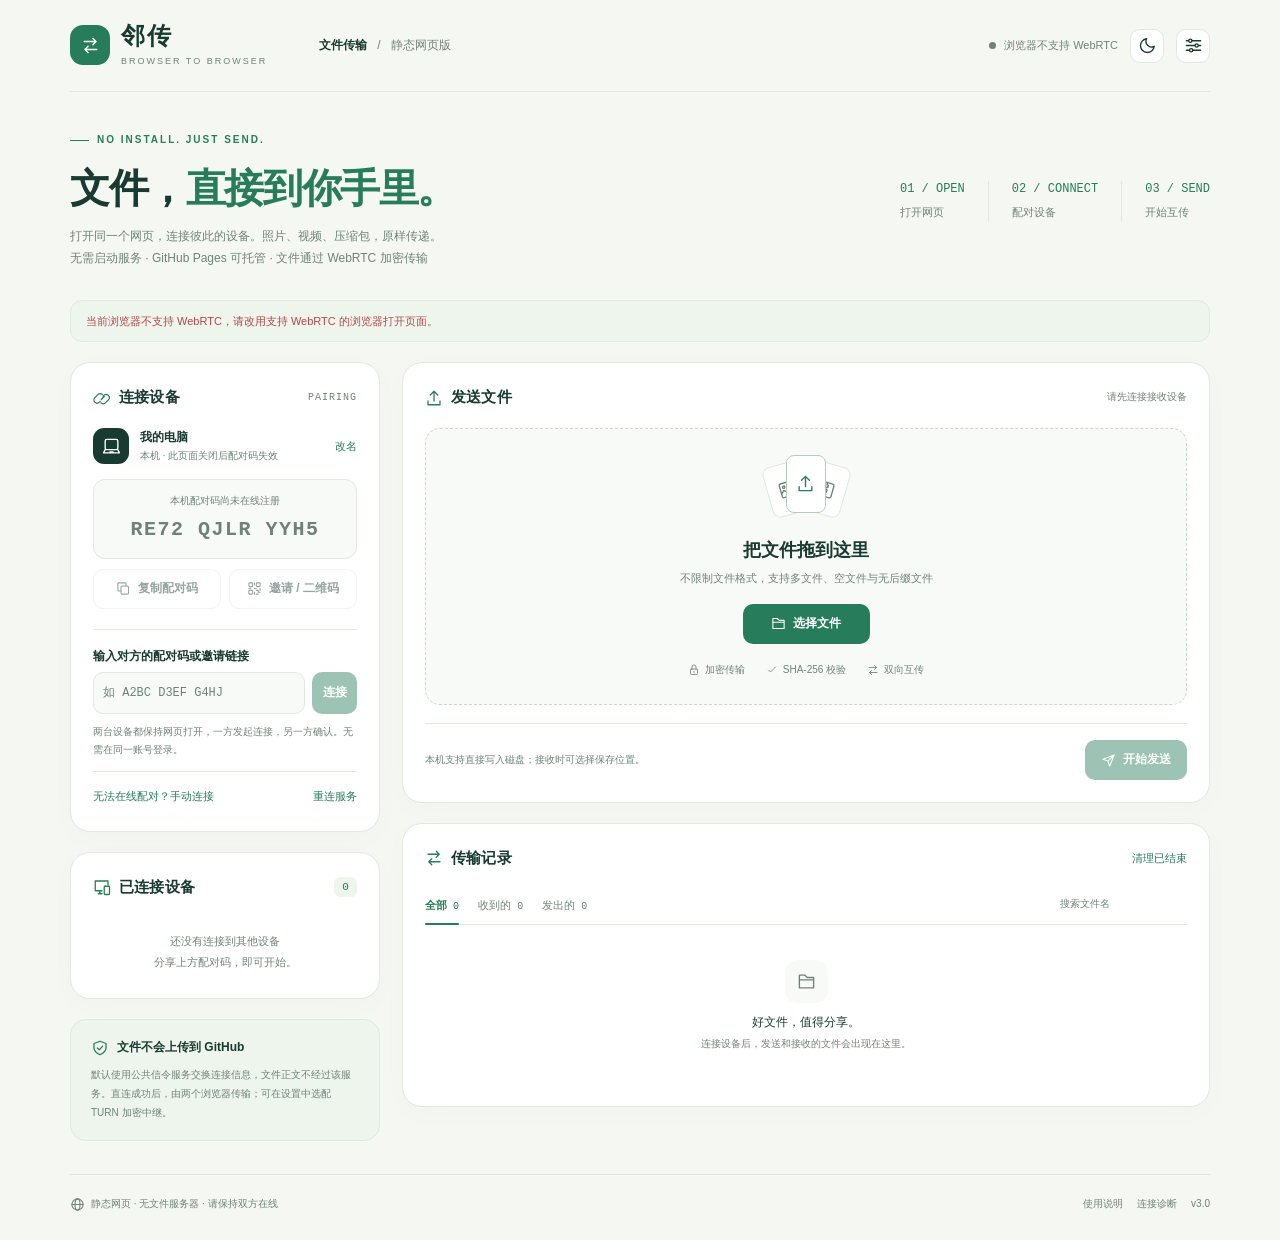
==== docs/index.html @ 2146b35f "feat: 功能开发" ====
<!doctype html>
<!--
THIRD-PARTY NOTICES

QRCode for JavaScript
Copyright (c) 2009 Kazuhiko Arase
Original QR implementation: MIT license (full text retained in index.html).
Source distribution used: qrcode-terminal/vendor/QRCode from the locally installed npm package.
The distribution includes Node adaptation / refactoring; qrcode-terminal is licensed under Apache-2.0.
The application's browser wrapper does not load any remote scripts.

qrcode-terminal Apache-2.0 license follows:


                                 Apache License
                           Version 2.0, January 2004
                        http://www.apache.org/licenses/

   TERMS AND CONDITIONS FOR USE, REPRODUCTION, AND DISTRIBUTION

   1. Definitions.

      "License" shall mean the terms and conditions for use, reproduction,
      and distribution as defined by Sections 1 through 9 of this document.

      "Licensor" shall mean the copyright owner or entity authorized by
      the copyright owner that is granting the License.

      "Legal Entity" shall mean the union of the acting entity and all
      other entities that control, are controlled by, or are under common
      control with that entity. For the purposes of this definition,
      "control" means (i) the power, direct or indirect, to cause the
      direction or management of such entity, whether by contract or
      otherwise, or (ii) ownership of fifty percent (50%) or more of the
      outstanding shares, or (iii) beneficial ownership of such entity.

      "You" (or "Your") shall mean an individual or Legal Entity
      exercising permissions granted by this License.

      "Source" form shall mean the preferred form for making modifications,
      including but not limited to software source code, documentation
      source, and configuration files.

      "Object" form shall mean any form resulting from mechanical
      transformation or translation of a Source form, including but
      not limited to compiled object code, generated documentation,
      and conversions to other media types.

      "Work" shall mean the work of authorship, whether in Source or
      Object form, made available under the License, as indicated by a
      copyright notice that is included in or attached to the work
      (an example is provided in the Appendix below).

      "Derivative Works" shall mean any work, whether in Source or Object
      form, that is based on (or derived from) the Work and for which the
      editorial revisions, annotations, elaborations, or other modifications
      represent, as a whole, an original work of authorship. For the purposes
      of this License, Derivative Works shall not include works that remain
      separable from, or merely link (or bind by name) to the interfaces of,
      the Work and Derivative Works thereof.

      "Contribution" shall mean any work of authorship, including
      the original version of the Work and any modifications or additions
      to that Work or Derivative Works thereof, that is intentionally
      submitted to Licensor for inclusion in the Work by the copyright owner
      or by an individual or Legal Entity authorized to submit on behalf of
      the copyright owner. For the purposes of this definition, "submitted"
      means any form of electronic, verbal, or written communication sent
      to the Licensor or its representatives, including but not limited to
      communication on electronic mailing lists, source code control systems,
      and issue tracking systems that are managed by, or on behalf of, the
      Licensor for the purpose of discussing and improving the Work, but
      excluding communication that is conspicuously marked or otherwise
      designated in writing by the copyright owner as "Not a Contribution."

      "Contributor" shall mean Licensor and any individual or Legal Entity
      on behalf of whom a Contribution has been received by Licensor and
      subsequently incorporated within the Work.

   2. Grant of Copyright License. Subject to the terms and conditions of
      this License, each Contributor hereby grants to You a perpetual,
      worldwide, non-exclusive, no-charge, royalty-free, irrevocable
      copyright license to reproduce, prepare Derivative Works of,
      publicly display, publicly perform, sublicense, and distribute the
      Work and such Derivative Works in Source or Object form.

   3. Grant of Patent License. Subject to the terms and conditions of
      this License, each Contributor hereby grants to You a perpetual,
      worldwide, non-exclusive, no-charge, royalty-free, irrevocable
      (except as stated in this section) patent license to make, have made,
      use, offer to sell, sell, import, and otherwise transfer the Work,
      where such license applies only to those patent claims licensable
      by such Contributor that are necessarily infringed by their
      Contribution(s) alone or by combination of their Contribution(s)
      with the Work to which such Contribution(s) was submitted. If You
      institute patent litigation against any entity (including a
      cross-claim or counterclaim in a lawsuit) alleging that the Work
      or a Contribution incorporated within the Work constitutes direct
      or contributory patent infringement, then any patent licenses
      granted to You under this License for that Work shall terminate
      as of the date such litigation is filed.

   4. Redistribution. You may reproduce and distribute copies of the
      Work or Derivative Works thereof in any medium, with or without
      modifications, and in Source or Object form, provided that You
      meet the following conditions:

      (a) You must give any other recipients of the Work or
          Derivative Works a copy of this License; and

      (b) You must cause any modified files to carry prominent notices
          stating that You changed the files; and

      (c) You must retain, in the Source form of any Derivative Works
          that You distribute, all copyright, patent, trademark, and
          attribution notices from the Source form of the Work,
          excluding those notices that do not pertain to any part of
          the Derivative Works; and

      (d) If the Work includes a "NOTICE" text file as part of its
          distribution, then any Derivative Works that You distribute must
          include a readable copy of the attribution notices contained
          within such NOTICE file, excluding those notices that do not
          pertain to any part of the Derivative Works, in at least one
          of the following places: within a NOTICE text file distributed
          as part of the Derivative Works; within the Source form or
          documentation, if provided along with the Derivative Works; or,
          within a display generated by the Derivative Works, if and
          wherever such third-party notices normally appear. The contents
          of the NOTICE file are for informational purposes only and
          do not modify the License. You may add Your own attribution
          notices within Derivative Works that You distribute, alongside
          or as an addendum to the NOTICE text from the Work, provided
          that such additional attribution notices cannot be construed
          as modifying the License.

      You may add Your own copyright statement to Your modifications and
      may provide additional or different license terms and conditions
      for use, reproduction, or distribution of Your modifications, or
      for any such Derivative Works as a whole, provided Your use,
      reproduction, and distribution of the Work otherwise complies with
      the conditions stated in this License.

   5. Submission of Contributions. Unless You explicitly state otherwise,
      any Contribution intentionally submitted for inclusion in the Work
      by You to the Licensor shall be under the terms and conditions of
      this License, without any additional terms or conditions.
      Notwithstanding the above, nothing herein shall supersede or modify
      the terms of any separate license agreement you may have executed
      with Licensor regarding such Contributions.

   6. Trademarks. This License does not grant permission to use the trade
      names, trademarks, service marks, or product names of the Licensor,
      except as required for reasonable and customary use in describing the
      origin of the Work and reproducing the content of the NOTICE file.

   7. Disclaimer of Warranty. Unless required by applicable law or
      agreed to in writing, Licensor provides the Work (and each
      Contributor provides its Contributions) on an "AS IS" BASIS,
      WITHOUT WARRANTIES OR CONDITIONS OF ANY KIND, either express or
      implied, including, without limitation, any warranties or conditions
      of TITLE, NON-INFRINGEMENT, MERCHANTABILITY, or FITNESS FOR A
      PARTICULAR PURPOSE. You are solely responsible for determining the
      appropriateness of using or redistributing the Work and assume any
      risks associated with Your exercise of permissions under this License.

   8. Limitation of Liability. In no event and under no legal theory,
      whether in tort (including negligence), contract, or otherwise,
      unless required by applicable law (such as deliberate and grossly
      negligent acts) or agreed to in writing, shall any Contributor be
      liable to You for damages, including any direct, indirect, special,
      incidental, or consequential damages of any character arising as a
      result of this License or out of the use or inability to use the
      Work (including but not limited to damages for loss of goodwill,
      work stoppage, computer failure or malfunction, or any and all
      other commercial damages or losses), even if such Contributor
      has been advised of the possibility of such damages.

   9. Accepting Warranty or Additional Liability. While redistributing
      the Work or Derivative Works thereof, You may choose to offer,
      and charge a fee for, acceptance of support, warranty, indemnity,
      or other liability obligations and/or rights consistent with this
      License. However, in accepting such obligations, You may act only
      on Your own behalf and on Your sole responsibility, not on behalf
      of any other Contributor, and only if You agree to indemnify,
      defend, and hold each Contributor harmless for any liability
      incurred by, or claims asserted against, such Contributor by reason
      of your accepting any such warranty or additional liability.

   END OF TERMS AND CONDITIONS

   APPENDIX: How to apply the Apache License to your work.

      To apply the Apache License to your work, attach the following
      boilerplate notice, with the fields enclosed by brackets "[]"
      replaced with your own identifying information. (Don't include
      the brackets!)  The text should be enclosed in the appropriate
      comment syntax for the file format. We also recommend that a
      file or class name and description of purpose be included on the
      same "printed page" as the copyright notice for easier
      identification within third-party archives.

   Copyright [yyyy] [name of copyright owner]

   Licensed under the Apache License, Version 2.0 (the "License");
   you may not use this file except in compliance with the License.
   You may obtain a copy of the License at

       http://www.apache.org/licenses/LICENSE-2.0

   Unless required by applicable law or agreed to in writing, software
   distributed under the License is distributed on an "AS IS" BASIS,
   WITHOUT WARRANTIES OR CONDITIONS OF ANY KIND, either express or implied.
   See the License for the specific language governing permissions and
   limitations under the License.

==============================================================
This product also include the following software:
==============================================================

 QRCode for JavaScript

 Copyright (c) 2009 Kazuhiko Arase

 URL: http://www.d-project.com/

 Licensed under the MIT license:
   http://www.opensource.org/licenses/mit-license.php

 The word "QR Code" is registered trademark of 
 DENSO WAVE INCORPORATED
   http://www.denso-wave.com/qrcode/faqpatent-e.html

Located in ./vendor/QRCode
- project has been modified to work in Node and some refactoring was done for code cleanup

-->
<html lang="zh-CN"><head><meta charset="utf-8"><meta name="viewport" content="width=device-width,initial-scale=1"><meta name="color-scheme" content="light dark"><meta name="referrer" content="no-referrer"><meta name="description" content="邻传：可部署到 GitHub Pages 的单文件网页。通过 WebRTC 在浏览器间互传任意格式文件，无需运行文件服务器。"><title>邻传 · 浏览器点对点文件传输</title><link rel="icon" href="data:image/svg+xml,%3Csvg xmlns='http://www.w3.org/2000/svg' viewBox='0 0 64 64'%3E%3Crect width='64' height='64' rx='18' fill='%23267c5b'/%3E%3Cpath d='M15 23h34l-8-8M49 41H15l8 8' fill='none' stroke='white' stroke-width='4' stroke-linecap='round' stroke-linejoin='round'/%3E%3C/svg%3E"><style>:root{--bg:#f5f7f3;--card:#fff;--alt:#f8faf7;--ink:#193a30;--muted:#708278;--line:#e1e9e1;--accent:#267c5b;--accent-hover:#1d674a;--soft:#edf5ed;--danger:#b44848;--warn:#9c742f;--shadow:0 6px 28px #193a3005;--radius:20px}
:root[data-theme=dark]{--bg:#111c17;--card:#192920;--alt:#1d2f25;--ink:#e1eee5;--muted:#97ad9e;--line:#304739;--accent:#88d0a4;--accent-hover:#a5dfba;--soft:#263f2f;--danger:#f39494;--warn:#dcba78;--shadow:none}
*{box-sizing:border-box}html{scroll-behavior:smooth}body{margin:0;background:var(--bg);color:var(--ink);font:14px/1.65 -apple-system,BlinkMacSystemFont,"Segoe UI","PingFang SC","Microsoft YaHei",sans-serif}button,input,textarea,select{font:inherit}button{cursor:pointer;color:inherit}button:disabled{opacity:.45;cursor:not-allowed}button,a{touch-action:manipulation;-webkit-tap-highlight-color:transparent}button{border:0;background:none}a{color:var(--accent)}:focus-visible{outline:3px solid var(--accent);outline-offset:3px}[hidden]{display:none!important}h1,h2,h3,p{margin:0}button,input,textarea{min-width:0}input,textarea{width:100%;border:1px solid var(--line);background:var(--alt);color:var(--ink);border-radius:10px;padding:10px 12px}textarea{resize:vertical}input::placeholder,textarea::placeholder{color:var(--muted)}label{display:block;font-size:12px;font-weight:600;margin-bottom:6px}.icon{width:19px;height:19px;fill:none;stroke:currentColor;stroke-width:1.7;stroke-linecap:round;stroke-linejoin:round;flex:none}.icon.sm{width:15px;height:15px}.shell{max-width:1220px;margin:auto;padding:0 40px}.topbar{height:92px;display:flex;align-items:center;justify-content:space-between;gap:20px;border-bottom:1px solid var(--line)}.brand{display:flex;align-items:center;gap:11px}.brand-mark{width:40px;height:40px;border-radius:13px;background:var(--accent);color:var(--card);display:grid;place-items:center}.brand-name{font-size:24px;line-height:1.2;font-weight:760;letter-spacing:2px}.brand-sub{font-size:9px;letter-spacing:2px;color:var(--muted);margin-top:4px}.nav-title{font-size:12px;color:var(--muted);margin-right:auto;margin-left:32px}.nav-title b{color:var(--ink);font-weight:600}.top-actions{display:flex;align-items:center;gap:12px}.icon-btn{width:34px;height:34px;display:inline-flex;align-items:center;justify-content:center;border:1px solid var(--line);background:var(--card);border-radius:10px;flex:none}.icon-btn:hover{background:var(--soft)}.status{display:flex;align-items:center;gap:8px;font-size:11px;color:var(--muted)}.dot{width:7px;height:7px;background:var(--muted);border-radius:50%;flex:none}.status.online{color:var(--accent)}.status.online .dot{background:var(--accent);box-shadow:0 0 0 4px var(--soft)}.hero{display:flex;align-items:center;justify-content:space-between;gap:30px;padding:40px 0 30px}.eyebrow{font-size:10px;letter-spacing:2px;color:var(--accent);font-weight:650;display:flex;align-items:center;gap:8px}.eyebrow:before{content:"";width:19px;height:1px;background:var(--accent)}h1{font-size:40px;line-height:1.4;letter-spacing:-1.4px;font-weight:740;margin:11px 0 9px}h1 span{color:var(--accent)}.hero p{font-size:12px;color:var(--muted);line-height:1.9}.hero-steps{display:flex;gap:23px}.hero-step{display:grid;gap:6px;font-size:11px;color:var(--muted);white-space:nowrap}.hero-step+.hero-step{border-left:1px solid var(--line);padding-left:23px}.hero-step b{font:12px/1.4 ui-monospace,SFMono-Regular,Consolas,monospace;color:var(--accent)}.workspace{display:grid;grid-template-columns:310px minmax(0,1fr);gap:22px;align-items:start}.column{display:flex;flex-direction:column;gap:20px;min-width:0}.card{background:var(--card);border:1px solid var(--line);border-radius:var(--radius);box-shadow:var(--shadow);padding:22px}.heading{display:flex;align-items:center;justify-content:space-between;gap:10px}.heading-title{display:flex;align-items:center;gap:8px}.heading-title>.icon{color:var(--accent);width:18px;height:18px}h2{font-size:15px;font-weight:650;letter-spacing:.2px}h3{font-size:14px;font-weight:650}.kicker{font:10px/1.5 ui-monospace,SFMono-Regular,Consolas,monospace;color:var(--muted);letter-spacing:1px}.tiny{font-size:10px;color:var(--muted)}.muted{color:var(--muted);font-size:12px}.pair-self{display:flex;align-items:center;gap:11px;padding:18px 0 15px}.avatar{width:36px;height:36px;border-radius:11px;display:grid;place-items:center;background:var(--soft);color:var(--accent);flex:none}.avatar.me{background:var(--ink);color:var(--card)}.name{font-size:12px;font-weight:650;white-space:nowrap;overflow:hidden;text-overflow:ellipsis}.grow{flex:1;min-width:0}.code-box{position:relative;background:var(--alt);border:1px solid var(--line);border-radius:12px;padding:13px 10px;text-align:center}.code-box .tiny{font-size:10px;margin-bottom:5px}.pair-code{font:600 20px/1.5 ui-monospace,SFMono-Regular,Consolas,monospace;letter-spacing:1.5px;user-select:all}.code-box.offline .pair-code{color:var(--muted)}.share-actions{display:grid;grid-template-columns:1fr 1fr;gap:8px;margin-top:10px}.btn{display:inline-flex;align-items:center;justify-content:center;gap:7px;font-size:12px;font-weight:600;border-radius:10px;min-height:38px;padding:9px 15px;background:var(--accent);color:var(--card);border:1px solid transparent;white-space:nowrap}.btn:hover:not(:disabled){background:var(--accent-hover)}.btn.secondary{background:var(--card);color:var(--ink);border-color:var(--line)}.btn.secondary:hover:not(:disabled){background:var(--soft)}.btn.ghost{background:var(--soft);color:var(--accent)}.btn.danger{background:transparent;color:var(--danger);border-color:var(--line)}.btn.small{font-size:11px;min-height:31px;padding:6px 10px}.divider{height:1px;background:var(--line);margin:20px 0 17px}.input-row{display:flex;gap:7px}.input-row input{font:12px/1.5 ui-monospace,SFMono-Regular,Consolas,monospace;padding:11px 9px}.input-row .btn{padding:9px 12px}.pair-hint{font-size:10px;color:var(--muted);margin:9px 0;line-height:1.8}.text-btn{color:var(--accent);font-size:11px;padding:3px 0;text-decoration:none}.text-btn:hover{text-decoration:underline}.text-btn.danger{color:var(--danger)}.manual-link{display:flex;align-items:center;justify-content:space-between;margin-top:12px;border-top:1px solid var(--line);padding-top:12px}.count{font:11px/1.5 ui-monospace,SFMono-Regular,Consolas,monospace;background:var(--soft);color:var(--accent);border-radius:6px;min-width:23px;text-align:center;padding:2px 6px}.device-list{margin-top:13px}.device{display:flex;align-items:center;gap:9px;padding:11px 8px;border-radius:12px;border:1px solid var(--line);margin-top:8px}.device.selected{background:var(--soft);border-color:var(--accent)}.device-select{display:flex;align-items:center;gap:9px;text-align:left;padding:0;flex:1;min-width:0}.device .icon-btn{width:27px;height:27px;border-radius:8px;background:transparent}.device .avatar{width:32px;height:32px}.device-info{font-size:10px;color:var(--muted);line-height:1.8}.device-info .verify{font-family:ui-monospace,SFMono-Regular,Consolas,monospace}.request{padding:12px;background:var(--soft);border:1px solid var(--line);border-radius:12px;margin-top:10px}.request p{font-size:11px;color:var(--muted);margin:5px 0 9px}.request .actions{display:flex;gap:6px}.empty-devices{font-size:11px;color:var(--muted);text-align:center;padding:19px 0 3px;line-height:1.9}.privacy-card{padding:18px 20px;background:var(--soft);border:1px solid var(--line);border-radius:16px}.privacy-card .heading-title{font-size:12px;font-weight:600}.privacy-card p{font-size:10px;color:var(--muted);line-height:1.9;margin-top:7px}.recipient{font-size:10px;color:var(--muted);max-width:50%;overflow:hidden;text-overflow:ellipsis;white-space:nowrap}.dropzone{display:flex;flex-direction:column;align-items:center;justify-content:center;border:1.5px dashed #c9d9ca;background:var(--alt);border-radius:15px;margin-top:18px;min-height:257px;padding:26px 12px;text-align:center;transition:background .15s,border-color .15s}.dropzone.dragging{background:var(--soft);border-color:var(--accent)}.file-art{width:83px;height:66px;position:relative;margin:0 auto 15px}.paper{position:absolute;display:grid;place-items:center;width:40px;height:52px;border:1px solid var(--line);background:var(--card);border-radius:8px;top:8px;color:var(--muted)}.paper.left{left:2px;transform:rotate(-16deg)}.paper.right{right:2px;transform:rotate(16deg)}.paper.center{left:21px;top:0;height:58px;z-index:1;color:var(--accent);border-color:#b5ccb9}.dropzone h3{font-size:18px;margin-bottom:3px}.dropzone p{font-size:11px;color:var(--muted)}.dropzone>.btn{margin-top:17px;min-width:127px}.drop-hints{display:flex;justify-content:center;gap:21px;font-size:10px;color:var(--muted);margin-top:18px}.drop-hints span{display:flex;align-items:center;gap:5px}.drop-hints .icon{width:12px;height:12px}.queue{margin-top:17px}.queue .heading{margin-bottom:9px}.queue-list{max-height:246px;overflow:auto}.queue-file{display:flex;align-items:center;gap:9px;padding:8px 0;border-bottom:1px solid var(--line)}.file-icon{width:32px;height:38px;background:var(--soft);color:var(--accent);border-radius:7px;display:grid;place-items:center;flex:none}.filename{font-size:12px;font-weight:600;overflow:hidden;white-space:nowrap;text-overflow:ellipsis}.file-meta{font-size:10px;color:var(--muted);line-height:1.85;overflow-wrap:anywhere}.send-footer{display:flex;justify-content:space-between;align-items:center;gap:12px;border-top:1px solid var(--line);margin-top:18px;padding-top:16px}.send-footer p{font-size:10px;color:var(--muted);max-width:64%}.tabbar{display:flex;align-items:center;justify-content:space-between;gap:12px;border-bottom:1px solid var(--line);margin-top:15px}.tabs{display:flex;gap:19px}.tab{position:relative;padding:10px 0;font-size:11px;color:var(--muted)}.tab.active{color:var(--accent);font-weight:650}.tab.active:after{position:absolute;content:"";height:2px;background:var(--accent);bottom:-1px;left:0;right:0;border-radius:2px}.tab span{font:10px/1.5 ui-monospace,SFMono-Regular,Consolas,monospace;margin-left:3px}.search{max-width:132px;font-size:10px;border:0;background:transparent;padding:5px}.transfer-list{max-height:600px;overflow:auto}.empty-state{padding:35px 16px 32px;text-align:center}.empty-art{width:43px;height:43px;border-radius:13px;background:var(--alt);color:var(--muted);display:grid;place-items:center;margin:auto auto 10px}.empty-state h3{font-size:12px;font-weight:500;margin-bottom:3px}.empty-state p{font-size:10px;color:var(--muted)}.transfer{display:flex;align-items:flex-start;gap:11px;padding:16px 0;border-bottom:1px solid var(--line)}.transfer:last-child{border-bottom:0}.transfer-main{min-width:0;flex:1}.transfer .file-icon{margin-top:2px}.transfer-head{display:flex;justify-content:space-between;gap:8px}.state-label{font-size:10px;color:var(--accent);flex:none;text-align:right}.state-label.error{color:var(--danger)}.progress-track{height:4px;border-radius:4px;background:var(--line);overflow:hidden;margin-top:9px}.progress-fill{height:100%;background:var(--accent);transition:width .15s}.transfer-actions{display:flex;flex-wrap:wrap;align-items:center;gap:7px;margin-top:9px}.checksum{font:9px/1.7 ui-monospace,SFMono-Regular,Consolas,monospace;color:var(--muted);overflow-wrap:anywhere;margin-top:5px}.banner{background:var(--soft);border:1px solid var(--line);padding:11px 15px;border-radius:12px;font-size:11px;color:var(--muted);margin-bottom:20px}.banner strong{color:var(--ink)}.banner.error{color:var(--danger)}.footer{display:flex;align-items:center;justify-content:space-between;gap:20px;border-top:1px solid var(--line);margin-top:33px;padding:21px 0 28px;font-size:10px;color:var(--muted)}.footer-left{display:flex;align-items:center;gap:6px}.footer-right{display:flex;align-items:center;gap:14px}.footer-right button{font-size:10px;color:var(--muted);padding:0}.toasts{position:fixed;bottom:25px;left:50%;transform:translateX(-50%);z-index:100;max-width:calc(100vw - 30px);width:max-content;pointer-events:none;display:grid;gap:8px}.toast{background:var(--ink);color:var(--card);box-shadow:0 5px 25px #0002;padding:11px 17px;border-radius:11px;font-size:12px;max-width:580px;overflow-wrap:anywhere}.toast.error{background:var(--danger);color:#fff}dialog{width:min(560px,calc(100vw - 28px));border:1px solid var(--line);border-radius:20px;padding:25px;background:var(--card);color:var(--ink);box-shadow:0 20px 100px #0003;max-height:88vh;overflow:auto}dialog::backdrop{background:#11251c66;backdrop-filter:blur(3px)}.modal-heading{display:flex;align-items:center;justify-content:space-between;gap:15px;margin-bottom:16px}.modal-heading h2{font-size:18px}.modal-copy{font-size:12px;line-height:1.9;color:var(--muted);margin:0 0 17px}.field{margin:16px 0}.field .tiny{margin-top:6px;line-height:1.85}.modal-actions{display:flex;justify-content:flex-end;gap:9px;margin-top:18px}.check-label{display:flex;align-items:flex-start;gap:8px;color:var(--muted);font-size:11px;font-weight:400}.check-label input{width:15px;min-width:15px;height:15px;accent-color:var(--accent);margin-top:3px}.mono{font-family:ui-monospace,SFMono-Regular,Consolas,monospace}.manual-section{border:1px solid var(--line);border-radius:12px;padding:14px;margin-top:13px}.manual-section h3{font-size:12px;margin-bottom:7px}.manual-section p{font-size:11px;color:var(--muted);line-height:1.9;margin-bottom:11px}.manual-section textarea{font:10px/1.6 ui-monospace,SFMono-Regular,Consolas,monospace;margin-bottom:8px;min-height:80px}.manual-section .btn{white-space:normal}.manual-state{font-size:11px;color:var(--accent);margin-top:12px;overflow-wrap:anywhere}.qr-wrap{display:grid;place-items:center;padding:7px}.qr-wrap canvas{width:236px;max-width:100%;height:auto;border-radius:12px}.share-code{text-align:center;font:600 19px/1.5 ui-monospace,SFMono-Regular,Consolas,monospace;margin:12px 0;color:var(--accent);letter-spacing:2px}.share-url{font-size:11px}.help-item{margin:15px 0}.help-item h3{font-size:13px;margin-bottom:5px}.help-item p{font-size:12px;line-height:1.85;color:var(--muted)}.log{white-space:pre-wrap;word-break:break-word;background:var(--alt);padding:12px;border-radius:12px;max-height:290px;overflow:auto;font:10px/1.9 ui-monospace,SFMono-Regular,Consolas,monospace}.cap{display:inline-flex;align-items:center;gap:5px;font-size:10px;color:var(--accent);background:var(--soft);padding:3px 8px;border-radius:6px}
@media(max-width:960px){.shell{padding:0 24px}.workspace{grid-template-columns:285px minmax(0,1fr);gap:18px}.card{padding:19px}.hero-steps{gap:14px}.hero-step+.hero-step{padding-left:14px}h1{font-size:34px}.nav-title{display:none}.pair-code{font-size:18px}}
@media(max-width:720px){.shell{padding:0 18px}.topbar{height:75px}.brand-name{font-size:22px}.brand-mark{height:36px;width:36px}.brand-sub{font-size:8px}.top-actions{gap:8px}.status{font-size:10px;gap:6px}.top-actions>.icon-btn{height:30px;width:30px}.hero{padding:29px 0 23px;display:block}.hero-steps{display:none}h1{font-size:31px;letter-spacing:-.8px;margin:9px 0 8px}.hero p{font-size:11px}.eyebrow{font-size:9px}.workspace{grid-template-columns:1fr;gap:18px}.column{gap:18px}.privacy-card{display:none}.card{padding:19px;border-radius:17px}.pair-self{padding-top:14px}.pair-card .pair-code{font-size:23px;letter-spacing:3px}.share-actions{margin-top:9px}.divider{margin:17px 0 14px}.pair-card .share-actions .btn{min-height:36px}.pair-card .pair-hint{margin-bottom:0}.dropzone{min-height:243px}.device-card{padding-top:17px;padding-bottom:17px}.empty-devices{padding:11px 0 0}.device-list{margin-top:9px}.footer{align-items:flex-start;font-size:9px;margin-top:24px;padding:18px 0 25px;gap:10px}.footer-left{align-items:flex-start}.footer-right{gap:10px;flex:none}.send-footer p{max-width:58%;font-size:9px}.tabbar{gap:7px}.tabs{gap:14px}.search{max-width:101px}.drop-hints{gap:15px;font-size:9px}.transfer-head{align-items:flex-start}.state-label{max-width:100px;font-size:9px}.transfer-actions .btn{font-size:10px}.transfer-list{max-height:none}dialog{padding:20px}.modal-heading h2{font-size:17px}.brand-sub{letter-spacing:1.5px}}
@media(prefers-reduced-motion:reduce){html{scroll-behavior:auto}*,*:before,*:after{transition:none!important}}
</style></head><body>
<svg xmlns="http://www.w3.org/2000/svg" style="display:none" aria-hidden="true"><defs>
<symbol id="i-transfer" viewBox="0 0 24 24"><path d="M4 7h15m-4-4 4 4-4 4M20 17H5m4-4-4 4 4 4"/></symbol>
<symbol id="i-link" viewBox="0 0 24 24"><path d="m10 13 4-4M8.5 15.5l-1 1a4.24 4.24 0 0 1-6-6l4-4a4.24 4.24 0 0 1 6 0m1 2 1-1a4.24 4.24 0 0 1 6 6l-4 4a4.24 4.24 0 0 1-6 0" transform="translate(1 1)"/></symbol>
<symbol id="i-copy" viewBox="0 0 24 24"><rect x="8" y="8" width="12" height="13" rx="2"/><path d="M16 8V4a1 1 0 0 0-1-1H4a1 1 0 0 0-1 1v11a1 1 0 0 0 1 1h4"/></symbol>
<symbol id="i-qr" viewBox="0 0 24 24"><rect x="3" y="3" width="6" height="6" rx="1"/><rect x="15" y="3" width="6" height="6" rx="1"/><rect x="3" y="15" width="6" height="6" rx="1"/><path d="M15 15h3v3h3m-6 3h3m3-9v3M3 12h3m6-9v3m0 6h3m-3 6v3"/></symbol>
<symbol id="i-laptop" viewBox="0 0 24 24"><rect x="4" y="3" width="16" height="13" rx="2"/><path d="m4 16-2 4h20l-2-4M10 19h4"/></symbol>
<symbol id="i-phone" viewBox="0 0 24 24"><rect x="6" y="2" width="12" height="20" rx="3"/><path d="M10 5h4m-3 14h2"/></symbol>
<symbol id="i-devices" viewBox="0 0 24 24"><path d="M12 17H3V4h17v5M7 21h5m-3-4v4"/><rect x="15" y="11" width="7" height="11" rx="1"/></symbol>
<symbol id="i-shield" viewBox="0 0 24 24"><path d="M12 3 4 6v6c0 5 8 9 8 9s8-4 8-9V6Z"/><path d="m8.5 12 2.5 2.5 4.5-5"/></symbol>
<symbol id="i-file" viewBox="0 0 24 24"><path d="M14 2H5a1 1 0 0 0-1 1v18a1 1 0 0 0 1 1h14a1 1 0 0 0 1-1V8Zm0 0v6h6M8 13h8m-8 4h5"/></symbol>
<symbol id="i-image" viewBox="0 0 24 24"><rect x="3" y="3" width="18" height="18" rx="2"/><circle cx="8" cy="8" r="1.5"/><path d="m21 16-5-5-8 10M3 16l4-4 4 4"/></symbol>
<symbol id="i-archive" viewBox="0 0 24 24"><rect x="4" y="3" width="16" height="18" rx="2"/><path d="M11 3v3h2v3h-2v3h2v3h-2v3h2"/></symbol>
<symbol id="i-upload" viewBox="0 0 24 24"><path d="M12 16V3m-5 5 5-5 5 5M4 16v5h16v-5"/></symbol>
<symbol id="i-download" viewBox="0 0 24 24"><path d="M12 3v13m-5-5 5 5 5-5M4 16v5h16v-5"/></symbol>
<symbol id="i-send" viewBox="0 0 24 24"><path d="m3 10 18-7-7 18-3-8-8-3Zm8 3L21 3"/></symbol>
<symbol id="i-folder" viewBox="0 0 24 24"><path d="M3 7V4h7l3 3h8v13H3Zm0 3h18"/></symbol>
<symbol id="i-close" viewBox="0 0 24 24"><path d="m6 6 12 12M6 18 18 6"/></symbol>
<symbol id="i-check" viewBox="0 0 24 24"><path d="m5 12 4 4L19 6"/></symbol>
<symbol id="i-moon" viewBox="0 0 24 24"><path d="M20.5 13A8.7 8.7 0 1 1 11 3.5 7 7 0 0 0 20.5 13Z"/></symbol>
<symbol id="i-settings" viewBox="0 0 24 24"><path d="M3 6h18M3 12h18M3 18h18"/><circle cx="8" cy="6" r="2" fill="var(--card)"/><circle cx="16" cy="12" r="2" fill="var(--card)"/><circle cx="9" cy="18" r="2" fill="var(--card)"/></symbol>
<symbol id="i-refresh" viewBox="0 0 24 24"><path d="M20 7a9 9 0 1 0 1 9M20 3v5h-5"/></symbol>
<symbol id="i-pause" viewBox="0 0 24 24"><path d="M8 5v14M16 5v14"/></symbol>
<symbol id="i-play" viewBox="0 0 24 24"><path d="m8 4 12 8-12 8Z"/></symbol>
<symbol id="i-lock" viewBox="0 0 24 24"><rect x="5" y="10" width="14" height="11" rx="2"/><path d="M8 10V6a4 4 0 0 1 8 0v4m-4 5v2"/></symbol>
<symbol id="i-globe" viewBox="0 0 24 24"><circle cx="12" cy="12" r="9"/><ellipse cx="12" cy="12" rx="4" ry="9"/><path d="M3 12h18"/></symbol>
</defs></svg>
<div class="shell">
<header class="topbar"><div class="brand"><div class="brand-mark"><svg class="icon" aria-hidden="true"><use href="#i-transfer"/></svg></div><div><div class="brand-name">邻传</div><div class="brand-sub">BROWSER TO BROWSER</div></div></div><div class="nav-title"><b>文件传输</b> &nbsp; / &nbsp; 静态网页版</div><div class="top-actions"><div class="status" id="signalStatus" role="status"><span class="dot"></span><span id="signalText">正在连接配对服务</span></div><button class="icon-btn" id="themeBtn" aria-label="切换深浅色" title="切换深浅色"><svg class="icon"><use href="#i-moon"/></svg></button><button class="icon-btn" id="settingsBtn" aria-label="设置" title="设置"><svg class="icon"><use href="#i-settings"/></svg></button></div></header>
<section class="hero"><div><div class="eyebrow">NO INSTALL. JUST SEND.</div><h1>文件，<span>直接到你手里。</span></h1><p>打开同一个网页，连接彼此的设备。照片、视频、压缩包，原样传递。<br>无需启动服务 · GitHub Pages 可托管 · 文件通过 WebRTC 加密传输</p></div><div class="hero-steps"><div class="hero-step"><b>01 / OPEN</b><span>打开网页</span></div><div class="hero-step"><b>02 / CONNECT</b><span>配对设备</span></div><div class="hero-step"><b>03 / SEND</b><span>开始互传</span></div></div></section>
<div class="banner" id="connectionBanner" hidden></div>
<main class="workspace">
<aside class="column">
<section class="card pair-card"><div class="heading"><div class="heading-title"><svg class="icon"><use href="#i-link"/></svg><h2>连接设备</h2></div><span class="kicker">PAIRING</span></div>
<div class="pair-self"><span class="avatar me" id="myAvatar"><svg class="icon"><use href="#i-laptop"/></svg></span><div class="grow"><div class="name" id="myName">我的设备</div><div class="tiny">本机 · 此页面关闭后配对码失效</div></div><button class="text-btn" id="renameBtn">改名</button></div>
<div class="code-box offline" id="codeBox"><div class="tiny" id="codeLabel">正在注册本机配对码</div><div class="pair-code" id="myCode">---- ---- ----</div></div>
<div class="share-actions"><button class="btn secondary" id="copyCodeBtn" disabled><svg class="icon sm"><use href="#i-copy"/></svg>复制配对码</button><button class="btn secondary" id="shareBtn" disabled><svg class="icon sm"><use href="#i-qr"/></svg>邀请 / 二维码</button></div>
<div class="divider"></div><form id="connectForm"><label for="remoteCode">输入对方的配对码或邀请链接</label><div class="input-row"><input id="remoteCode" autocomplete="off" autocapitalize="characters" spellcheck="false" placeholder="如 A2BC D3EF G4HJ" maxlength="2048" aria-describedby="pairHint"><button class="btn" id="connectBtn" type="submit" disabled>连接</button></div></form><p class="pair-hint" id="pairHint">两台设备都保持网页打开，一方发起连接，另一方确认。无需在同一账号登录。</p>
<div id="pairRequests" aria-live="polite"></div><div class="manual-link"><button class="text-btn" id="manualBtn">无法在线配对？手动连接</button><button class="text-btn" id="retrySignalBtn" hidden>重连服务</button></div></section>
<section class="card device-card"><div class="heading"><div class="heading-title"><svg class="icon"><use href="#i-devices"/></svg><h2>已连接设备</h2></div><span class="count" id="deviceCount">0</span></div><div class="device-list" id="deviceList"></div><div class="empty-devices" id="deviceEmpty">还没有连接到其他设备<br>分享上方配对码，即可开始。</div></section>
<section class="privacy-card"><div class="heading-title"><svg class="icon"><use href="#i-shield"/></svg>文件不会上传到 GitHub</div><p>默认使用公共信令服务交换连接信息，文件正文不经过该服务。直连成功后，由两个浏览器传输；可在设置中选配 TURN 加密中继。</p></section>
</aside>
<div class="column">
<section class="card"><div class="heading"><div class="heading-title"><svg class="icon"><use href="#i-upload"/></svg><h2>发送文件</h2></div><span class="recipient" id="recipientLabel">请先连接接收设备</span></div>
<div class="dropzone" id="dropzone"><div class="file-art" aria-hidden="true"><span class="paper left"><svg class="icon"><use href="#i-image"/></svg></span><span class="paper right"><svg class="icon"><use href="#i-archive"/></svg></span><span class="paper center"><svg class="icon"><use href="#i-upload"/></svg></span></div><h3>把文件拖到这里</h3><p>不限制文件格式，支持多文件、空文件与无后缀文件</p><button class="btn" id="chooseBtn"><svg class="icon sm"><use href="#i-folder"/></svg>选择文件</button><input type="file" id="fileInput" multiple hidden><div class="drop-hints"><span><svg class="icon"><use href="#i-lock"/></svg>加密传输</span><span><svg class="icon"><use href="#i-check"/></svg>SHA-256 校验</span><span><svg class="icon"><use href="#i-transfer"/></svg>双向互传</span></div></div>
<div class="queue" id="queuePanel" hidden><div class="heading"><span class="tiny" id="queueSummary"></span><button class="text-btn" id="clearQueueBtn">清空待发送</button></div><div class="queue-list" id="queueList"></div></div>
<div class="send-footer"><p id="saveCapability">传输时请保持两端页面打开。文件夹请先压缩。</p><button class="btn" id="sendBtn" disabled><svg class="icon sm"><use href="#i-send"/></svg><span id="sendBtnText">开始发送</span></button></div></section>
<section class="card" id="historyCard"><div class="heading"><div class="heading-title"><svg class="icon"><use href="#i-transfer"/></svg><h2>传输记录</h2></div><button class="text-btn" id="clearHistoryBtn">清理已结束</button></div><div class="tabbar"><div class="tabs" role="tablist" aria-label="传输记录分类"><button class="tab active" id="allTab" role="tab" aria-selected="true" data-tab="all">全部 <span id="allCount">0</span></button><button class="tab" id="inTab" role="tab" aria-selected="false" data-tab="in">收到的 <span id="inCount">0</span></button><button class="tab" id="outTab" role="tab" aria-selected="false" data-tab="out">发出的 <span id="outCount">0</span></button></div><input class="search" id="searchInput" type="search" placeholder="搜索文件名" aria-label="搜索文件名"></div><div class="transfer-list" id="transferList" role="tabpanel"></div></section>
</div>
</main><footer class="footer"><div class="footer-left"><svg class="icon sm"><use href="#i-globe"/></svg><span>静态网页 · 无文件服务器 · 请保持双方在线</span></div><div class="footer-right"><button id="helpBtn">使用说明</button><button id="diagnosticsBtn">连接诊断</button><span>v3.0</span></div></footer>
</div>
<dialog id="shareDialog"><div class="modal-heading"><h2>让另一台设备加入</h2><button class="icon-btn" data-close="shareDialog" aria-label="关闭"><svg class="icon"><use href="#i-close"/></svg></button></div><p class="modal-copy">用系统相机扫描二维码，或分享下方链接。对方发起连接后，请在本机确认。</p><div class="qr-wrap"><canvas id="qrCanvas" aria-label="本机邀请链接二维码" role="img"></canvas></div><div class="share-code" id="shareCode"></div><label for="shareUrl">邀请链接</label><input id="shareUrl" class="share-url" readonly><div class="modal-actions"><button class="btn secondary" id="nativeShareBtn" hidden>系统分享</button><button class="btn" id="copyLinkBtn"><svg class="icon sm"><use href="#i-copy"/></svg>复制邀请链接</button></div></dialog>
<dialog id="manualDialog"><div class="modal-heading"><h2>手动连接</h2><button class="icon-btn" data-close="manualDialog" aria-label="关闭"><svg class="icon"><use href="#i-close"/></svg></button></div><p class="modal-copy">不经过在线配对服务。A 生成连接信息交给 B，B 生成回复交还 A。双方必须保持本页打开，且网络允许 WebRTC 通信。</p><label class="check-label"><input type="checkbox" id="manualLocal" checked><span>仅使用局域网候选地址，不访问 STUN / TURN。跨网络时可取消勾选，使用设置中的 ICE 服务。</span></label><section class="manual-section"><h3>① 发起方 A</h3><p>点击生成后，将下方输出完整复制给另一台设备。</p><button class="btn secondary" id="createOfferBtn">生成连接信息</button></section><section class="manual-section"><h3>② 粘贴对方的信息</h3><label for="manualInput" class="tiny">B 粘贴 A 的连接信息；A 粘贴 B 的回复。</label><textarea id="manualInput" spellcheck="false" placeholder="LC3.…"></textarea><button class="btn" id="applyManualBtn">读取信息 / 生成回复</button></section><section class="manual-section"><h3>③ 本机输出</h3><textarea id="manualOutput" readonly spellcheck="false" aria-label="本机连接信息输出" placeholder="生成的连接信息或回复会出现在这里"></textarea><button class="btn secondary small" id="copyManualBtn" disabled>复制本机输出</button><button class="text-btn danger" id="cancelManualBtn" style="margin-left:12px">取消本次手动连接</button></section><p class="manual-state" id="manualState" role="status">提示：连接信息含网络候选地址，请只交给可信的接收方。</p></dialog>
<dialog id="settingsDialog"><div class="modal-heading"><h2>设置</h2><button class="icon-btn" data-close="settingsDialog" aria-label="关闭"><svg class="icon"><use href="#i-close"/></svg></button></div><form id="settingsForm"><div class="field"><label for="deviceNameInput">设备名称</label><input id="deviceNameInput" maxlength="40" required><p class="tiny">名称由设备自行填写，不是经过认证的身份。</p></div><div class="field"><label for="signalUrlInput">信令 WebSocket 地址</label><input id="signalUrlInput" type="url" spellcheck="false" required><p class="tiny">默认使用公共 PeerServer；无需你部署后端。可填写兼容 PeerServer 协议的地址，HTTPS 页面只接受 wss://。</p></div><div class="field"><label for="signalKeyInput">PeerServer key</label><input id="signalKeyInput" spellcheck="false" maxlength="100"></div><div class="field"><label for="iceInput">ICE 服务（JSON，可选 STUN / TURN）</label><textarea id="iceInput" class="mono" rows="5" spellcheck="false"></textarea><p class="tiny">默认只有 STUN，不保证穿透所有网络。填写 [] 可停用。TURN 凭据仅保存在当前浏览器，不要将私人凭据写入公开仓库。</p></div><label class="check-label"><input id="manualOnlyInput" type="checkbox"><span>停用在线配对，仅使用手动连接</span></label><p class="tiny" style="margin-top:12px">设置保存在此浏览器。网络设置仅影响新建连接；已有文件传输不因重连信令而主动中断。</p><div class="modal-actions"><button class="btn secondary" id="resetSettingsBtn" type="button">恢复默认网络设置</button><button class="btn" type="submit">保存设置</button></div></form></dialog>
<dialog id="helpDialog"><div class="modal-heading"><h2>使用说明</h2><button class="icon-btn" data-close="helpDialog" aria-label="关闭"><svg class="icon"><use href="#i-close"/></svg></button></div><div class="help-item"><h3>怎样在 GitHub Pages 使用？</h3><p>将此 index.html 上传到仓库的 Pages 发布目录，在仓库 Settings → Pages 中选择发布分支。打开发布后的 HTTPS 地址即可使用，不要运行旧版 server.js。</p></div><div class="help-item"><h3>怎样互传？</h3><p>两端打开网页，一方输入对方的配对码或打开邀请链接，另一方确认连接。选择已连接设备与文件，点击发送。对方确认接收后开始传输。双方都可以发文件。</p></div><div class="help-item"><h3>大文件怎么保存？</h3><p>支持“选择位置接收”的浏览器可边接收边写入磁盘，不设应用层文件大小上限，仍受磁盘、浏览器及网络条件限制。其他浏览器采用内存接收，本页文件数据总预算 256 MiB，实际内存占用更高且可能更早耗尽，收到后须点击下载。超出预算请分卷压缩，或换用支持直接保存的浏览器。</p></div><div class="help-item"><h3>离线与隐私</h3><p>自动配对需要能访问公共信令服务，它会获知配对 ID、连接协商信息和连接 IP，但文件正文通过加密数据通道传输，不上传到 GitHub。网页加载后可通过手动交换连接信息，在允许设备互访的局域网内尝试不依赖外部服务的直连。手动模式不是绕过防火墙。</p></div><div class="help-item"><h3>为什么连接失败？</h3><p>先确认双方没有关闭网页、配对码填写正确。信令不可达时尝试手动连接。连接协商失败时，检查访客 Wi-Fi / AP 隔离、VPN 和防火墙；跨网络可能需要可用的 TURN 服务。手机请保持浏览器前台且屏幕亮着。</p></div><div class="help-item"><h3>边界与安全</h3><p>不会自动扫描整个局域网。文件夹先压缩，不限制文件后缀但浏览器或安全软件仍可能阻止某些下载。不打开或执行收到的文件；不要接受陌生连接。重要文件可通过另一个可信渠道核对双方显示的连接校验码。刷新、关闭页面或断线后不支持续传；需重新发送。未点击下载的内存文件会在关闭页面后丢失。</p></div></dialog>
<dialog id="diagnosticsDialog"><div class="modal-heading"><h2>连接诊断</h2><button class="icon-btn" data-close="diagnosticsDialog" aria-label="关闭"><svg class="icon"><use href="#i-close"/></svg></button></div><p class="modal-copy" id="diagnosticInfo"></p><pre class="log" id="diagnosticLog"></pre><div class="modal-actions"><button class="btn secondary" id="diagnosticRetry">重连配对服务</button><button class="btn" id="diagnosticManual">使用手动连接</button></div></dialog>
<div class="toasts" id="toastStack" role="status" aria-live="polite"></div>
<noscript><div style="padding:24px;text-align:center">本工具需要启用 JavaScript 才能传输文件。</div></noscript>
<script>
/* QRCode for JavaScript — Copyright (c) 2009 Kazuhiko Arase, MIT.
Browser wrapper for the QRCode implementation bundled in qrcode-terminal.
Permission is hereby granted, free of charge, to any person obtaining a copy
of this software and associated documentation files (the "Software"), to deal
in the Software without restriction, including without limitation the rights
to use, copy, modify, merge, publish, distribute, sublicense, and/or sell copies
of the Software, and to permit persons to whom the Software is furnished to do
so, subject to the following conditions: The above copyright notice and this
permission notice shall be included in all copies or substantial portions of
the Software. THE SOFTWARE IS PROVIDED "AS IS", WITHOUT WARRANTY OF ANY KIND,
EXPRESS OR IMPLIED, INCLUDING BUT NOT LIMITED TO THE WARRANTIES OF
MERCHANTABILITY, FITNESS FOR A PARTICULAR PURPOSE AND NONINFRINGEMENT. IN NO
EVENT SHALL THE AUTHORS OR COPYRIGHT HOLDERS BE LIABLE FOR ANY CLAIM, DAMAGES
OR OTHER LIABILITY, WHETHER IN AN ACTION OF CONTRACT, TORT OR OTHERWISE,
ARISING FROM, OUT OF OR IN CONNECTION WITH THE SOFTWARE OR THE USE OR OTHER
DEALINGS IN THE SOFTWARE.
*/
(()=>{const modules={
'QR8bitByte':function(module,exports,require){
var QRMode = require('./QRMode');

function QR8bitByte(data) {
	this.mode = QRMode.MODE_8BIT_BYTE;
	this.data = data;
}

QR8bitByte.prototype = {

	getLength : function() {
		return this.data.length;
	},
	
	write : function(buffer) {
		for (var i = 0; i < this.data.length; i++) {
			// not JIS ...
			buffer.put(this.data.charCodeAt(i), 8);
		}
	}
};

module.exports = QR8bitByte;

},
'QRBitBuffer':function(module,exports,require){
function QRBitBuffer() {
	this.buffer = [];
	this.length = 0;
}

QRBitBuffer.prototype = {

	get : function(index) {
		var bufIndex = Math.floor(index / 8);
		return ( (this.buffer[bufIndex] >>> (7 - index % 8) ) & 1) == 1;
	},
	
	put : function(num, length) {
		for (var i = 0; i < length; i++) {
			this.putBit( ( (num >>> (length - i - 1) ) & 1) == 1);
		}
	},
	
	getLengthInBits : function() {
		return this.length;
	},
	
	putBit : function(bit) {
	
		var bufIndex = Math.floor(this.length / 8);
		if (this.buffer.length <= bufIndex) {
			this.buffer.push(0);
		}
	
		if (bit) {
			this.buffer[bufIndex] |= (0x80 >>> (this.length % 8) );
		}
	
		this.length++;
	}
};

module.exports = QRBitBuffer;

},
'QRErrorCorrectLevel':function(module,exports,require){
module.exports = {
	L : 1,
	M : 0,
	Q : 3,
	H : 2
};


},
'QRMaskPattern':function(module,exports,require){
module.exports = {
	PATTERN000 : 0,
	PATTERN001 : 1,
	PATTERN010 : 2,
	PATTERN011 : 3,
	PATTERN100 : 4,
	PATTERN101 : 5,
	PATTERN110 : 6,
	PATTERN111 : 7
};

},
'QRMath':function(module,exports,require){
var QRMath = {

	glog : function(n) {
	
		if (n < 1) {
			throw new Error("glog(" + n + ")");
		}
		
		return QRMath.LOG_TABLE[n];
	},
	
	gexp : function(n) {
	
		while (n < 0) {
			n += 255;
		}
	
		while (n >= 256) {
			n -= 255;
		}
	
		return QRMath.EXP_TABLE[n];
	},
	
	EXP_TABLE : new Array(256),
	
	LOG_TABLE : new Array(256)

};
	
for (var i = 0; i < 8; i++) {
	QRMath.EXP_TABLE[i] = 1 << i;
}
for (var i = 8; i < 256; i++) {
	QRMath.EXP_TABLE[i] = QRMath.EXP_TABLE[i - 4]
		^ QRMath.EXP_TABLE[i - 5]
		^ QRMath.EXP_TABLE[i - 6]
		^ QRMath.EXP_TABLE[i - 8];
}
for (var i = 0; i < 255; i++) {
	QRMath.LOG_TABLE[QRMath.EXP_TABLE[i] ] = i;
}

module.exports = QRMath;

},
'QRMode':function(module,exports,require){
module.exports = {
    MODE_NUMBER :       1 << 0,
    MODE_ALPHA_NUM :    1 << 1,
    MODE_8BIT_BYTE :    1 << 2,
    MODE_KANJI :        1 << 3
};

},
'QRPolynomial':function(module,exports,require){
var QRMath = require('./QRMath');

function QRPolynomial(num, shift) {
	if (num.length === undefined) {
		throw new Error(num.length + "/" + shift);
	}

	var offset = 0;

	while (offset < num.length && num[offset] === 0) {
		offset++;
	}

	this.num = new Array(num.length - offset + shift);
	for (var i = 0; i < num.length - offset; i++) {
		this.num[i] = num[i + offset];
	}
}

QRPolynomial.prototype = {

	get : function(index) {
		return this.num[index];
	},
	
	getLength : function() {
		return this.num.length;
	},
	
	multiply : function(e) {
	
		var num = new Array(this.getLength() + e.getLength() - 1);
	
		for (var i = 0; i < this.getLength(); i++) {
			for (var j = 0; j < e.getLength(); j++) {
				num[i + j] ^= QRMath.gexp(QRMath.glog(this.get(i) ) + QRMath.glog(e.get(j) ) );
			}
		}
	
		return new QRPolynomial(num, 0);
	},
	
	mod : function(e) {
	
		if (this.getLength() - e.getLength() < 0) {
			return this;
		}
	
		var ratio = QRMath.glog(this.get(0) ) - QRMath.glog(e.get(0) );
	
		var num = new Array(this.getLength() );
		
		for (var i = 0; i < this.getLength(); i++) {
			num[i] = this.get(i);
		}
		
		for (var x = 0; x < e.getLength(); x++) {
			num[x] ^= QRMath.gexp(QRMath.glog(e.get(x) ) + ratio);
		}
	
		// recursive call
		return new QRPolynomial(num, 0).mod(e);
	}
};

module.exports = QRPolynomial;

},
'QRRSBlock':function(module,exports,require){
var QRErrorCorrectLevel = require('./QRErrorCorrectLevel');

function QRRSBlock(totalCount, dataCount) {
	this.totalCount = totalCount;
	this.dataCount  = dataCount;
}

QRRSBlock.RS_BLOCK_TABLE = [

	// L
	// M
	// Q
	// H

	// 1
	[1, 26, 19],
	[1, 26, 16],
	[1, 26, 13],
	[1, 26, 9],
	
	// 2
	[1, 44, 34],
	[1, 44, 28],
	[1, 44, 22],
	[1, 44, 16],

	// 3
	[1, 70, 55],
	[1, 70, 44],
	[2, 35, 17],
	[2, 35, 13],

	// 4		
	[1, 100, 80],
	[2, 50, 32],
	[2, 50, 24],
	[4, 25, 9],
	
	// 5
	[1, 134, 108],
	[2, 67, 43],
	[2, 33, 15, 2, 34, 16],
	[2, 33, 11, 2, 34, 12],
	
	// 6
	[2, 86, 68],
	[4, 43, 27],
	[4, 43, 19],
	[4, 43, 15],
	
	// 7		
	[2, 98, 78],
	[4, 49, 31],
	[2, 32, 14, 4, 33, 15],
	[4, 39, 13, 1, 40, 14],
	
	// 8
	[2, 121, 97],
	[2, 60, 38, 2, 61, 39],
	[4, 40, 18, 2, 41, 19],
	[4, 40, 14, 2, 41, 15],
	
	// 9
	[2, 146, 116],
	[3, 58, 36, 2, 59, 37],
	[4, 36, 16, 4, 37, 17],
	[4, 36, 12, 4, 37, 13],
	
	// 10		
	[2, 86, 68, 2, 87, 69],
	[4, 69, 43, 1, 70, 44],
	[6, 43, 19, 2, 44, 20],
	[6, 43, 15, 2, 44, 16],

	// 11
	[4, 101, 81],
	[1, 80, 50, 4, 81, 51],
	[4, 50, 22, 4, 51, 23],
	[3, 36, 12, 8, 37, 13],

	// 12
	[2, 116, 92, 2, 117, 93],
	[6, 58, 36, 2, 59, 37],
	[4, 46, 20, 6, 47, 21],
	[7, 42, 14, 4, 43, 15],

	// 13
	[4, 133, 107],
	[8, 59, 37, 1, 60, 38],
	[8, 44, 20, 4, 45, 21],
	[12, 33, 11, 4, 34, 12],

	// 14
	[3, 145, 115, 1, 146, 116],
	[4, 64, 40, 5, 65, 41],
	[11, 36, 16, 5, 37, 17],
	[11, 36, 12, 5, 37, 13],

	// 15
	[5, 109, 87, 1, 110, 88],
	[5, 65, 41, 5, 66, 42],
	[5, 54, 24, 7, 55, 25],
	[11, 36, 12],

	// 16
	[5, 122, 98, 1, 123, 99],
	[7, 73, 45, 3, 74, 46],
	[15, 43, 19, 2, 44, 20],
	[3, 45, 15, 13, 46, 16],

	// 17
	[1, 135, 107, 5, 136, 108],
	[10, 74, 46, 1, 75, 47],
	[1, 50, 22, 15, 51, 23],
	[2, 42, 14, 17, 43, 15],

	// 18
	[5, 150, 120, 1, 151, 121],
	[9, 69, 43, 4, 70, 44],
	[17, 50, 22, 1, 51, 23],
	[2, 42, 14, 19, 43, 15],

	// 19
	[3, 141, 113, 4, 142, 114],
	[3, 70, 44, 11, 71, 45],
	[17, 47, 21, 4, 48, 22],
	[9, 39, 13, 16, 40, 14],

	// 20
	[3, 135, 107, 5, 136, 108],
	[3, 67, 41, 13, 68, 42],
	[15, 54, 24, 5, 55, 25],
	[15, 43, 15, 10, 44, 16],

	// 21
	[4, 144, 116, 4, 145, 117],
	[17, 68, 42],
	[17, 50, 22, 6, 51, 23],
	[19, 46, 16, 6, 47, 17],

	// 22
	[2, 139, 111, 7, 140, 112],
	[17, 74, 46],
	[7, 54, 24, 16, 55, 25],
	[34, 37, 13],

	// 23
	[4, 151, 121, 5, 152, 122],
	[4, 75, 47, 14, 76, 48],
	[11, 54, 24, 14, 55, 25],
	[16, 45, 15, 14, 46, 16],

	// 24
	[6, 147, 117, 4, 148, 118],
	[6, 73, 45, 14, 74, 46],
	[11, 54, 24, 16, 55, 25],
	[30, 46, 16, 2, 47, 17],

	// 25
	[8, 132, 106, 4, 133, 107],
	[8, 75, 47, 13, 76, 48],
	[7, 54, 24, 22, 55, 25],
	[22, 45, 15, 13, 46, 16],

	// 26
	[10, 142, 114, 2, 143, 115],
	[19, 74, 46, 4, 75, 47],
	[28, 50, 22, 6, 51, 23],
	[33, 46, 16, 4, 47, 17],

	// 27
	[8, 152, 122, 4, 153, 123],
	[22, 73, 45, 3, 74, 46],
	[8, 53, 23, 26, 54, 24],
	[12, 45, 15, 28, 46, 16],

	// 28
	[3, 147, 117, 10, 148, 118],
	[3, 73, 45, 23, 74, 46],
	[4, 54, 24, 31, 55, 25],
	[11, 45, 15, 31, 46, 16],

	// 29
	[7, 146, 116, 7, 147, 117],
	[21, 73, 45, 7, 74, 46],
	[1, 53, 23, 37, 54, 24],
	[19, 45, 15, 26, 46, 16],

	// 30
	[5, 145, 115, 10, 146, 116],
	[19, 75, 47, 10, 76, 48],
	[15, 54, 24, 25, 55, 25],
	[23, 45, 15, 25, 46, 16],

	// 31
	[13, 145, 115, 3, 146, 116],
	[2, 74, 46, 29, 75, 47],
	[42, 54, 24, 1, 55, 25],
	[23, 45, 15, 28, 46, 16],

	// 32
	[17, 145, 115],
	[10, 74, 46, 23, 75, 47],
	[10, 54, 24, 35, 55, 25],
	[19, 45, 15, 35, 46, 16],

	// 33
	[17, 145, 115, 1, 146, 116],
	[14, 74, 46, 21, 75, 47],
	[29, 54, 24, 19, 55, 25],
	[11, 45, 15, 46, 46, 16],

	// 34
	[13, 145, 115, 6, 146, 116],
	[14, 74, 46, 23, 75, 47],
	[44, 54, 24, 7, 55, 25],
	[59, 46, 16, 1, 47, 17],

	// 35
	[12, 151, 121, 7, 152, 122],
	[12, 75, 47, 26, 76, 48],
	[39, 54, 24, 14, 55, 25],
	[22, 45, 15, 41, 46, 16],

	// 36
	[6, 151, 121, 14, 152, 122],
	[6, 75, 47, 34, 76, 48],
	[46, 54, 24, 10, 55, 25],
	[2, 45, 15, 64, 46, 16],

	// 37
	[17, 152, 122, 4, 153, 123],
	[29, 74, 46, 14, 75, 47],
	[49, 54, 24, 10, 55, 25],
	[24, 45, 15, 46, 46, 16],

	// 38
	[4, 152, 122, 18, 153, 123],
	[13, 74, 46, 32, 75, 47],
	[48, 54, 24, 14, 55, 25],
	[42, 45, 15, 32, 46, 16],

	// 39
	[20, 147, 117, 4, 148, 118],
	[40, 75, 47, 7, 76, 48],
	[43, 54, 24, 22, 55, 25],
	[10, 45, 15, 67, 46, 16],

	// 40
	[19, 148, 118, 6, 149, 119],
	[18, 75, 47, 31, 76, 48],
	[34, 54, 24, 34, 55, 25],
	[20, 45, 15, 61, 46, 16]
];

QRRSBlock.getRSBlocks = function(typeNumber, errorCorrectLevel) {
	
	var rsBlock = QRRSBlock.getRsBlockTable(typeNumber, errorCorrectLevel);
	
	if (rsBlock === undefined) {
		throw new Error("bad rs block @ typeNumber:" + typeNumber + "/errorCorrectLevel:" + errorCorrectLevel);
	}

	var length = rsBlock.length / 3;
	
	var list = [];
	
	for (var i = 0; i < length; i++) {

		var count = rsBlock[i * 3 + 0];
		var totalCount = rsBlock[i * 3 + 1];
		var dataCount  = rsBlock[i * 3 + 2];

		for (var j = 0; j < count; j++) {
			list.push(new QRRSBlock(totalCount, dataCount) );	
		}
	}
	
	return list;
};

QRRSBlock.getRsBlockTable = function(typeNumber, errorCorrectLevel) {

	switch(errorCorrectLevel) {
	case QRErrorCorrectLevel.L :
		return QRRSBlock.RS_BLOCK_TABLE[(typeNumber - 1) * 4 + 0];
	case QRErrorCorrectLevel.M :
		return QRRSBlock.RS_BLOCK_TABLE[(typeNumber - 1) * 4 + 1];
	case QRErrorCorrectLevel.Q :
		return QRRSBlock.RS_BLOCK_TABLE[(typeNumber - 1) * 4 + 2];
	case QRErrorCorrectLevel.H :
		return QRRSBlock.RS_BLOCK_TABLE[(typeNumber - 1) * 4 + 3];
	default :
		return undefined;
	}
};

module.exports = QRRSBlock;

},
'QRUtil':function(module,exports,require){
var QRMode = require('./QRMode');
var QRPolynomial = require('./QRPolynomial');
var QRMath = require('./QRMath');
var QRMaskPattern = require('./QRMaskPattern');

var QRUtil = {

    PATTERN_POSITION_TABLE : [
        [],
        [6, 18],
        [6, 22],
        [6, 26],
        [6, 30],
        [6, 34],
        [6, 22, 38],
        [6, 24, 42],
        [6, 26, 46],
        [6, 28, 50],
        [6, 30, 54],        
        [6, 32, 58],
        [6, 34, 62],
        [6, 26, 46, 66],
        [6, 26, 48, 70],
        [6, 26, 50, 74],
        [6, 30, 54, 78],
        [6, 30, 56, 82],
        [6, 30, 58, 86],
        [6, 34, 62, 90],
        [6, 28, 50, 72, 94],
        [6, 26, 50, 74, 98],
        [6, 30, 54, 78, 102],
        [6, 28, 54, 80, 106],
        [6, 32, 58, 84, 110],
        [6, 30, 58, 86, 114],
        [6, 34, 62, 90, 118],
        [6, 26, 50, 74, 98, 122],
        [6, 30, 54, 78, 102, 126],
        [6, 26, 52, 78, 104, 130],
        [6, 30, 56, 82, 108, 134],
        [6, 34, 60, 86, 112, 138],
        [6, 30, 58, 86, 114, 142],
        [6, 34, 62, 90, 118, 146],
        [6, 30, 54, 78, 102, 126, 150],
        [6, 24, 50, 76, 102, 128, 154],
        [6, 28, 54, 80, 106, 132, 158],
        [6, 32, 58, 84, 110, 136, 162],
        [6, 26, 54, 82, 110, 138, 166],
        [6, 30, 58, 86, 114, 142, 170]
    ],

    G15 : (1 << 10) | (1 << 8) | (1 << 5) | (1 << 4) | (1 << 2) | (1 << 1) | (1 << 0),
    G18 : (1 << 12) | (1 << 11) | (1 << 10) | (1 << 9) | (1 << 8) | (1 << 5) | (1 << 2) | (1 << 0),
    G15_MASK : (1 << 14) | (1 << 12) | (1 << 10)    | (1 << 4) | (1 << 1),

    getBCHTypeInfo : function(data) {
        var d = data << 10;
        while (QRUtil.getBCHDigit(d) - QRUtil.getBCHDigit(QRUtil.G15) >= 0) {
            d ^= (QRUtil.G15 << (QRUtil.getBCHDigit(d) - QRUtil.getBCHDigit(QRUtil.G15) ) );    
        }
        return ( (data << 10) | d) ^ QRUtil.G15_MASK;
    },

    getBCHTypeNumber : function(data) {
        var d = data << 12;
        while (QRUtil.getBCHDigit(d) - QRUtil.getBCHDigit(QRUtil.G18) >= 0) {
            d ^= (QRUtil.G18 << (QRUtil.getBCHDigit(d) - QRUtil.getBCHDigit(QRUtil.G18) ) );    
        }
        return (data << 12) | d;
    },

    getBCHDigit : function(data) {

        var digit = 0;

        while (data !== 0) {
            digit++;
            data >>>= 1;
        }

        return digit;
    },

    getPatternPosition : function(typeNumber) {
        return QRUtil.PATTERN_POSITION_TABLE[typeNumber - 1];
    },

    getMask : function(maskPattern, i, j) {
        
        switch (maskPattern) {
            
        case QRMaskPattern.PATTERN000 : return (i + j) % 2 === 0;
        case QRMaskPattern.PATTERN001 : return i % 2 === 0;
        case QRMaskPattern.PATTERN010 : return j % 3 === 0;
        case QRMaskPattern.PATTERN011 : return (i + j) % 3 === 0;
        case QRMaskPattern.PATTERN100 : return (Math.floor(i / 2) + Math.floor(j / 3) ) % 2 === 0;
        case QRMaskPattern.PATTERN101 : return (i * j) % 2 + (i * j) % 3 === 0;
        case QRMaskPattern.PATTERN110 : return ( (i * j) % 2 + (i * j) % 3) % 2 === 0;
        case QRMaskPattern.PATTERN111 : return ( (i * j) % 3 + (i + j) % 2) % 2 === 0;

        default :
            throw new Error("bad maskPattern:" + maskPattern);
        }
    },

    getErrorCorrectPolynomial : function(errorCorrectLength) {

        var a = new QRPolynomial([1], 0);

        for (var i = 0; i < errorCorrectLength; i++) {
            a = a.multiply(new QRPolynomial([1, QRMath.gexp(i)], 0) );
        }

        return a;
    },

    getLengthInBits : function(mode, type) {

        if (1 <= type && type < 10) {

            // 1 - 9

            switch(mode) {
            case QRMode.MODE_NUMBER     : return 10;
            case QRMode.MODE_ALPHA_NUM  : return 9;
            case QRMode.MODE_8BIT_BYTE  : return 8;
            case QRMode.MODE_KANJI      : return 8;
            default :
                throw new Error("mode:" + mode);
            }

        } else if (type < 27) {

            // 10 - 26

            switch(mode) {
            case QRMode.MODE_NUMBER     : return 12;
            case QRMode.MODE_ALPHA_NUM  : return 11;
            case QRMode.MODE_8BIT_BYTE  : return 16;
            case QRMode.MODE_KANJI      : return 10;
            default :
                throw new Error("mode:" + mode);
            }

        } else if (type < 41) {

            // 27 - 40

            switch(mode) {
            case QRMode.MODE_NUMBER     : return 14;
            case QRMode.MODE_ALPHA_NUM  : return 13;
            case QRMode.MODE_8BIT_BYTE  : return 16;
            case QRMode.MODE_KANJI      : return 12;
            default :
                throw new Error("mode:" + mode);
            }

        } else {
            throw new Error("type:" + type);
        }
    },

    getLostPoint : function(qrCode) {
        
        var moduleCount = qrCode.getModuleCount();
        var lostPoint = 0;
        var row = 0; 
        var col = 0;

        
        // LEVEL1
        
        for (row = 0; row < moduleCount; row++) {

            for (col = 0; col < moduleCount; col++) {

                var sameCount = 0;
                var dark = qrCode.isDark(row, col);

                for (var r = -1; r <= 1; r++) {

                    if (row + r < 0 || moduleCount <= row + r) {
                        continue;
                    }

                    for (var c = -1; c <= 1; c++) {

                        if (col + c < 0 || moduleCount <= col + c) {
                            continue;
                        }

                        if (r === 0 && c === 0) {
                            continue;
                        }

                        if (dark === qrCode.isDark(row + r, col + c) ) {
                            sameCount++;
                        }
                    }
                }

                if (sameCount > 5) {
                    lostPoint += (3 + sameCount - 5);
                }
            }
        }

        // LEVEL2

        for (row = 0; row < moduleCount - 1; row++) {
            for (col = 0; col < moduleCount - 1; col++) {
                var count = 0;
                if (qrCode.isDark(row,     col    ) ) count++;
                if (qrCode.isDark(row + 1, col    ) ) count++;
                if (qrCode.isDark(row,     col + 1) ) count++;
                if (qrCode.isDark(row + 1, col + 1) ) count++;
                if (count === 0 || count === 4) {
                    lostPoint += 3;
                }
            }
        }

        // LEVEL3

        for (row = 0; row < moduleCount; row++) {
            for (col = 0; col < moduleCount - 6; col++) {
                if (qrCode.isDark(row, col) && 
                        !qrCode.isDark(row, col + 1) && 
                         qrCode.isDark(row, col + 2) && 
                         qrCode.isDark(row, col + 3) && 
                         qrCode.isDark(row, col + 4) && 
                        !qrCode.isDark(row, col + 5) && 
                         qrCode.isDark(row, col + 6) ) {
                    lostPoint += 40;
                }
            }
        }

        for (col = 0; col < moduleCount; col++) {
            for (row = 0; row < moduleCount - 6; row++) {
                if (qrCode.isDark(row, col) &&
                        !qrCode.isDark(row + 1, col) &&
                         qrCode.isDark(row + 2, col) &&
                         qrCode.isDark(row + 3, col) &&
                         qrCode.isDark(row + 4, col) &&
                        !qrCode.isDark(row + 5, col) &&
                         qrCode.isDark(row + 6, col) ) {
                    lostPoint += 40;
                }
            }
        }

        // LEVEL4
        
        var darkCount = 0;

        for (col = 0; col < moduleCount; col++) {
            for (row = 0; row < moduleCount; row++) {
                if (qrCode.isDark(row, col) ) {
                    darkCount++;
                }
            }
        }
        
        var ratio = Math.abs(100 * darkCount / moduleCount / moduleCount - 50) / 5;
        lostPoint += ratio * 10;

        return lostPoint;       
    }

};

module.exports = QRUtil;

},
'index':function(module,exports,require){
//---------------------------------------------------------------------
// QRCode for JavaScript
//
// Copyright (c) 2009 Kazuhiko Arase
//
// URL: http://www.d-project.com/
//
// Licensed under the MIT license:
//   http://www.opensource.org/licenses/mit-license.php
//
// The word "QR Code" is registered trademark of 
// DENSO WAVE INCORPORATED
//   http://www.denso-wave.com/qrcode/faqpatent-e.html
//
//---------------------------------------------------------------------
// Modified to work in node for this project (and some refactoring)
//---------------------------------------------------------------------

var QR8bitByte = require('./QR8bitByte');
var QRUtil = require('./QRUtil');
var QRPolynomial = require('./QRPolynomial');
var QRRSBlock = require('./QRRSBlock');
var QRBitBuffer = require('./QRBitBuffer');

function QRCode(typeNumber, errorCorrectLevel) {
	this.typeNumber = typeNumber;
	this.errorCorrectLevel = errorCorrectLevel;
	this.modules = null;
	this.moduleCount = 0;
	this.dataCache = null;
	this.dataList = [];
}

QRCode.prototype = {
	
	addData : function(data) {
		var newData = new QR8bitByte(data);
		this.dataList.push(newData);
		this.dataCache = null;
	},
	
	isDark : function(row, col) {
		if (row < 0 || this.moduleCount <= row || col < 0 || this.moduleCount <= col) {
			throw new Error(row + "," + col);
		}
		return this.modules[row][col];
	},

	getModuleCount : function() {
		return this.moduleCount;
	},
	
	make : function() {
		// Calculate automatically typeNumber if provided is < 1
		if (this.typeNumber < 1 ){
			var typeNumber = 1;
			for (typeNumber = 1; typeNumber < 40; typeNumber++) {
				var rsBlocks = QRRSBlock.getRSBlocks(typeNumber, this.errorCorrectLevel);

				var buffer = new QRBitBuffer();
				var totalDataCount = 0;
				for (var i = 0; i < rsBlocks.length; i++) {
					totalDataCount += rsBlocks[i].dataCount;
				}

				for (var x = 0; x < this.dataList.length; x++) {
					var data = this.dataList[x];
					buffer.put(data.mode, 4);
					buffer.put(data.getLength(), QRUtil.getLengthInBits(data.mode, typeNumber) );
					data.write(buffer);
				}
				if (buffer.getLengthInBits() <= totalDataCount * 8)
					break;
			}
			this.typeNumber = typeNumber;
		}
		this.makeImpl(false, this.getBestMaskPattern() );
	},
	
	makeImpl : function(test, maskPattern) {
		
		this.moduleCount = this.typeNumber * 4 + 17;
		this.modules = new Array(this.moduleCount);
		
		for (var row = 0; row < this.moduleCount; row++) {
			
			this.modules[row] = new Array(this.moduleCount);
			
			for (var col = 0; col < this.moduleCount; col++) {
				this.modules[row][col] = null;//(col + row) % 3;
			}
		}
	
		this.setupPositionProbePattern(0, 0);
		this.setupPositionProbePattern(this.moduleCount - 7, 0);
		this.setupPositionProbePattern(0, this.moduleCount - 7);
		this.setupPositionAdjustPattern();
		this.setupTimingPattern();
		this.setupTypeInfo(test, maskPattern);
		
		if (this.typeNumber >= 7) {
			this.setupTypeNumber(test);
		}
	
		if (this.dataCache === null) {
			this.dataCache = QRCode.createData(this.typeNumber, this.errorCorrectLevel, this.dataList);
		}
	
		this.mapData(this.dataCache, maskPattern);
	},

	setupPositionProbePattern : function(row, col)  {
		
		for (var r = -1; r <= 7; r++) {
			
			if (row + r <= -1 || this.moduleCount <= row + r) continue;
			
			for (var c = -1; c <= 7; c++) {
				
				if (col + c <= -1 || this.moduleCount <= col + c) continue;
				
				if ( (0 <= r && r <= 6 && (c === 0 || c === 6) ) || 
                     (0 <= c && c <= 6 && (r === 0 || r === 6) ) || 
                     (2 <= r && r <= 4 && 2 <= c && c <= 4) ) {
					this.modules[row + r][col + c] = true;
				} else {
					this.modules[row + r][col + c] = false;
				}
			}		
		}		
	},
	
	getBestMaskPattern : function() {
	
		var minLostPoint = 0;
		var pattern = 0;
	
		for (var i = 0; i < 8; i++) {
			
			this.makeImpl(true, i);
	
			var lostPoint = QRUtil.getLostPoint(this);
	
			if (i === 0 || minLostPoint >  lostPoint) {
				minLostPoint = lostPoint;
				pattern = i;
			}
		}
	
		return pattern;
	},
	
	createMovieClip : function(target_mc, instance_name, depth) {
	
		var qr_mc = target_mc.createEmptyMovieClip(instance_name, depth);
		var cs = 1;
	
		this.make();

		for (var row = 0; row < this.modules.length; row++) {
			
			var y = row * cs;
			
			for (var col = 0; col < this.modules[row].length; col++) {
	
				var x = col * cs;
				var dark = this.modules[row][col];
			
				if (dark) {
					qr_mc.beginFill(0, 100);
					qr_mc.moveTo(x, y);
					qr_mc.lineTo(x + cs, y);
					qr_mc.lineTo(x + cs, y + cs);
					qr_mc.lineTo(x, y + cs);
					qr_mc.endFill();
				}
			}
		}
		
		return qr_mc;
	},

	setupTimingPattern : function() {
		
		for (var r = 8; r < this.moduleCount - 8; r++) {
			if (this.modules[r][6] !== null) {
				continue;
			}
			this.modules[r][6] = (r % 2 === 0);
		}
	
		for (var c = 8; c < this.moduleCount - 8; c++) {
			if (this.modules[6][c] !== null) {
				continue;
			}
			this.modules[6][c] = (c % 2 === 0);
		}
	},
	
	setupPositionAdjustPattern : function() {
	
		var pos = QRUtil.getPatternPosition(this.typeNumber);
		
		for (var i = 0; i < pos.length; i++) {
		
			for (var j = 0; j < pos.length; j++) {
			
				var row = pos[i];
				var col = pos[j];
				
				if (this.modules[row][col] !== null) {
					continue;
				}
				
				for (var r = -2; r <= 2; r++) {
				
					for (var c = -2; c <= 2; c++) {
					
						if (Math.abs(r) === 2 || 
                            Math.abs(c) === 2 ||
                            (r === 0 && c === 0) ) {
							this.modules[row + r][col + c] = true;
						} else {
							this.modules[row + r][col + c] = false;
						}
					}
				}
			}
		}
	},
	
	setupTypeNumber : function(test) {
	
		var bits = QRUtil.getBCHTypeNumber(this.typeNumber);
        var mod;
	
		for (var i = 0; i < 18; i++) {
			mod = (!test && ( (bits >> i) & 1) === 1);
			this.modules[Math.floor(i / 3)][i % 3 + this.moduleCount - 8 - 3] = mod;
		}
	
		for (var x = 0; x < 18; x++) {
			mod = (!test && ( (bits >> x) & 1) === 1);
			this.modules[x % 3 + this.moduleCount - 8 - 3][Math.floor(x / 3)] = mod;
		}
	},
	
	setupTypeInfo : function(test, maskPattern) {
	
		var data = (this.errorCorrectLevel << 3) | maskPattern;
		var bits = QRUtil.getBCHTypeInfo(data);
        var mod;
	
		// vertical		
		for (var v = 0; v < 15; v++) {
	
			mod = (!test && ( (bits >> v) & 1) === 1);
	
			if (v < 6) {
				this.modules[v][8] = mod;
			} else if (v < 8) {
				this.modules[v + 1][8] = mod;
			} else {
				this.modules[this.moduleCount - 15 + v][8] = mod;
			}
		}
	
		// horizontal
		for (var h = 0; h < 15; h++) {
	
			mod = (!test && ( (bits >> h) & 1) === 1);
			
			if (h < 8) {
				this.modules[8][this.moduleCount - h - 1] = mod;
			} else if (h < 9) {
				this.modules[8][15 - h - 1 + 1] = mod;
			} else {
				this.modules[8][15 - h - 1] = mod;
			}
		}
	
		// fixed module
		this.modules[this.moduleCount - 8][8] = (!test);
	
	},
	
	mapData : function(data, maskPattern) {
		
		var inc = -1;
		var row = this.moduleCount - 1;
		var bitIndex = 7;
		var byteIndex = 0;
		
		for (var col = this.moduleCount - 1; col > 0; col -= 2) {
	
			if (col === 6) col--;
	
			while (true) {
	
				for (var c = 0; c < 2; c++) {
					
					if (this.modules[row][col - c] === null) {
						
						var dark = false;
	
						if (byteIndex < data.length) {
							dark = ( ( (data[byteIndex] >>> bitIndex) & 1) === 1);
						}
	
						var mask = QRUtil.getMask(maskPattern, row, col - c);
	
						if (mask) {
							dark = !dark;
						}
						
						this.modules[row][col - c] = dark;
						bitIndex--;
	
						if (bitIndex === -1) {
							byteIndex++;
							bitIndex = 7;
						}
					}
				}
								
				row += inc;
	
				if (row < 0 || this.moduleCount <= row) {
					row -= inc;
					inc = -inc;
					break;
				}
			}
		}
		
	}

};

QRCode.PAD0 = 0xEC;
QRCode.PAD1 = 0x11;

QRCode.createData = function(typeNumber, errorCorrectLevel, dataList) {
	
	var rsBlocks = QRRSBlock.getRSBlocks(typeNumber, errorCorrectLevel);
	
	var buffer = new QRBitBuffer();
	
	for (var i = 0; i < dataList.length; i++) {
		var data = dataList[i];
		buffer.put(data.mode, 4);
		buffer.put(data.getLength(), QRUtil.getLengthInBits(data.mode, typeNumber) );
		data.write(buffer);
	}

	// calc num max data.
	var totalDataCount = 0;
	for (var x = 0; x < rsBlocks.length; x++) {
		totalDataCount += rsBlocks[x].dataCount;
	}

	if (buffer.getLengthInBits() > totalDataCount * 8) {
		throw new Error("code length overflow. (" + 
            buffer.getLengthInBits() + 
            ">" +  
            totalDataCount * 8 + 
            ")");
	}

	// end code
	if (buffer.getLengthInBits() + 4 <= totalDataCount * 8) {
		buffer.put(0, 4);
	}

	// padding
	while (buffer.getLengthInBits() % 8 !== 0) {
		buffer.putBit(false);
	}

	// padding
	while (true) {
		
		if (buffer.getLengthInBits() >= totalDataCount * 8) {
			break;
		}
		buffer.put(QRCode.PAD0, 8);
		
		if (buffer.getLengthInBits() >= totalDataCount * 8) {
			break;
		}
		buffer.put(QRCode.PAD1, 8);
	}

	return QRCode.createBytes(buffer, rsBlocks);
};

QRCode.createBytes = function(buffer, rsBlocks) {

	var offset = 0;
	
	var maxDcCount = 0;
	var maxEcCount = 0;
	
	var dcdata = new Array(rsBlocks.length);
	var ecdata = new Array(rsBlocks.length);
	
	for (var r = 0; r < rsBlocks.length; r++) {

		var dcCount = rsBlocks[r].dataCount;
		var ecCount = rsBlocks[r].totalCount - dcCount;

		maxDcCount = Math.max(maxDcCount, dcCount);
		maxEcCount = Math.max(maxEcCount, ecCount);
		
		dcdata[r] = new Array(dcCount);
		
		for (var i = 0; i < dcdata[r].length; i++) {
			dcdata[r][i] = 0xff & buffer.buffer[i + offset];
		}
		offset += dcCount;
		
		var rsPoly = QRUtil.getErrorCorrectPolynomial(ecCount);
		var rawPoly = new QRPolynomial(dcdata[r], rsPoly.getLength() - 1);

		var modPoly = rawPoly.mod(rsPoly);
		ecdata[r] = new Array(rsPoly.getLength() - 1);
		for (var x = 0; x < ecdata[r].length; x++) {
            var modIndex = x + modPoly.getLength() - ecdata[r].length;
			ecdata[r][x] = (modIndex >= 0)? modPoly.get(modIndex) : 0;
		}

	}
	
	var totalCodeCount = 0;
	for (var y = 0; y < rsBlocks.length; y++) {
		totalCodeCount += rsBlocks[y].totalCount;
	}

	var data = new Array(totalCodeCount);
	var index = 0;

	for (var z = 0; z < maxDcCount; z++) {
		for (var s = 0; s < rsBlocks.length; s++) {
			if (z < dcdata[s].length) {
				data[index++] = dcdata[s][z];
			}
		}
	}

	for (var xx = 0; xx < maxEcCount; xx++) {
		for (var t = 0; t < rsBlocks.length; t++) {
			if (xx < ecdata[t].length) {
				data[index++] = ecdata[t][xx];
			}
		}
	}

	return data;

};

module.exports = QRCode;

}
};const cache={};function req(name){name=name.replace(/^\.\//,'');if(cache[name])return cache[name].exports;const module={exports:{}};cache[name]=module;modules[name](module,module.exports,req);return module.exports;}window.LocalQRCode=req('index');})();

</script><script>
/* 邻传 Pages v3.0 — Single-file, native WebRTC file transfer.
 * No application backend, build system, CDN script, or file upload endpoint.
 * Online signaling implements PeerServer's OFFER / ANSWER / CANDIDATE protocol.
 * Protocol reference: peers/peerjs v1.5.5 lib/socket.ts and lib/negotiator.ts.
 * Public signaling is a third-party dependency, not a GitHub Pages capability.
 */
(() => {
'use strict';
const VERSION = 3;
const PREFIX = 'linchuan3-';
const ALPHABET = '23456789ABCDEFGHJKLMNPQRSTUVWXYZ';
const MEMORY_LIMIT = 256 * 1024 * 1024;
const CHUNK_SIZE = 16384 - 16;
const FLOW_WINDOW = 512 * 1024;
const ACK_EVERY = 128 * 1024;
const STALL_MS = 90000;
const MAX_CONNECTIONS = 6;
const TERMINAL = new Set(['done','saved','cancelled','rejected','error']);
const DEFAULTS = { signalURL: 'wss://0.peerjs.com/peerjs', signalKey: 'peerjs',
  iceServers: [{urls:['stun:stun.l.google.com:19302','stun:stun1.l.google.com:19302']}], manualOnly: false };
const $ = id => document.getElementById(id);
const store = { get(k) { try { return localStorage.getItem(k); } catch { return null; } },
  set(k,v) { try { localStorage.setItem(k,v); } catch {} } };
const sleep = ms => new Promise(resolve => setTimeout(resolve,ms));
const enc = new TextEncoder();
const decoder = new TextDecoder('utf-8', {fatal:true});
let settings;
try { settings = {...DEFAULTS, ...JSON.parse(store.get('linchuan3-settings') || '{}')}; validateSettings(settings); }
catch { settings = structuredClone(DEFAULTS); }
const deviceKind = /Android|iPhone|iPad|iPod|Mobile/i.test(navigator.userAgent) ? 'phone' : 'laptop';
let myName = cleanName(store.get('linchuan3-name') || (deviceKind === 'phone' ? '我的手机' : '我的电脑'),40);
let myCode = makeCode(), instanceId = randomHex(12), signalToken = randomHex(16);
let socket = null, signalReady = false, heartbeat = null, reconnectTimer = null, signalTimeout = null;
let reconnectAttempt = 0, signalGeneration = 0, requestedInvite = '', shuttingDown = false;
let selected = '', currentTab = 'all', memoryReserved = 0, manualSession = null, wakeLock = null;
let renderPending = false, lastViewSignature = '', lastDeviceSignature = '';
const connections = new Map(), orphanCandidates = new Map(), transfers = [], stagedFiles = [], logs = [];

function randomHex(n) { return [...crypto.getRandomValues(new Uint8Array(n))].map(v=>v.toString(16).padStart(2,'0')).join(''); }
function makeCode() { let s=''; while(s.length<12) { for(const n of crypto.getRandomValues(new Uint8Array(20))) { if(n<248 && s.length<12) s+=ALPHABET[n%31]; } } return s; }
function formatCode(code) { return code.match(/.{1,4}/g)?.join(' ') || code; }
function cleanName(s,max=240) { return String(s).replace(/[\u0000-\u001f\u007f\u202a-\u202e\u2066-\u2069]/g,'').trim().slice(0,max) || '未命名'; }
function safeFilename(name) { let n=cleanName(name).replace(/[\\/:*?"<>|]/g,'_').replace(/[. ]+$/g,''); return n && n!=='.' && n!=='..' ? n : '未命名文件'; }
function bytes(n) { if(!Number.isFinite(n)||n<=0)return '0 B'; const u=['B','KiB','MiB','GiB','TiB','PiB'];const i=Math.min(Math.floor(Math.log(n)/Math.log(1024)),u.length-1);return `${(n/1024**i).toFixed(i? n/1024**i>=10?1:2:0)} ${u[i]}`; }
function el(tag,cls,text) { const n=document.createElement(tag);if(cls)n.className=cls;if(text!==undefined)n.textContent=text;return n; }
function icon(name) { const n=document.createElementNS('http://www.w3.org/2000/svg','svg');n.setAttribute('class','icon');n.setAttribute('aria-hidden','true');const u=document.createElementNS(n.namespaceURI,'use');u.setAttribute('href','#i-'+name);n.append(u);return n; }
function action(label,fn,cls='btn secondary small',symbol='') { const b=el('button',cls,label);b.type='button';if(symbol)b.prepend(icon(symbol));b.addEventListener('click',fn);return b; }
function iconButton(symbol,label,fn) { const b=action('',fn,'icon-btn',symbol);b.title=label;b.setAttribute('aria-label',label);return b; }
function fileIcon(name) { const e=name.split('.').pop().toLowerCase();const type=/^(png|jpg|jpeg|webp|heic|gif|svg)$/.test(e)?'image':/^(zip|rar|7z|tar|gz|iso)$/.test(e)?'archive':'file';const n=el('span','file-icon');n.append(icon(type));return n; }
function toast(message,error=false) { const n=el('div','toast'+(error?' error':''),message);$('toastStack').append(n);setTimeout(()=>n.remove(),error?8500:4200);while($('toastStack').children.length>3)$('toastStack').firstChild.remove(); }
function log(message) { logs.push(new Date().toLocaleTimeString()+'  '+message);if(logs.length>60)logs.shift();if($('diagnosticsDialog').open)renderDiagnostics(); }
function showDialog(id) { if(!$(id).open)$(id).showModal(); }
function setBanner(message='',error=false) { $('connectionBanner').textContent=message;$('connectionBanner').className='banner'+(error?' error':'');$('connectionBanner').hidden=!message; }
function markDirty() { if(renderPending)return;renderPending=true;requestAnimationFrame(()=>{renderPending=false;renderDevices();renderStaged();renderTransfers();}); }
async function copy(text) { try { await navigator.clipboard.writeText(text);toast('已复制'); } catch { const t=el('textarea');t.value=text;t.style.cssText='position:fixed;top:0;left:0;opacity:0';const host=[...document.querySelectorAll('dialog[open]')].at(-1)||document.body;host.append(t);t.select();const ok=document.execCommand('copy');t.remove();toast(ok?'已复制':'复制失败，请长按或选中文字手动复制',!ok); } }
function shareURL() { const url=new URL(location.href);url.hash='to='+myCode;return url.href; }
function getCode(input) { let s=input.trim();if(/^https?:\/\//i.test(s)) { const u=new URL(s);if(u.origin!==location.origin||u.pathname.replace(/index\.html$/i,'')!==location.pathname.replace(/index\.html$/i,''))throw new Error('请使用同一个网页生成的邀请链接');s=new URLSearchParams(u.hash.slice(1)).get('to')||''; }s=s.replace(/[\s-]/g,'').toUpperCase();if(s.length!==12||[...s].some(ch=>!ALPHABET.includes(ch)))throw new Error('请输入完整的 12 位配对码，或本网页的邀请链接');return s; }

/* Incremental SHA-256. Memory use is constant regardless of file length.
 * The implementation is independently verified against node:crypto in tests.
 */
const SHA_K=new Uint32Array([0x428a2f98,0x71374491,0xb5c0fbcf,0xe9b5dba5,0x3956c25b,0x59f111f1,0x923f82a4,0xab1c5ed5,0xd807aa98,0x12835b01,0x243185be,0x550c7dc3,0x72be5d74,0x80deb1fe,0x9bdc06a7,0xc19bf174,0xe49b69c1,0xefbe4786,0x0fc19dc6,0x240ca1cc,0x2de92c6f,0x4a7484aa,0x5cb0a9dc,0x76f988da,0x983e5152,0xa831c66d,0xb00327c8,0xbf597fc7,0xc6e00bf3,0xd5a79147,0x06ca6351,0x14292967,0x27b70a85,0x2e1b2138,0x4d2c6dfc,0x53380d13,0x650a7354,0x766a0abb,0x81c2c92e,0x92722c85,0xa2bfe8a1,0xa81a664b,0xc24b8b70,0xc76c51a3,0xd192e819,0xd6990624,0xf40e3585,0x106aa070,0x19a4c116,0x1e376c08,0x2748774c,0x34b0bcb5,0x391c0cb3,0x4ed8aa4a,0x5b9cca4f,0x682e6ff3,0x748f82ee,0x78a5636f,0x84c87814,0x8cc70208,0x90befffa,0xa4506ceb,0xbef9a3f7,0xc67178f2]);
const ror=(n,b)=>(n>>>b)|(n<<(32-b));
class Sha256 {
  constructor(){this.h=new Uint32Array([0x6a09e667,0xbb67ae85,0x3c6ef372,0xa54ff53a,0x510e527f,0x9b05688c,0x1f83d9ab,0x5be0cd19]);this.buf=new Uint8Array(64);this.w=new Uint32Array(64);this.len=0;this.total=0;this.finished=false;}
  update(input){if(this.finished)throw new Error('SHA-256 already finalized');const a=input instanceof Uint8Array?input:new Uint8Array(input);this.total+=a.byteLength;let p=0;if(this.len){const n=Math.min(64-this.len,a.length);this.buf.set(a.subarray(0,n),this.len);this.len+=n;p=n;if(this.len===64){this.block(this.buf,0);this.len=0;}}while(p+64<=a.length){this.block(a,p);p+=64;}if(p<a.length){this.buf.set(a.subarray(p));this.len=a.length-p;}return this;}
  block(a,p){const w=this.w;for(let i=0;i<16;i++){const j=p+i*4;w[i]=((a[j]<<24)|(a[j+1]<<16)|(a[j+2]<<8)|a[j+3])>>>0;}for(let i=16;i<64;i++){const x=w[i-15],y=w[i-2];w[i]=(w[i-16]+(ror(x,7)^ror(x,18)^(x>>>3))+w[i-7]+(ror(y,17)^ror(y,19)^(y>>>10)))>>>0;}let [a0,b,c,d,e,f,g,h]=this.h;for(let i=0;i<64;i++){const t1=(h+(ror(e,6)^ror(e,11)^ror(e,25))+((e&f)^(~e&g))+SHA_K[i]+w[i])>>>0;const t2=((ror(a0,2)^ror(a0,13)^ror(a0,22))+((a0&b)^(a0&c)^(b&c)))>>>0;h=g;g=f;f=e;e=(d+t1)>>>0;d=c;c=b;b=a0;a0=(t1+t2)>>>0;}const state=[a0,b,c,d,e,f,g,h];for(let i=0;i<8;i++)this.h[i]=(this.h[i]+state[i])>>>0;}
  digest(){if(this.finished)return this.result;const tail=new Uint8Array(this.len<56?64:128);tail.set(this.buf.subarray(0,this.len));tail[this.len]=0x80;const view=new DataView(tail.buffer);view.setUint32(tail.length-8,Math.floor(this.total/0x20000000));view.setUint32(tail.length-4,(this.total*8)>>>0);this.block(tail,0);if(tail.length===128)this.block(tail,64);this.finished=true;return this.result=[...this.h].map(x=>x.toString(16).padStart(8,'0')).join('');}
}

// ---- Public PeerServer signaling. Only SDP and ICE messages go to the server. ----
function validateSettings(s) { const u=new URL(s.signalURL);if(!['wss:','ws:'].includes(u.protocol)||u.username||u.password||u.search||u.hash)throw new Error('信令地址须为不带查询参数的 wss:// WebSocket 地址');if(location.protocol==='https:'&&u.protocol!=='wss:')throw new Error('HTTPS 网页只能使用 wss:// 信令地址');if(typeof s.signalKey!=='string'||s.signalKey.length>100)throw new Error('PeerServer key 格式不正确');if(!Array.isArray(s.iceServers)||s.iceServers.length>12)throw new Error('ICE 服务必须是最多 12 项的 JSON 数组');for(const server of s.iceServers){if(!server||typeof server!=='object')throw new Error('ICE 配置不是对象');const urls=typeof server.urls==='string'?[server.urls]:server.urls;if(!Array.isArray(urls)||!urls.length||urls.some(u=>typeof u!=='string'||!/^stuns?:|^turns?:/.test(u)||u.length>1024))throw new Error('每项 ICE 服务必须有合法的 stun: 或 turn: urls');if(server.username!==undefined&&typeof server.username!=='string')throw new Error('TURN username 必须是字符串');if(server.credential!==undefined&&typeof server.credential!=='string')throw new Error('TURN credential 必须是字符串');} }
function signalUI(text,ready=false) { signalReady=ready;$('signalText').textContent=text;$('signalStatus').classList.toggle('online',ready);$('codeBox').classList.toggle('offline',!ready);$('myCode').textContent=formatCode(myCode);$('copyCodeBtn').disabled=!ready;$('shareBtn').disabled=!ready;$('connectBtn').disabled=!ready;$('retrySignalBtn').hidden=ready||settings.manualOnly;$('codeLabel').textContent=ready?'本机配对码 · 分享给另一台设备':settings.manualOnly?'手动模式 · 在线配对已停用':'本机配对码尚未在线注册'; }
function stopSignal(){signalGeneration++;clearTimeout(reconnectTimer);reconnectTimer=null;clearTimeout(signalTimeout);clearInterval(heartbeat);if(socket){const old=socket;socket=null;old.onclose=old.onmessage=old.onerror=null;old.close();}signalReady=false;}
function startSignal(reset=true){if(shuttingDown)return;stopSignal();if(reset)reconnectAttempt=0;if(settings.manualOnly){signalUI('手动连接模式');setBanner('在线配对已停用。点击“手动连接”，交换连接信息即可尝试局域网直连。');return;}signalUI('正在连接配对服务');const generation=signalGeneration;const u=new URL(settings.signalURL);u.searchParams.set('key',settings.signalKey||'peerjs');u.searchParams.set('id',PREFIX+myCode);u.searchParams.set('token',signalToken);u.searchParams.set('version','1.5.5');try{socket=new WebSocket(u.href);}catch(e){signalUnavailable(generation);return;}const ws=socket;let signalChain=Promise.resolve();signalTimeout=setTimeout(()=>{if(generation===signalGeneration&&!signalReady){ws.close();signalUnavailable(generation);}},12000);
  ws.onopen=()=>{if(generation!==signalGeneration)return;heartbeat=setInterval(()=>{if(ws.readyState===WebSocket.OPEN)ws.send('{"type":"HEARTBEAT"}');},5000);};
  ws.onmessage=e=>{if(generation!==signalGeneration||typeof e.data!=='string'||e.data.length>300000)return;let m;try{m=JSON.parse(e.data);}catch{return;}signalChain=signalChain.then(()=>handleSignal(m,generation)).catch(err=>{log('连接协商错误：'+cleanName(err.message,160));});};
  ws.onerror=()=>{if(generation===signalGeneration&&!signalReady)signalUI('配对服务暂不可达');};
  ws.onclose=()=>signalUnavailable(generation);
}
function signalUnavailable(generation){if(generation!==signalGeneration||shuttingDown)return;clearTimeout(signalTimeout);clearInterval(heartbeat);if(reconnectTimer)return;signalUI('配对服务未连接');setBanner('在线配对服务暂不可达；已建立的直连可继续传输。可点击“手动连接”，或检查网络后重连。');log('信令连接断开，已建立的数据通道保持不变。');const delay=Math.min(30000,2000*2**Math.min(reconnectAttempt++,4));reconnectTimer=setTimeout(()=>{reconnectTimer=null;startSignal(false);},delay);}
function sendSignal(type,c,payload){if(!signalReady||!socket||socket.readyState!==WebSocket.OPEN)throw new Error('配对服务未连接，请重连或改用手动连接');socket.send(JSON.stringify({type,dst:c.remote,payload:{type:'data',connectionId:c.id,...payload}}));}
async function handleSignal(m,generation){if(generation!==signalGeneration||!m||typeof m.type!=='string')return;
  if(m.type==='OPEN'){clearTimeout(signalTimeout);reconnectAttempt=0;signalUI('在线配对就绪',true);setBanner();log('在线配对服务已连接。');if(requestedInvite){const code=requestedInvite;requestedInvite='';connectCode(code).catch(e=>toast(e.message,true));}return;}
  if(m.type==='ID-TAKEN'){log('配对码冲突，重新分配。');myCode=makeCode();signalToken=randomHex(16);startSignal();return;}
  if(m.type==='ERROR'||m.type==='INVALID-KEY'){log('信令服务拒绝连接：'+cleanName(m.payload?.msg||m.type,140));socket?.close();return;}
  if(m.type==='EXPIRE'||m.type==='LEAVE'){for(const c of connections.values())if(c.remote===m.src&&!c.ready)closeConnection(c,m.type==='EXPIRE'?'对方未在线，请核对配对码并保持网页打开':'对方已离开');return;}
  if(!['OFFER','ANSWER','CANDIDATE'].includes(m.type))return;
  const p=m.payload;if(!p||p.type!=='data'||typeof p.connectionId!=='string'||p.connectionId.length>80||typeof m.src!=='string'||!new RegExp('^'+PREFIX+'[A-Z2-9]{12}$').test(m.src))return;
  let c=connections.get(p.connectionId);
  if(c&&c.remote!==m.src)return;
  if(m.type==='OFFER'){
    if(c||p.metadata?.app!=='linchuan'||p.metadata?.version!==VERSION||p.serialization!=='raw'||p.label!=='linchuan-v3'||!validSDP(p.sdp,'offer'))return;
    if(liveConnections().length>=MAX_CONNECTIONS){log('已达连接数量上限，忽略新的配对请求。');return;}
    c=createConnection({id:p.connectionId,remote:m.src,outgoing:false,mode:'online'});
    try{await c.pc.setRemoteDescription(p.sdp);await drainCandidates(c);const answer=await c.pc.createAnswer();await c.pc.setLocalDescription(answer);sendSignal('ANSWER',c,{sdp:answer});c.signalSent=true;flushLocalCandidates(c);}catch(e){closeConnection(c,'无法处理连接请求：'+e.message);}
  }else if(m.type==='ANSWER'){
    if(!c||!c.outgoing||c.pc.signalingState!=='have-local-offer'||!validSDP(p.sdp,'answer'))return;
    try{await c.pc.setRemoteDescription(p.sdp);await drainCandidates(c);}catch(e){closeConnection(c,'对方的连接回复无效：'+e.message);}
  }else if(m.type==='CANDIDATE'){
    if(!p.candidate||typeof p.candidate.candidate!=='string'||p.candidate.candidate.length>4096)return;
    if(c){if(c.pc.remoteDescription)try{await c.pc.addIceCandidate(p.candidate);}catch{log('忽略一个不可用的 ICE 候选。');}else if(c.pendingRemote.length<100)c.pendingRemote.push(p.candidate);}
    else{const key=m.src+'|'+p.connectionId;if(!orphanCandidates.has(key)&&orphanCandidates.size<20)orphanCandidates.set(key,{at:Date.now(),items:[]});const entry=orphanCandidates.get(key);if(entry&&entry.items.length<100)entry.items.push(p.candidate);}
  }
}
function validSDP(s,type){return s&&s.type===type&&typeof s.sdp==='string'&&s.sdp.length<200000&&s.sdp.startsWith('v=0')&&s.sdp.includes('m=application')&&!/^m=(audio|video)\s/m.test(s.sdp);}
async function drainCandidates(c){const key=c.remote+'|'+c.id;const cached=orphanCandidates.get(key);orphanCandidates.delete(key);const list=[...(cached?.items||[]),...c.pendingRemote];c.pendingRemote=[];for(const candidate of list){if(c.closed)return;try{await c.pc.addIceCandidate(candidate);}catch{}}}
function flushLocalCandidates(c){for(const candidate of c.pendingLocal.splice(0))try{sendSignal('CANDIDATE',c,{candidate});}catch{}}
async function connectCode(code){if(!signalReady)throw new Error('请先连接配对服务，或使用手动连接');if(code===myCode)throw new Error('这是本机配对码，请填写另一台设备的配对码');if(liveConnections().some(c=>c.remote===PREFIX+code))throw new Error('已经在连接这台设备，请先查看连接请求或设备列表');if(liveConnections().length>=MAX_CONNECTIONS)throw new Error('最多同时连接 6 台设备，请先断开一个连接');const c=createConnection({id:'lc_'+randomHex(12),remote:PREFIX+code,outgoing:true,mode:'online'});try{attachChannel(c,c.pc.createDataChannel('linchuan-v3',{ordered:true}));const offer=await c.pc.createOffer();await c.pc.setLocalDescription(offer);sendSignal('OFFER',c,{sdp:offer,label:'linchuan-v3',reliable:true,serialization:'raw',metadata:{app:'linchuan',version:VERSION}});c.signalSent=true;flushLocalCandidates(c);log('已发起配对，等待对方确认。');}catch(e){closeConnection(c,e.message);throw e;}markDirty();}

// ---- RTCPeerConnection and pairing consent ----
function liveConnections(){return [...connections.values()].filter(c=>!c.closed);}
function createConnection({id,remote,outgoing,mode,localOnly=false}){
  const pc=new RTCPeerConnection({iceServers:localOnly?[]:settings.iceServers,iceCandidatePoolSize:0});
  const c={id,remote,pc,outgoing,mode,localOnly,dc:null,closed:false,ready:false,name:outgoing?'等待对方':'新设备',kind:'laptop',hello:false,localApproved:outgoing,remoteApproved:false,pendingLocal:[],pendingRemote:[],signalSent:false,queue:[],out:null,incoming:null,processing:false,chain:Promise.resolve(),queuedBytes:0,retired:new Set(),route:'正在检测链路',verification:'',lastSeen:Date.now(),handshakeAt:Date.now()};
  connections.set(id,c);
  pc.onicecandidate=e=>{if(c.mode!=='online'||!e.candidate||c.closed)return;const candidate=e.candidate.toJSON();if(c.signalSent)try{sendSignal('CANDIDATE',c,{candidate});}catch{log('信令中断，部分 ICE 候选未发送。');}else c.pendingLocal.push(candidate);};
  pc.ondatachannel=e=>{if(c.dc||e.channel.label!=='linchuan-v3'){e.channel.close();return;}attachChannel(c,e.channel);};
  pc.onconnectionstatechange=()=>{if(c.closed)return;const state=pc.connectionState;log('WebRTC 状态：'+state);if(state==='failed')closeConnection(c,'直连失败：检查网络隔离、防火墙，或配置 TURN');else if(state==='disconnected'){c.disconnectAt=Date.now();markDirty();}else if(state==='connected'){c.disconnectAt=0;detectRoute(c);}};
  c.connectTimer=setTimeout(()=>{if(!c.dc||c.dc.readyState!=='open')closeConnection(c,'连接超时：对方可能未在线，或当前网络不允许直连');},mode==='manual'?180000:40000);
  markDirty();return c;
}
function attachChannel(c,dc){c.dc=dc;dc.binaryType='arraybuffer';dc.bufferedAmountLowThreshold=128*1024;
  const opened=()=>{if(c.closed)return;clearTimeout(c.connectTimer);c.handshakeAt=Date.now();sendControl(c,{t:'hello',app:'linchuan',name:myName,kind:deviceKind,instance:instanceId});if(c.localApproved)sendControl(c,{t:'approve'});fingerprint(c);markDirty();};
  dc.onopen=opened;dc.onclose=()=>closeConnection(c,'对方已断开连接');dc.onerror=()=>closeConnection(c,'数据通道发生错误');
  dc.onmessage=e=>{if(c.closed)return;const size=typeof e.data==='string'?e.data.length:e.data.byteLength??e.data.size??0;c.queuedBytes+=size;if(c.queuedBytes>4*1024*1024){closeConnection(c,'接收队列超出安全限制');return;}c.chain=c.chain.then(()=>receiveMessage(c,e.data)).catch(err=>{log('数据处理失败：'+cleanName(err.message,160));if(c.incoming)failTransfer(c.incoming,err.message,true);else closeConnection(c,'数据协议错误：'+err.message);}).finally(()=>{c.queuedBytes-=size;});};
  if(dc.readyState==='open')opened();
}
function sendControl(c,message){if(c.closed||!c.dc||c.dc.readyState!=='open')throw new Error('设备连接已断开');const data=JSON.stringify({v:VERSION,...message});if(data.length>12000)throw new Error('控制消息过长');c.dc.send(data);}
function tryControl(c,message){try{sendControl(c,message);return true;}catch{return false;}}
function approveConnection(c){if(c.closed||!c.hello)return;c.localApproved=true;tryControl(c,{t:'approve'});maybeReady(c);}
function maybeReady(c){if(c.closed||c.ready||!c.hello||!c.localApproved||!c.remoteApproved)return;c.ready=true;c.route='正在检测链路';if(!selected)selected=c.id;log('设备已通过双方确认，可以传输文件。');toast('已连接到 '+c.name);if(manualSession===c){$('manualState').textContent='连接已建立。双方确认后即可传输文件。';}detectRoute(c);markDirty();}
async function fingerprint(c){try{const fps=[c.pc.localDescription?.sdp,c.pc.remoteDescription?.sdp].map(s=>(s?.match(/a=fingerprint:sha-256 ([^\r\n]+)/i)||[])[1]);if(fps.some(x=>!x))return;const hash=new Sha256().update(enc.encode(fps.sort().join('|'))).digest();c.verification=(parseInt(hash.slice(0,10),16)%100000000).toString().padStart(8,'0').replace(/(.{4})(.{4})/,'$1 $2');markDirty();}catch{}}
async function detectRoute(c){if(c.closed)return;try{const stats=await c.pc.getStats();let pair;stats.forEach(s=>{if(s.type==='transport'&&s.selectedCandidatePairId)pair=stats.get(s.selectedCandidatePairId);});if(!pair)stats.forEach(s=>{if(s.type==='candidate-pair'&&s.state==='succeeded'&&(s.nominated||s.selected))pair=s;});if(pair){const l=stats.get(pair.localCandidateId),r=stats.get(pair.remoteCandidateId);const relay=l?.candidateType==='relay'||r?.candidateType==='relay';c.route=relay?'TURN 加密中继':'浏览器直连';if(pair.currentRoundTripTime!==undefined)c.rtt=Math.round(pair.currentRoundTripTime*1000);markDirty();}}catch{}}
function retire(c,stream){c.retired.add(stream);if(c.retired.size>256)c.retired.delete(c.retired.values().next().value);}
function closeConnection(c,reason='连接已断开'){if(c.closed)return;c.closed=true;c.ready=false;clearTimeout(c.connectTimer);try{c.dc?.close();c.pc.close();}catch{}for(const t of transfers)if(t.connection===c&&!TERMINAL.has(t.status))failTransfer(t,reason,false);if(selected===c.id)selected=liveConnections().find(x=>x.ready)?.id||'';if(manualSession===c){manualSession=null;$('manualState').textContent=reason;$('manualOutput').value='';$('copyManualBtn').disabled=true;}log(reason);toast(reason,true);setTimeout(()=>{if(connections.get(c.id)===c)connections.delete(c.id);},1000);markDirty();}

// ---- File protocol: offer -> accept -> offset-framed chunks -> hash/end -> done ----
async function receiveMessage(c,data){if(c.closed)return;c.lastSeen=Date.now();if(data instanceof Blob)data=await data.arrayBuffer();if(typeof data!=='string'){if(!(data instanceof ArrayBuffer))throw new Error('无法识别的数据');return receiveChunk(c,data);}if(data.length>12000)throw new Error('控制信息超出限制');let m;try{m=JSON.parse(data);}catch{throw new Error('不是合法的协议消息');}if(!m||m.v!==VERSION||typeof m.t!=='string')throw new Error('文件传输协议版本不匹配');
  if(m.t==='hello'){if(m.app!=='linchuan'||typeof m.name!=='string'||typeof m.instance!=='string'||m.instance===instanceId)throw new Error('设备握手信息无效');c.name=cleanName(m.name,40);c.kind=m.kind==='phone'?'phone':'laptop';c.hello=true;maybeReady(c);markDirty();return;}
  if(m.t==='approve'){c.remoteApproved=true;maybeReady(c);return;}
  if(m.t==='bye'){closeConnection(c,'对方已拒绝或断开连接');return;}
  if(m.t==='ping'){tryControl(c,{t:'pong'});return;}if(m.t==='pong')return;
  if(!c.ready)throw new Error('设备未通过双方确认');
  if(m.t==='name'){if(typeof m.name==='string'){c.name=cleanName(m.name,40);markDirty();}return;}
  if(m.t==='offer'){return receiveOffer(c,m);}
  if(m.t==='accept'){const t=c.out;if(!t||t.id!==m.id||t.status!=='waiting')return;t.accepted=true;t.saveMode=m.mode==='disk'?'disk':'memory';t.lastActivity=Date.now();return;}
  if(m.t==='reject'){const t=c.out;if(t&&t.id===m.id)failTransfer(t,cleanName(m.reason||'对方拒绝接收',160),false,'rejected');return;}
  if(m.t==='ack'){const t=c.out;if(!t||m.id!==t.id||TERMINAL.has(t.status))return;if(!Number.isSafeInteger(m.offset)||m.offset<t.acked||m.offset>t.sent)throw new Error('无效的接收进度');t.acked=m.offset;t.offset=m.offset;t.lastActivity=Date.now();return;}
  if(m.t==='pause'){const t=c.incoming;if(t&&t.id===m.id&&['receiving','paused'].includes(t.status)){t.status=m.paused?'paused':'receiving';t.lastActivity=Date.now();markDirty();}return;}
  if(m.t==='cancel'){for(const t of [c.out,c.incoming])if(t&&t.id===m.id&&!TERMINAL.has(t.status))failTransfer(t,cleanName(m.reason||'对方取消传输',160),false,'cancelled');return;}
  if(m.t==='end'){return finishIncoming(c,m);}
  if(m.t==='done'){const t=c.out;if(!t||t.id!==m.id||t.status!=='verifying')return;if(m.hash!==t.hash||m.bytes!==t.size)throw new Error('接收方确认信息不一致');t.acked=t.offset=t.size;t.status='done';t.savedByReceiver=m.saved===true;t.file=null;t.completedAt=Date.now();t.lastActivity=Date.now();toast('已送达：'+t.name);markDirty();return;}
  throw new Error('未知的传输消息');
}
function receiveOffer(c,m){if(c.incoming&&!TERMINAL.has(c.incoming.status)){tryControl(c,{t:'reject',id:m.id,reason:'接收方正在处理另一个文件'});return;}if(typeof m.id!=='string'||!/^[a-f0-9]{24}$/.test(m.id)||!Number.isInteger(m.stream)||m.stream<1||m.stream>0xffffffff||!Number.isSafeInteger(m.size)||m.size<0||typeof m.name!=='string'||m.name.length>1024||c.retired.has(m.stream))throw new Error('文件元数据不合法');if(transfers.some(t=>t.connection===c&&t.id===m.id))throw new Error('重复的文件 ID');const t={id:m.id,stream:m.stream,direction:'in',connection:c,name:cleanName(m.name),size:m.size,status:'offered',offset:0,acked:0,createdAt:Date.now(),lastActivity:Date.now(),rate:0,parts:[],hashState:null};c.incoming=t;transfers.push(t);if(currentTab==='out')switchTab('all');toast(c.name+' 发来文件，请确认接收');markDirty();}
async function acceptIncoming(t,mode){if(t.status!=='offered'||t.connection.closed)return;const c=t.connection;t.status='choosing';t.lastActivity=Date.now();markDirty();let handle=null,writer=null;
  try{
    if(mode==='disk'){
      // Called directly from a click; preserve transient user activation.
      handle=await window.showSaveFilePicker({suggestedName:safeFilename(t.name)});
      if(t.status!=='choosing'||c.closed)return;
      writer=await handle.createWritable();
      if(t.status!=='choosing'||c.closed){await writer.abort();return;}
      t.writer=writer;t.handle=handle;
    }else{
      if(t.size>MEMORY_LIMIT-memoryReserved)throw new Error('内存接收预算不足。请先下载并移除已有文件，或选择保存位置 / 使用支持直接保存的浏览器。');
      memoryReserved+=t.size;t.reserved=t.size;t.parts=[];
    }
    t.mode=mode;t.hashState=new Sha256();t.status='receiving';t.lastAckOffset=0;t.lastAckAt=Date.now();t.lastActivity=Date.now();sendControl(c,{t:'accept',id:t.id,mode});requestWake();markDirty();
  }catch(e){if(writer&&t.writer!==writer)try{await writer.abort();}catch{}if(t.status==='choosing'){t.status='offered';if(e.name!=='AbortError')toast(e.message,true);}else if(!TERMINAL.has(t.status))failTransfer(t,e.message,true);markDirty();}
}
function rejectIncoming(t){if(t.status!=='offered')return;tryControl(t.connection,{t:'reject',id:t.id,reason:'对方拒绝接收'});failTransfer(t,'已拒绝接收',false,'rejected');}
async function receiveChunk(c,buffer){if(!c.ready)throw new Error('收到未确认设备的数据');if(buffer.byteLength<16||buffer.byteLength>16384)throw new Error('文件分块长度无效');const view=new DataView(buffer);if(view.getUint32(0)!==0x4c443033)throw new Error('文件分块标记错误');const stream=view.getUint32(4),offset=view.getFloat64(8);if(c.retired.has(stream))return;const t=c.incoming;if(!t||t.stream!==stream||!['receiving','paused'].includes(t.status))throw new Error('没有已同意接收的对应文件');if(!Number.isSafeInteger(offset)||offset!==t.offset||offset+(buffer.byteLength-16)>t.size||buffer.byteLength===16)throw new Error('文件分块偏移或长度不一致');const payload=new Uint8Array(buffer,16);if(t.writer){try{await t.writer.write(payload);}catch(e){if(TERMINAL.has(t.status))return;throw e;}}if(TERMINAL.has(t.status))return;t.hashState.update(payload);if(t.mode==='memory')t.parts.push(payload.slice());t.offset+=payload.byteLength;t.lastActivity=Date.now();if(t.offset-t.lastAckOffset>=ACK_EVERY||Date.now()-t.lastAckAt>=100||t.offset===t.size){sendControl(c,{t:'ack',id:t.id,offset:t.offset});t.lastAckOffset=t.offset;t.lastAckAt=Date.now();}}
async function finishIncoming(c,m){const t=c.incoming;if(!t||m.id!==t.id||TERMINAL.has(t.status))return;if(!['receiving','paused'].includes(t.status)||t.offset!==t.size||m.bytes!==t.size||typeof m.hash!=='string'||!/^[a-f0-9]{64}$/.test(m.hash))throw new Error('文件尚未完整接收');t.status='verifying';markDirty();const hash=t.hashState.digest();if(hash!==m.hash)throw new Error('SHA-256 校验失败，已丢弃接收的文件');t.hash=hash;
  if(t.writer){try{await t.writer.close();}catch(e){if(TERMINAL.has(t.status))return;throw e;}t.writer=null;if(TERMINAL.has(t.status))return;t.status='saved';}
  else {const blob=new Blob(t.parts,{type:'application/octet-stream'});t.parts=[];t.url=URL.createObjectURL(blob);t.status='done';}
  t.hashState=null;t.completedAt=Date.now();retire(c,t.stream);c.incoming=null;tryControl(c,{t:'done',id:t.id,hash,bytes:t.size,saved:t.mode==='disk'});toast(t.mode==='disk'?'已保存并校验：'+t.name:'接收完成，请点击下载：'+t.name);markDirty();releaseWakeIfIdle();
}
function failTransfer(t,reason,notify=true,status='error'){if(TERMINAL.has(t.status))return;t.status=status;t.error=cleanName(reason,220);t.completedAt=Date.now();if(notify)tryControl(t.connection,{t:'cancel',id:t.id,reason:t.error});if(t.direction==='in'){retire(t.connection,t.stream);if(t.connection.incoming===t)t.connection.incoming=null;if(t.writer){const writer=t.writer;t.writer=null;writer.abort().catch(()=>{});}t.parts=[];t.hashState=null;if(t.reserved){memoryReserved-=t.reserved;t.reserved=0;}}if(t.direction==='out'&&status==='cancelled')t.file=null;markDirty();releaseWakeIfIdle();}
function cancelTransfer(t){failTransfer(t,'已取消传输',true,'cancelled');}
function pauseTransfer(t){if(t.status==='sending'){t.status='paused';t.pauseAt=Date.now();tryControl(t.connection,{t:'pause',id:t.id,paused:true});}else if(t.status==='paused'&&t.direction==='out'){t.status='sending';t.lastActivity=Date.now();tryControl(t.connection,{t:'pause',id:t.id,paused:false});}markDirty();}
function stage(files){let added=0;for(const file of files){if(stagedFiles.length>=1000){toast('待发送列表最多 1000 个文件',true);break;}if(!(file instanceof File))continue;if(stagedFiles.some(x=>x.file.name===file.name&&x.file.size===file.size&&x.file.lastModified===file.lastModified))continue;stagedFiles.push({key:randomHex(6),file});added++;}if(added)markDirty();}
function sendStaged(){const c=connections.get(selected);if(!c?.ready||c.closed){toast('请先连接并选择接收设备',true);return;}if(!stagedFiles.length)return;for(const item of stagedFiles){let stream;do{stream=crypto.getRandomValues(new Uint32Array(1))[0];}while(!stream||transfers.some(t=>t.connection===c&&t.stream===stream));const t={id:randomHex(12),stream,direction:'out',connection:c,name:item.file.name,size:item.file.size,file:item.file,status:'queued',offset:0,acked:0,sent:0,createdAt:Date.now(),lastActivity:Date.now(),rate:0};c.queue.push(t);transfers.push(t);}stagedFiles.length=0;switchTab('all');markDirty();requestWake();pump(c);}
async function pump(c){if(c.processing||c.closed)return;c.processing=true;try{while(c.queue.length&&!c.closed){const t=c.queue.shift();if(TERMINAL.has(t.status))continue;c.out=t;try{await sendOne(t);}catch(e){if(!TERMINAL.has(t.status))failTransfer(t,e.message,true);}finally{if(c.out===t)c.out=null;}}}finally{c.processing=false;markDirty();releaseWakeIfIdle();}}
function checkOutgoing(t){if(TERMINAL.has(t.status))throw new Error(t.error||'传输已结束');if(t.connection.closed||t.connection.dc?.readyState!=='open')throw new Error('设备连接已断开');}
async function waitFor(t,predicate,limit){const started=Date.now();while(!predicate()){checkOutgoing(t);if(Date.now()-started>limit)throw new Error('等待对方响应超时，请重试');await sleep(40);}}
async function sendOne(t){const c=t.connection;t.status='waiting';t.lastActivity=Date.now();sendControl(c,{t:'offer',id:t.id,stream:t.stream,name:t.name,size:t.size});markDirty();await waitFor(t,()=>t.accepted,300000);checkOutgoing(t);t.status='sending';t.startedAt=Date.now();t.lastActivity=Date.now();t.hashState=new Sha256();markDirty();const max=c.pc.sctp?.maxMessageSize;const block=Math.min(CHUNK_SIZE,max&&Number.isFinite(max)?max-16:CHUNK_SIZE);if(block<1024)throw new Error('浏览器的数据通道消息容量太小');
  while(t.sent<t.size){checkOutgoing(t);if(t.status==='paused'){await sleep(80);continue;}if(Date.now()-t.lastActivity>STALL_MS)throw new Error('接收方长时间没有响应，传输已停止');if(t.sent-t.acked>=FLOW_WINDOW||c.dc.bufferedAmount>FLOW_WINDOW){await sleep(12);continue;}const chunk=await t.file.slice(t.sent,t.sent+block).arrayBuffer();checkOutgoing(t);if(t.status==='paused')continue;if(!chunk.byteLength)throw new Error('无法继续读取本地文件');const packet=new ArrayBuffer(16+chunk.byteLength);const view=new DataView(packet);view.setUint32(0,0x4c443033);view.setUint32(4,t.stream);view.setFloat64(8,t.sent);new Uint8Array(packet,16).set(new Uint8Array(chunk));t.hashState.update(chunk);c.dc.send(packet);t.sent+=chunk.byteLength;
  }
  while(t.status==='paused'){checkOutgoing(t);await sleep(80);}checkOutgoing(t);t.hash=t.hashState.digest();t.hashState=null;t.status='verifying';sendControl(c,{t:'end',id:t.id,bytes:t.size,hash:t.hash});markDirty();await waitFor(t,()=>t.status==='done',STALL_MS);}
function retryTransfer(t){if(!t.file||!t.connection.ready||t.connection.closed){toast('请重新连接设备并选择文件',true);return;}stagedFiles.push({key:randomHex(6),file:t.file});selected=t.connection.id;markDirty();toast('已重新加入待发送列表，将从头发送');}
function removeTransfer(t){if(!TERMINAL.has(t.status))return;if(t.url){URL.revokeObjectURL(t.url);t.url=null;}if(t.reserved){memoryReserved-=t.reserved;t.reserved=0;}t.file=null;t.parts=[];const i=transfers.indexOf(t);if(i!==-1)transfers.splice(i,1);markDirty();}
function downloadTransfer(t){if(!t.url)return;const a=document.createElement('a');a.href=t.url;a.download=safeFilename(t.name);a.style.display='none';document.body.append(a);a.click();a.remove();t.downloadStarted=true;toast('已发起下载。确认保存成功后可移除记录以释放缓存。');markDirty();}

// ---- Server-independent, non-trickle SDP exchange ----
function encodeSignal(c){const payload={v:VERSION,id:c.id,from:myCode,to:c.remote.slice(PREFIX.length),localOnly:c.localOnly,sdp:c.pc.localDescription.toJSON()};const a=enc.encode(JSON.stringify(payload));let s='';for(const b of a)s+=String.fromCharCode(b);return 'LC3.'+btoa(s).replace(/\+/g,'-').replace(/\//g,'_').replace(/=+$/,'');}
function decodeSignal(text){const s=text.replace(/\s/g,'');if(!s.startsWith('LC3.')||s.length>300000)throw new Error('请粘贴完整的 LC3. 连接信息');const b64=s.slice(4).replace(/-/g,'+').replace(/_/g,'/');const raw=atob(b64);const a=Uint8Array.from(raw,x=>x.charCodeAt(0));const obj=JSON.parse(decoder.decode(a));if(obj.v!==VERSION||typeof obj.id!=='string'||!/^lc_[a-f0-9]{24}$/.test(obj.id)||typeof obj.from!=='string'||getCode(obj.from)!==obj.from||!obj.sdp||!['offer','answer'].includes(obj.sdp.type)||!validSDP(obj.sdp,obj.sdp.type))throw new Error('连接信息无效或不是此版本生成');return obj;}
async function waitIce(c){if(c.pc.iceGatheringState==='complete')return;await new Promise((resolve,reject)=>{const timer=setTimeout(()=>finish(),10000);function finish(){clearTimeout(timer);c.pc.removeEventListener('icegatheringstatechange',changed);if(c.closed)reject(new Error('连接已关闭'));else resolve();}function changed(){if(c.pc.iceGatheringState==='complete')finish();}c.pc.addEventListener('icegatheringstatechange',changed);});if(!c.pc.localDescription?.sdp.includes('a=candidate:'))throw new Error('浏览器没有收集到可用网络地址。请检查 WebRTC 设置。');}
function resetManual(){if(manualSession&&!manualSession.ready)closeConnection(manualSession,'已取消本次手动连接');manualSession=null;$('manualOutput').value='';$('manualInput').value='';$('copyManualBtn').disabled=true;}
async function createManualOffer(){if(manualSession&&!manualSession.ready){toast('已有未完成的手动连接，请先取消或完成',true);return;}if(liveConnections().length>=MAX_CONNECTIONS){toast('连接数量已达上限',true);return;}$('createOfferBtn').disabled=true;$('manualState').textContent='正在收集本机网络连接信息…';let c;try{c=createConnection({id:'lc_'+randomHex(12),remote:PREFIX+'UNKNOWN',outgoing:true,mode:'manual',localOnly:$('manualLocal').checked});manualSession=c;attachChannel(c,c.pc.createDataChannel('linchuan-v3',{ordered:true}));await c.pc.setLocalDescription(await c.pc.createOffer());await waitIce(c);$('manualOutput').value=encodeSignal(c);$('copyManualBtn').disabled=false;$('manualState').textContent='请将本机输出交给 B，再将 B 的回复粘贴到第 ② 步。';}catch(e){if(c)closeConnection(c,e.message);$('manualState').textContent=e.message;toast(e.message,true);}finally{$('createOfferBtn').disabled=false;}}
async function applyManual(){let p;try{p=decodeSignal($('manualInput').value);}catch(e){toast('无法读取连接信息：'+e.message,true);return;}$('applyManualBtn').disabled=true;let c;try{
  if(p.sdp.type==='offer'){if(p.from===myCode)throw new Error('这是本机生成的信息，请交给另一台设备');if(manualSession&&!manualSession.ready)throw new Error('已有未完成的手动连接，请先取消');if(liveConnections().length>=MAX_CONNECTIONS)throw new Error('连接数量已达上限');c=createConnection({id:p.id,remote:PREFIX+p.from,outgoing:false,mode:'manual',localOnly:$('manualLocal').checked});manualSession=c;c.localApproved=true;await c.pc.setRemoteDescription(p.sdp);await c.pc.setLocalDescription(await c.pc.createAnswer());await waitIce(c);$('manualOutput').value=encodeSignal(c);$('copyManualBtn').disabled=false;$('manualState').textContent='回复已生成。将本机输出交还 A，请勿关闭网页。';}
  else {c=manualSession;if(!c||c.closed||!c.outgoing||c.id!==p.id||c.pc.signalingState!=='have-local-offer'||p.to!==myCode)throw new Error('这份回复不属于当前连接，请重新配对');c.remote=PREFIX+p.from;await c.pc.setRemoteDescription(p.sdp);$('manualState').textContent='回复已应用，正在建立加密连接…';}
}catch(e){if(c&&c===manualSession&&!c.ready&&p.sdp.type==='offer')closeConnection(c,e.message);$('manualState').textContent=e.message;toast(e.message,true);}finally{$('applyManualBtn').disabled=false;}}

// ---- Rendering: filenames and peer-supplied names are always text, never HTML. ----
function renderDevices(){const list=liveConnections(),ready=list.filter(c=>c.ready);if(!ready.some(c=>c.id===selected))selected=ready[0]?.id||'';const sig=JSON.stringify(list.map(c=>[c.id,c.ready,c.name,c.localApproved,c.remoteApproved,c.hello,c.route,c.verification,c.disconnectAt]),null,0)+selected;if(sig===lastDeviceSignature)return;lastDeviceSignature=sig;$('deviceCount').textContent=ready.length;$('deviceEmpty').hidden=ready.length>0;$('deviceList').replaceChildren();$('pairRequests').replaceChildren();
  for(const c of list){if(c.ready){const row=el('div','device'+(selected===c.id?' selected':''));row.dataset.connection=c.id;const choose=el('button','device-select');choose.type='button';choose.setAttribute('aria-pressed',String(selected===c.id));choose.addEventListener('click',()=>{selected=c.id;markDirty();});const avatar=el('span','avatar');avatar.append(icon(c.kind));const copy=el('span','grow');copy.append(el('div','name',c.name));const info=el('div','device-info',(c.disconnectAt?'网络恢复中':c.route)+' · '+(c.mode==='manual'?'手动配对':'在线配对'));copy.append(info);if(c.verification)copy.append(el('div','device-info verify','校验码 '+c.verification));choose.append(avatar,copy);row.append(choose,iconButton('close','断开与 '+c.name+' 的连接',()=>{const active=transfers.some(t=>t.connection===c&&!TERMINAL.has(t.status));if(active&&!confirm('这会中断正在传输的文件，确定断开吗？'))return;tryControl(c,{t:'bye'});closeConnection(c,'已断开与 '+c.name+' 的连接');}));$('deviceList').append(row);
    }else{const request=el('div','request');request.append(el('h3','',c.hello?c.name+' 请求连接':'正在建立连接…'));request.append(el('p','',!c.hello?'请保持对方页面打开。':c.localApproved?'等待对方确认。连接前不会发送文件。':'确认这是你的设备。名称未经认证，请勿接受陌生请求。'));const actions=el('div','actions');if(c.hello&&!c.localApproved)actions.append(action('允许连接',()=>approveConnection(c),'btn small','check'));actions.append(action('取消',()=>{tryControl(c,{t:'bye'});closeConnection(c,'已取消连接');},'btn secondary small'));request.append(actions);$('pairRequests').append(request);}}
  const c=connections.get(selected);$('recipientLabel').textContent=c?.ready?'发送给：'+c.name:'请先连接接收设备';}
function renderStaged(){$('queuePanel').hidden=!stagedFiles.length;$('queueSummary').textContent=`待发送 ${stagedFiles.length} 个文件 · ${bytes(stagedFiles.reduce((n,x)=>n+x.file.size,0))}`;const signature=stagedFiles.map(x=>x.key).join(',');if($('queueList').dataset.signature!==signature){$('queueList').dataset.signature=signature;$('queueList').replaceChildren();for(const item of stagedFiles){const row=el('div','queue-file');row.append(fileIcon(item.file.name));const copy=el('div','grow');const name=el('div','filename',item.file.name);name.title=item.file.name;copy.append(name,el('div','file-meta',bytes(item.file.size)));row.append(copy,iconButton('close','移除 '+item.file.name,()=>{stagedFiles.splice(stagedFiles.indexOf(item),1);markDirty();}));$('queueList').append(row);}}const ready=connections.get(selected)?.ready;$('sendBtn').disabled=!ready||!stagedFiles.length;$('sendBtnText').textContent=stagedFiles.length?`发送 ${stagedFiles.length} 个文件`:'开始发送';}
function switchTab(tab){currentTab=tab;for(const t of ['all','in','out']){$(t+'Tab').classList.toggle('active',t===tab);$(t+'Tab').setAttribute('aria-selected',String(t===tab));}markDirty();}
function statusText(t){if(t.status==='done')return t.direction==='in'?'已接收 · 待下载':t.savedByReceiver?'对方已保存':'对方已接收';if(t.status==='saved')return '已保存到磁盘';return({queued:'排队中',waiting:'等待对方接收',offered:'请确认接收',choosing:'正在选择保存位置',sending:'发送中',receiving:'接收中',paused:'已暂停',verifying:'校验并保存',cancelled:'已取消',rejected:'已拒绝',error:'传输失败'})[t.status]||t.status;}
function renderTransfers(){for(const type of ['all','in','out'])$(type+'Count').textContent=transfers.filter(t=>type==='all'||t.direction===type).length;const query=$('searchInput').value.trim().toLowerCase();const items=transfers.filter(t=>(currentTab==='all'||t.direction===currentTab)&&t.name.toLowerCase().includes(query)).slice().reverse();const sig=currentTab+'|'+query+'|'+memoryReserved+'|'+items.map(t=>[t.id,t.status,t.error,t.downloadStarted,t.connection.name,t.connection.closed,t.hash].join(':')).join('|');if(sig===lastViewSignature){updateProgressRows(items);return;}lastViewSignature=sig;const focused=document.activeElement?.dataset.actionKey;const scroll=$('transferList').scrollTop;const fragment=document.createDocumentFragment();if(!items.length){const empty=el('div','empty-state');const art=el('div','empty-art');art.append(icon('folder'));empty.append(art,el('h3','',query?'没有匹配的文件':'好文件，值得分享。'),el('p','',query?'试试其他关键词':'连接设备后，发送和接收的文件会出现在这里。'));fragment.append(empty);}
  for(const t of items){const row=el('article','transfer');row.dataset.id=t.id;row.dataset.direction=t.direction;row.dataset.status=t.status;row.append(fileIcon(t.name));const main=el('div','transfer-main');const head=el('div','transfer-head');const name=el('div','filename',t.name);name.title=t.name;head.append(name,el('span','state-label'+(['error','rejected'].includes(t.status)?' error':''),statusText(t)));main.append(head);const meta=(t.direction==='in'?'来自 ':'发给 ')+t.connection.name+' · '+bytes(t.size);main.append(el('div','file-meta',meta));if(t.error)main.append(el('div','file-meta',t.error));if(['sending','receiving','paused','verifying'].includes(t.status)){const percent=t.size?Math.min(100,t.offset/t.size*100):t.status==='verifying'?100:0;main.append(el('div','file-meta progress-description',`${percent.toFixed(1)}% · ${bytes(t.offset)} / ${bytes(t.size)}${t.status==='paused'?'':` · ${bytes(t.rate||0)}/s`}`));const track=el('div','progress-track');track.setAttribute('role','progressbar');track.setAttribute('aria-label',t.name);track.setAttribute('aria-valuenow',percent.toFixed(1));track.setAttribute('aria-valuemin','0');track.setAttribute('aria-valuemax','100');const fill=el('div','progress-fill');fill.style.width=percent+'%';track.append(fill);main.append(track);}
    const actions=el('div','transfer-actions');const add=(label,fn,cls='btn secondary small',symbol='')=>{const b=action(label,fn,cls,symbol);b.dataset.actionKey=t.id+'-'+label;actions.append(b);return b;};
    if(t.status==='offered'){
      if('showSaveFilePicker' in window)add('选择位置接收',()=>acceptIncoming(t,'disk'),'btn small','download');
      const b=add('浏览器接收',()=>acceptIncoming(t,'memory'),'btn secondary small');b.disabled=t.size>MEMORY_LIMIT-memoryReserved;
      add('拒绝',()=>rejectIncoming(t),'text-btn danger');
      const hint=el('div','file-meta',t.size>MEMORY_LIMIT-memoryReserved?'当前内存预算不足：请使用“选择位置接收”，或换支持此功能的浏览器。':'浏览器接收需完成后再点击下载；大文件建议选择位置接收。');main.append(hint);
    }else if(t.status==='done'&&t.direction==='in'){add('下载文件',()=>downloadTransfer(t),'btn small','download');add('移除 / 释放缓存',()=>{if(!t.downloadStarted&&!confirm('此文件尚未发起下载，移除后无法恢复。确定移除吗？'))return;removeTransfer(t);},'text-btn');if(t.downloadStarted)main.append(el('div','file-meta','已发起下载；请自行确认浏览器保存成功。'));}
    else if(TERMINAL.has(t.status)){if(t.direction==='out'&&['error','rejected'].includes(t.status)&&t.file)add('重新发送',()=>retryTransfer(t),'text-btn');add('移除记录',()=>removeTransfer(t),'text-btn');}
    else {if(t.direction==='out'&&['sending','paused'].includes(t.status))add(t.status==='paused'?'继续':'暂停',()=>pauseTransfer(t),'btn secondary small',t.status==='paused'?'play':'pause');add('取消',()=>cancelTransfer(t),'text-btn danger');}
    if(t.hash&&['done','saved'].includes(t.status))main.append(el('div','checksum','SHA-256 ✓ '+t.hash));if(actions.children.length)main.append(actions);row.append(main);fragment.append(row);
  }
  $('transferList').replaceChildren(fragment);$('transferList').scrollTop=scroll;if(focused){const target=[...$('transferList').querySelectorAll('[data-action-key]')].find(x=>x.dataset.actionKey===focused);target?.focus({preventScroll:true});}
}
function updateProgressRows(items){for(const t of items){if(!['sending','receiving','paused','verifying'].includes(t.status))continue;const row=$('transferList').querySelector('[data-id="'+t.id+'"]');if(!row)continue;const percent=t.size?Math.min(100,t.offset/t.size*100):t.status==='verifying'?100:0;const desc=row.querySelector('.progress-description');if(desc)desc.textContent=`${percent.toFixed(1)}% · ${bytes(t.offset)} / ${bytes(t.size)}${t.status==='paused'?'':` · ${bytes(t.rate||0)}/s`}`;const track=row.querySelector('.progress-track');if(track)track.setAttribute('aria-valuenow',percent.toFixed(1));const fill=row.querySelector('.progress-fill');if(fill)fill.style.width=percent+'%';}}
function renderDiagnostics(){$('diagnosticInfo').textContent=`WebRTC：${typeof RTCPeerConnection!=='undefined'?'支持':'不支持'}；安全上下文：${isSecureContext?'是':'否'}；直接保存：${'showSaveFilePicker' in window?'支持':'不支持'}；内存接收占用 ${bytes(memoryReserved)} / ${bytes(MEMORY_LIMIT)}。信令与文件传输是独立的连接。`;$('diagnosticLog').textContent=logs.join('\n')||'暂无日志';}
async function requestWake(){if(wakeLock||!navigator.wakeLock||document.visibilityState!=='visible')return;try{wakeLock=await navigator.wakeLock.request('screen');wakeLock.addEventListener('release',()=>{wakeLock=null;});}catch{}}
function releaseWakeIfIdle(){if(transfers.some(t=>['sending','receiving','paused','verifying','waiting'].includes(t.status)))return;if(wakeLock){wakeLock.release().catch(()=>{});wakeLock=null;}}

// ---- UI wiring ----
for(const b of document.querySelectorAll('[data-close]'))b.addEventListener('click',()=>$(b.dataset.close).close());
for(const d of document.querySelectorAll('dialog'))d.addEventListener('click',e=>{if(e.target===d){const r=d.getBoundingClientRect();if(e.clientX<r.left||e.clientX>r.right||e.clientY<r.top||e.clientY>r.bottom)d.close();}});
function setTheme(theme){document.documentElement.dataset.theme=theme;store.set('linchuan3-theme',theme);}
setTheme(store.get('linchuan3-theme')||(matchMedia('(prefers-color-scheme: dark)').matches?'dark':'light'));
$('themeBtn').addEventListener('click',()=>setTheme(document.documentElement.dataset.theme==='dark'?'light':'dark'));
$('myName').textContent=myName;$('myAvatar').replaceChildren(icon(deviceKind));
$('copyCodeBtn').addEventListener('click',()=>copy(formatCode(myCode)));
$('shareBtn').addEventListener('click',()=>{const url=shareURL();$('shareUrl').value=url;$('shareCode').textContent=formatCode(myCode);$('nativeShareBtn').hidden=!navigator.share;try{const qr=new window.LocalQRCode(-1,0);qr.addData(url);qr.make();const n=qr.getModuleCount(),scale=6,margin=4;const canvas=$('qrCanvas');canvas.width=canvas.height=(n+margin*2)*scale;const ctx=canvas.getContext('2d');ctx.fillStyle='#ffffff';ctx.fillRect(0,0,canvas.width,canvas.height);ctx.fillStyle='#173c2d';for(let r=0;r<n;r++)for(let col=0;col<n;col++)if(qr.isDark(r,col))ctx.fillRect((col+margin)*scale,(r+margin)*scale,scale,scale);canvas.hidden=false;}catch{ $('qrCanvas').hidden=true;toast('二维码未能生成，请复制邀请链接');}showDialog('shareDialog');});
$('copyLinkBtn').addEventListener('click',()=>copy(shareURL()));$('nativeShareBtn').addEventListener('click',()=>navigator.share({title:'邻传：连接设备传文件',text:'打开链接，与我的设备建立连接。',url:shareURL()}).catch(e=>{if(e.name!=='AbortError')toast('请改用复制链接');}));
$('connectForm').addEventListener('submit',e=>{e.preventDefault();try{const code=getCode($('remoteCode').value);connectCode(code).catch(e=>toast(e.message,true));}catch(e){toast(e.message,true);}});
$('retrySignalBtn').addEventListener('click',()=>startSignal());
function openSettings(){$('deviceNameInput').value=myName;$('signalUrlInput').value=settings.signalURL;$('signalKeyInput').value=settings.signalKey;$('iceInput').value=JSON.stringify(settings.iceServers,null,2);$('manualOnlyInput').checked=settings.manualOnly;showDialog('settingsDialog');}
$('settingsBtn').addEventListener('click',openSettings);$('renameBtn').addEventListener('click',()=>{openSettings();$('deviceNameInput').focus();$('deviceNameInput').select();});
$('resetSettingsBtn').addEventListener('click',()=>{$('signalUrlInput').value=DEFAULTS.signalURL;$('signalKeyInput').value=DEFAULTS.signalKey;$('iceInput').value=JSON.stringify(DEFAULTS.iceServers,null,2);$('manualOnlyInput').checked=false;});
$('settingsForm').addEventListener('submit',e=>{e.preventDefault();try{const next={signalURL:$('signalUrlInput').value.trim(),signalKey:$('signalKeyInput').value.trim()||'peerjs',iceServers:JSON.parse($('iceInput').value),manualOnly:$('manualOnlyInput').checked};validateSettings(next);const signalChanged=next.signalURL!==settings.signalURL||next.signalKey!==settings.signalKey||next.manualOnly!==settings.manualOnly;settings=next;store.set('linchuan3-settings',JSON.stringify(settings));myName=cleanName($('deviceNameInput').value,40);store.set('linchuan3-name',myName);$('myName').textContent=myName;for(const c of liveConnections())if(c.ready)tryControl(c,{t:'name',name:myName});$('settingsDialog').close();if(signalChanged)startSignal();toast('设置已保存');}catch(e){toast('设置未保存：'+e.message,true);}});
$('manualBtn').addEventListener('click',()=>showDialog('manualDialog'));$('createOfferBtn').addEventListener('click',createManualOffer);$('applyManualBtn').addEventListener('click',applyManual);$('copyManualBtn').addEventListener('click',()=>copy($('manualOutput').value));$('cancelManualBtn').addEventListener('click',()=>{resetManual();$('manualState').textContent='已重置，可以重新发起手动连接。';});
$('chooseBtn').addEventListener('click',()=>$('fileInput').click());$('fileInput').addEventListener('change',e=>{stage(e.target.files);e.target.value='';});
let dragDepth=0;const drop=$('dropzone');drop.addEventListener('dragenter',e=>{e.preventDefault();dragDepth++;drop.classList.add('dragging');});drop.addEventListener('dragover',e=>{e.preventDefault();e.dataTransfer.dropEffect='copy';});drop.addEventListener('dragleave',e=>{e.preventDefault();if(--dragDepth<=0){dragDepth=0;drop.classList.remove('dragging');}});drop.addEventListener('drop',e=>{e.preventDefault();dragDepth=0;drop.classList.remove('dragging');if([...e.dataTransfer.items||[]].some(i=>i.webkitGetAsEntry?.()?.isDirectory)){toast('文件夹请先压缩后发送',true);}stage(e.dataTransfer.files);});window.addEventListener('dragover',e=>e.preventDefault());window.addEventListener('drop',e=>e.preventDefault());
$('clearQueueBtn').addEventListener('click',()=>{stagedFiles.length=0;markDirty();});$('sendBtn').addEventListener('click',sendStaged);
for(const b of document.querySelectorAll('[data-tab]'))b.addEventListener('click',()=>switchTab(b.dataset.tab));$('searchInput').addEventListener('input',markDirty);
$('clearHistoryBtn').addEventListener('click',()=>{const finished=transfers.filter(t=>TERMINAL.has(t.status));if(finished.some(t=>t.direction==='in'&&t.url&&!t.downloadStarted)&&!confirm('部分收到的文件尚未下载。清理会永久释放本页缓存，确定继续吗？'))return;finished.forEach(removeTransfer);});
$('helpBtn').addEventListener('click',()=>showDialog('helpDialog'));$('diagnosticsBtn').addEventListener('click',()=>{renderDiagnostics();showDialog('diagnosticsDialog');});$('diagnosticRetry').addEventListener('click',()=>startSignal());$('diagnosticManual').addEventListener('click',()=>{$('diagnosticsDialog').close();showDialog('manualDialog');});
$('saveCapability').textContent='showSaveFilePicker' in window?'本机支持直接写入磁盘；接收时可选择保存位置。':'本机兼容接收总预算 256 MiB；文件夹请先压缩。';
window.addEventListener('beforeunload',e=>{if(transfers.some(t=>!TERMINAL.has(t.status)||(t.direction==='in'&&t.url&&!t.downloadStarted))){e.preventDefault();e.returnValue='';}});
window.addEventListener('pagehide',()=>{shuttingDown=true;stopSignal();for(const c of liveConnections())try{c.dc?.close();c.pc.close();}catch{}for(const t of transfers)if(t.url)URL.revokeObjectURL(t.url);});
window.addEventListener('pageshow',e=>{if(e.persisted)location.reload();});
window.addEventListener('online',()=>{if(!signalReady&&!settings.manualOnly)startSignal();});
document.addEventListener('visibilitychange',()=>{if(document.visibilityState==='visible'&&transfers.some(t=>!TERMINAL.has(t.status)))requestWake();});
setInterval(()=>{const now=Date.now();let dirty=false;for(const t of transfers){if(['sending','receiving','paused','verifying'].includes(t.status)){const prev=t.sampleAt||now;const elapsed=now-prev;if(elapsed>=700){t.rate=t.status==='paused'?0:Math.max(0,(t.offset-(t.sampleOffset||0))*1000/elapsed);t.sampleAt=now;t.sampleOffset=t.offset;}else if(!t.sampleAt){t.sampleAt=now;t.sampleOffset=t.offset;}dirty=true;}if(t.direction==='in'&&t.status==='receiving'&&now-t.lastActivity>STALL_MS)failTransfer(t,'接收超时，请让对方重新发送',true);if(t.direction==='in'&&t.status==='offered'&&now-t.lastActivity>300000)failTransfer(t,'接收请求已过期',true,'rejected');}if(dirty)markDirty();for(const c of liveConnections()){if(c.disconnectAt&&now-c.disconnectAt>20000)closeConnection(c,'网络中断，文件需要重新发送');else if(c.dc?.readyState==='open'&&!c.ready&&now-c.handshakeAt>180000)closeConnection(c,'等待连接确认超时');}for(const [k,v] of orphanCandidates)if(now-v.at>45000)orphanCandidates.delete(k);},250);
setInterval(()=>{for(const c of liveConnections())if(c.ready){tryControl(c,{t:'ping'});detectRoute(c);}},15000);
try{const invite=new URLSearchParams(location.hash.slice(1)).get('to');if(invite){requestedInvite=getCode(invite);$('remoteCode').value=formatCode(requestedInvite);history.replaceState(null,'',location.pathname+location.search);}}catch{toast('邀请链接中的配对码无效',true);}
markDirty();
if(typeof RTCPeerConnection==='undefined'){signalUI('浏览器不支持 WebRTC');setBanner('当前浏览器不支持 WebRTC，请改用支持 WebRTC 的浏览器打开页面。',true);}
else if(!isSecureContext&&location.hostname!=='localhost'&&location.hostname!=='127.0.0.1'){signalUI('请通过 HTTPS 打开');setBanner('请使用 GitHub Pages 提供的 HTTPS 地址打开此页面。',true);}
else{log('页面已就绪；文件不会通过信令 WebSocket 发送。');startSignal();}
})();

</script></body></html>
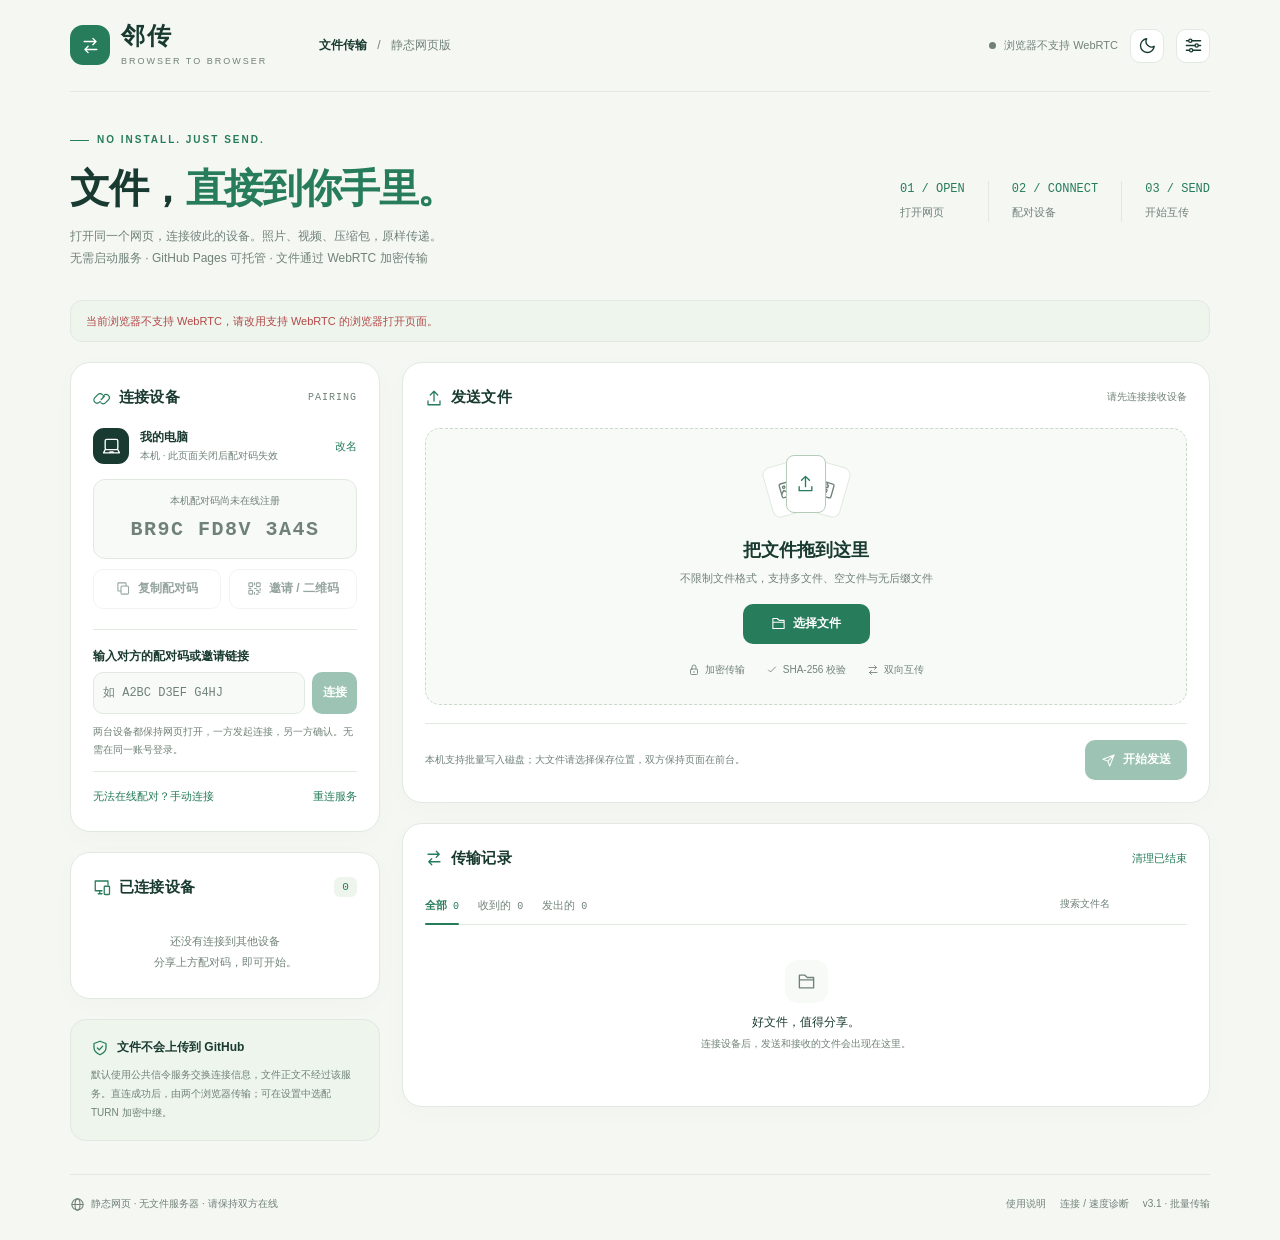
==== commit 3c87cb6e: "fix:优化上传速率" ====
--- a/docs/index.html
+++ b/docs/index.html
@@ -290,13 +290,13 @@
 <div class="send-footer"><p id="saveCapability">传输时请保持两端页面打开。文件夹请先压缩。</p><button class="btn" id="sendBtn" disabled><svg class="icon sm"><use href="#i-send"/></svg><span id="sendBtnText">开始发送</span></button></div></section>
 <section class="card" id="historyCard"><div class="heading"><div class="heading-title"><svg class="icon"><use href="#i-transfer"/></svg><h2>传输记录</h2></div><button class="text-btn" id="clearHistoryBtn">清理已结束</button></div><div class="tabbar"><div class="tabs" role="tablist" aria-label="传输记录分类"><button class="tab active" id="allTab" role="tab" aria-selected="true" data-tab="all">全部 <span id="allCount">0</span></button><button class="tab" id="inTab" role="tab" aria-selected="false" data-tab="in">收到的 <span id="inCount">0</span></button><button class="tab" id="outTab" role="tab" aria-selected="false" data-tab="out">发出的 <span id="outCount">0</span></button></div><input class="search" id="searchInput" type="search" placeholder="搜索文件名" aria-label="搜索文件名"></div><div class="transfer-list" id="transferList" role="tabpanel"></div></section>
 </div>
-</main><footer class="footer"><div class="footer-left"><svg class="icon sm"><use href="#i-globe"/></svg><span>静态网页 · 无文件服务器 · 请保持双方在线</span></div><div class="footer-right"><button id="helpBtn">使用说明</button><button id="diagnosticsBtn">连接诊断</button><span>v3.0</span></div></footer>
+</main><footer class="footer"><div class="footer-left"><svg class="icon sm"><use href="#i-globe"/></svg><span>静态网页 · 无文件服务器 · 请保持双方在线</span></div><div class="footer-right"><button id="helpBtn">使用说明</button><button id="diagnosticsBtn">连接 / 速度诊断</button><span>v3.1 · 批量传输</span></div></footer>
 </div>
 <dialog id="shareDialog"><div class="modal-heading"><h2>让另一台设备加入</h2><button class="icon-btn" data-close="shareDialog" aria-label="关闭"><svg class="icon"><use href="#i-close"/></svg></button></div><p class="modal-copy">用系统相机扫描二维码，或分享下方链接。对方发起连接后，请在本机确认。</p><div class="qr-wrap"><canvas id="qrCanvas" aria-label="本机邀请链接二维码" role="img"></canvas></div><div class="share-code" id="shareCode"></div><label for="shareUrl">邀请链接</label><input id="shareUrl" class="share-url" readonly><div class="modal-actions"><button class="btn secondary" id="nativeShareBtn" hidden>系统分享</button><button class="btn" id="copyLinkBtn"><svg class="icon sm"><use href="#i-copy"/></svg>复制邀请链接</button></div></dialog>
 <dialog id="manualDialog"><div class="modal-heading"><h2>手动连接</h2><button class="icon-btn" data-close="manualDialog" aria-label="关闭"><svg class="icon"><use href="#i-close"/></svg></button></div><p class="modal-copy">不经过在线配对服务。A 生成连接信息交给 B，B 生成回复交还 A。双方必须保持本页打开，且网络允许 WebRTC 通信。</p><label class="check-label"><input type="checkbox" id="manualLocal" checked><span>仅使用局域网候选地址，不访问 STUN / TURN。跨网络时可取消勾选，使用设置中的 ICE 服务。</span></label><section class="manual-section"><h3>① 发起方 A</h3><p>点击生成后，将下方输出完整复制给另一台设备。</p><button class="btn secondary" id="createOfferBtn">生成连接信息</button></section><section class="manual-section"><h3>② 粘贴对方的信息</h3><label for="manualInput" class="tiny">B 粘贴 A 的连接信息；A 粘贴 B 的回复。</label><textarea id="manualInput" spellcheck="false" placeholder="LC3.…"></textarea><button class="btn" id="applyManualBtn">读取信息 / 生成回复</button></section><section class="manual-section"><h3>③ 本机输出</h3><textarea id="manualOutput" readonly spellcheck="false" aria-label="本机连接信息输出" placeholder="生成的连接信息或回复会出现在这里"></textarea><button class="btn secondary small" id="copyManualBtn" disabled>复制本机输出</button><button class="text-btn danger" id="cancelManualBtn" style="margin-left:12px">取消本次手动连接</button></section><p class="manual-state" id="manualState" role="status">提示：连接信息含网络候选地址，请只交给可信的接收方。</p></dialog>
 <dialog id="settingsDialog"><div class="modal-heading"><h2>设置</h2><button class="icon-btn" data-close="settingsDialog" aria-label="关闭"><svg class="icon"><use href="#i-close"/></svg></button></div><form id="settingsForm"><div class="field"><label for="deviceNameInput">设备名称</label><input id="deviceNameInput" maxlength="40" required><p class="tiny">名称由设备自行填写，不是经过认证的身份。</p></div><div class="field"><label for="signalUrlInput">信令 WebSocket 地址</label><input id="signalUrlInput" type="url" spellcheck="false" required><p class="tiny">默认使用公共 PeerServer；无需你部署后端。可填写兼容 PeerServer 协议的地址，HTTPS 页面只接受 wss://。</p></div><div class="field"><label for="signalKeyInput">PeerServer key</label><input id="signalKeyInput" spellcheck="false" maxlength="100"></div><div class="field"><label for="iceInput">ICE 服务（JSON，可选 STUN / TURN）</label><textarea id="iceInput" class="mono" rows="5" spellcheck="false"></textarea><p class="tiny">默认只有 STUN，不保证穿透所有网络。填写 [] 可停用。TURN 凭据仅保存在当前浏览器，不要将私人凭据写入公开仓库。</p></div><label class="check-label"><input id="manualOnlyInput" type="checkbox"><span>停用在线配对，仅使用手动连接</span></label><p class="tiny" style="margin-top:12px">设置保存在此浏览器。网络设置仅影响新建连接；已有文件传输不因重连信令而主动中断。</p><div class="modal-actions"><button class="btn secondary" id="resetSettingsBtn" type="button">恢复默认网络设置</button><button class="btn" type="submit">保存设置</button></div></form></dialog>
-<dialog id="helpDialog"><div class="modal-heading"><h2>使用说明</h2><button class="icon-btn" data-close="helpDialog" aria-label="关闭"><svg class="icon"><use href="#i-close"/></svg></button></div><div class="help-item"><h3>怎样在 GitHub Pages 使用？</h3><p>将此 index.html 上传到仓库的 Pages 发布目录，在仓库 Settings → Pages 中选择发布分支。打开发布后的 HTTPS 地址即可使用，不要运行旧版 server.js。</p></div><div class="help-item"><h3>怎样互传？</h3><p>两端打开网页，一方输入对方的配对码或打开邀请链接，另一方确认连接。选择已连接设备与文件，点击发送。对方确认接收后开始传输。双方都可以发文件。</p></div><div class="help-item"><h3>大文件怎么保存？</h3><p>支持“选择位置接收”的浏览器可边接收边写入磁盘，不设应用层文件大小上限，仍受磁盘、浏览器及网络条件限制。其他浏览器采用内存接收，本页文件数据总预算 256 MiB，实际内存占用更高且可能更早耗尽，收到后须点击下载。超出预算请分卷压缩，或换用支持直接保存的浏览器。</p></div><div class="help-item"><h3>离线与隐私</h3><p>自动配对需要能访问公共信令服务，它会获知配对 ID、连接协商信息和连接 IP，但文件正文通过加密数据通道传输，不上传到 GitHub。网页加载后可通过手动交换连接信息，在允许设备互访的局域网内尝试不依赖外部服务的直连。手动模式不是绕过防火墙。</p></div><div class="help-item"><h3>为什么连接失败？</h3><p>先确认双方没有关闭网页、配对码填写正确。信令不可达时尝试手动连接。连接协商失败时，检查访客 Wi-Fi / AP 隔离、VPN 和防火墙；跨网络可能需要可用的 TURN 服务。手机请保持浏览器前台且屏幕亮着。</p></div><div class="help-item"><h3>边界与安全</h3><p>不会自动扫描整个局域网。文件夹先压缩，不限制文件后缀但浏览器或安全软件仍可能阻止某些下载。不打开或执行收到的文件；不要接受陌生连接。重要文件可通过另一个可信渠道核对双方显示的连接校验码。刷新、关闭页面或断线后不支持续传；需重新发送。未点击下载的内存文件会在关闭页面后丢失。</p></div></dialog>
-<dialog id="diagnosticsDialog"><div class="modal-heading"><h2>连接诊断</h2><button class="icon-btn" data-close="diagnosticsDialog" aria-label="关闭"><svg class="icon"><use href="#i-close"/></svg></button></div><p class="modal-copy" id="diagnosticInfo"></p><pre class="log" id="diagnosticLog"></pre><div class="modal-actions"><button class="btn secondary" id="diagnosticRetry">重连配对服务</button><button class="btn" id="diagnosticManual">使用手动连接</button></div></dialog>
+<dialog id="helpDialog"><div class="modal-heading"><h2>使用说明</h2><button class="icon-btn" data-close="helpDialog" aria-label="关闭"><svg class="icon"><use href="#i-close"/></svg></button></div><div class="help-item"><h3>怎样在 GitHub Pages 使用？</h3><p>将此 index.html 上传到仓库的 Pages 发布目录，在仓库 Settings → Pages 中选择发布分支。打开发布后的 HTTPS 地址即可使用，不要运行旧版 server.js。</p></div><div class="help-item"><h3>怎样互传？</h3><p>两端打开网页，一方输入对方的配对码或打开邀请链接，另一方确认连接。选择已连接设备与文件，点击发送。对方确认接收后开始传输。双方都可以发文件。</p></div><div class="help-item"><h3>大文件怎么保存？</h3><p>支持“选择位置接收”的浏览器可边接收边写入磁盘，不设应用层文件大小上限，仍受磁盘、浏览器及网络条件限制。其他浏览器采用内存接收，本页文件数据总预算 256 MiB，实际内存占用更高且可能更早耗尽，收到后须点击下载。超出预算请分卷压缩，或换用支持直接保存的浏览器。</p></div><div class="help-item"><h3>v3.1 传输优化</h3><p>双方刷新到 v3.1 后，以 1 MiB 读取和合并写入；网络帧保持约 16 KiB，并通过发送缓冲事件和接收确认推进传输。与旧版配对时自动兼容。连接 / 速度诊断显示链路、延迟、读写次数和等待时间。优化不保证固定速度；不要关闭校验或无限扩大缓存。</p></div><div class="help-item"><h3>离线与隐私</h3><p>自动配对需要能访问公共信令服务，它会获知配对 ID、连接协商信息和连接 IP，但文件正文通过加密数据通道传输，不上传到 GitHub。网页加载后可通过手动交换连接信息，在允许设备互访的局域网内尝试不依赖外部服务的直连。手动模式不是绕过防火墙。</p></div><div class="help-item"><h3>为什么连接失败？</h3><p>先确认双方没有关闭网页、配对码填写正确。信令不可达时尝试手动连接。连接协商失败时，检查访客 Wi-Fi / AP 隔离、VPN 和防火墙；跨网络可能需要可用的 TURN 服务。手机请保持浏览器前台且屏幕亮着。</p></div><div class="help-item"><h3>边界与安全</h3><p>不会自动扫描整个局域网。文件夹先压缩，不限制文件后缀但浏览器或安全软件仍可能阻止某些下载。不打开或执行收到的文件；不要接受陌生连接。重要文件可通过另一个可信渠道核对双方显示的连接校验码。刷新、关闭页面或断线后不支持续传；需重新发送。未点击下载的内存文件会在关闭页面后丢失。</p></div></dialog>
+<dialog id="diagnosticsDialog"><div class="modal-heading"><h2>连接与速度诊断</h2><button class="icon-btn" data-close="diagnosticsDialog" aria-label="关闭"><svg class="icon"><use href="#i-close"/></svg></button></div><p class="modal-copy" id="diagnosticInfo"></p><pre class="log" id="performanceInfo" style="max-height:360px;white-space:pre-wrap;overflow-wrap:anywhere"></pre><pre class="log" id="diagnosticLog"></pre><div class="modal-actions"><button class="btn secondary" id="copyDiagnosticsBtn">复制诊断</button><button class="btn secondary" id="diagnosticRetry">重连配对服务</button><button class="btn" id="diagnosticManual">使用手动连接</button></div></dialog>
 <div class="toasts" id="toastStack" role="status" aria-live="polite"></div>
 <noscript><div style="padding:24px;text-align:center">本工具需要启用 JavaScript 才能传输文件。</div></noscript>
 <script>
@@ -1576,7 +1576,7 @@
 };const cache={};function req(name){name=name.replace(/^\.\//,'');if(cache[name])return cache[name].exports;const module={exports:{}};cache[name]=module;modules[name](module,module.exports,req);return module.exports;}window.LocalQRCode=req('index');})();
 
 </script><script>
-/* 邻传 Pages v3.0 — Single-file, native WebRTC file transfer.
+/* 邻传 Pages v3.1 — Single-file, native WebRTC file transfer.
  * No application backend, build system, CDN script, or file upload endpoint.
  * Online signaling implements PeerServer's OFFER / ANSWER / CANDIDATE protocol.
  * Protocol reference: peers/peerjs v1.5.5 lib/socket.ts and lib/negotiator.ts.
@@ -1589,7 +1589,14 @@
 const ALPHABET = '23456789ABCDEFGHJKLMNPQRSTUVWXYZ';
 const MEMORY_LIMIT = 256 * 1024 * 1024;
 const CHUNK_SIZE = 16384 - 16;
-const FLOW_WINDOW = 512 * 1024;
+// Wire protocol remains v3. Old peers use the original 512 KiB receive window.
+const LEGACY_WINDOW = 512 * 1024;
+const FLOW_WINDOW = 4 * 1024 * 1024;
+const READ_BATCH = 1024 * 1024;
+const WRITE_BATCH = 1024 * 1024;
+const SEND_HIGH = 1024 * 1024;
+const SEND_LOW = 256 * 1024;
+const RECEIVE_QUEUE_LIMIT = 6 * 1024 * 1024;
 const ACK_EVERY = 128 * 1024;
 const STALL_MS = 90000;
 const MAX_CONNECTIONS = 6;
@@ -1642,7 +1649,7 @@
 class Sha256 {
   constructor(){this.h=new Uint32Array([0x6a09e667,0xbb67ae85,0x3c6ef372,0xa54ff53a,0x510e527f,0x9b05688c,0x1f83d9ab,0x5be0cd19]);this.buf=new Uint8Array(64);this.w=new Uint32Array(64);this.len=0;this.total=0;this.finished=false;}
   update(input){if(this.finished)throw new Error('SHA-256 already finalized');const a=input instanceof Uint8Array?input:new Uint8Array(input);this.total+=a.byteLength;let p=0;if(this.len){const n=Math.min(64-this.len,a.length);this.buf.set(a.subarray(0,n),this.len);this.len+=n;p=n;if(this.len===64){this.block(this.buf,0);this.len=0;}}while(p+64<=a.length){this.block(a,p);p+=64;}if(p<a.length){this.buf.set(a.subarray(p));this.len=a.length-p;}return this;}
-  block(a,p){const w=this.w;for(let i=0;i<16;i++){const j=p+i*4;w[i]=((a[j]<<24)|(a[j+1]<<16)|(a[j+2]<<8)|a[j+3])>>>0;}for(let i=16;i<64;i++){const x=w[i-15],y=w[i-2];w[i]=(w[i-16]+(ror(x,7)^ror(x,18)^(x>>>3))+w[i-7]+(ror(y,17)^ror(y,19)^(y>>>10)))>>>0;}let [a0,b,c,d,e,f,g,h]=this.h;for(let i=0;i<64;i++){const t1=(h+(ror(e,6)^ror(e,11)^ror(e,25))+((e&f)^(~e&g))+SHA_K[i]+w[i])>>>0;const t2=((ror(a0,2)^ror(a0,13)^ror(a0,22))+((a0&b)^(a0&c)^(b&c)))>>>0;h=g;g=f;f=e;e=(d+t1)>>>0;d=c;c=b;b=a0;a0=(t1+t2)>>>0;}const state=[a0,b,c,d,e,f,g,h];for(let i=0;i<8;i++)this.h[i]=(this.h[i]+state[i])>>>0;}
+  block(a,p){const w=this.w;for(let i=0;i<16;i++){const j=p+i*4;w[i]=((a[j]<<24)|(a[j+1]<<16)|(a[j+2]<<8)|a[j+3])>>>0;}for(let i=16;i<64;i++){const x=w[i-15],y=w[i-2];w[i]=(w[i-16]+(ror(x,7)^ror(x,18)^(x>>>3))+w[i-7]+(ror(y,17)^ror(y,19)^(y>>>10)))>>>0;}const H=this.h;let a0=H[0],b=H[1],c=H[2],d=H[3],e=H[4],f=H[5],g=H[6],h=H[7];for(let i=0;i<64;i++){const t1=(h+(ror(e,6)^ror(e,11)^ror(e,25))+((e&f)^(~e&g))+SHA_K[i]+w[i])>>>0;const t2=((ror(a0,2)^ror(a0,13)^ror(a0,22))+((a0&b)^(a0&c)^(b&c)))>>>0;h=g;g=f;f=e;e=(d+t1)>>>0;d=c;c=b;b=a0;a0=(t1+t2)>>>0;}H[0]=(H[0]+a0)>>>0;H[1]=(H[1]+b)>>>0;H[2]=(H[2]+c)>>>0;H[3]=(H[3]+d)>>>0;H[4]=(H[4]+e)>>>0;H[5]=(H[5]+f)>>>0;H[6]=(H[6]+g)>>>0;H[7]=(H[7]+h)>>>0;}
   digest(){if(this.finished)return this.result;const tail=new Uint8Array(this.len<56?64:128);tail.set(this.buf.subarray(0,this.len));tail[this.len]=0x80;const view=new DataView(tail.buffer);view.setUint32(tail.length-8,Math.floor(this.total/0x20000000));view.setUint32(tail.length-4,(this.total*8)>>>0);this.block(tail,0);if(tail.length===128)this.block(tail,64);this.finished=true;return this.result=[...this.h].map(x=>x.toString(16).padStart(8,'0')).join('');}
 }
 
@@ -1698,10 +1705,10 @@
   c.connectTimer=setTimeout(()=>{if(!c.dc||c.dc.readyState!=='open')closeConnection(c,'连接超时：对方可能未在线，或当前网络不允许直连');},mode==='manual'?180000:40000);
   markDirty();return c;
 }
-function attachChannel(c,dc){c.dc=dc;dc.binaryType='arraybuffer';dc.bufferedAmountLowThreshold=128*1024;
-  const opened=()=>{if(c.closed)return;clearTimeout(c.connectTimer);c.handshakeAt=Date.now();sendControl(c,{t:'hello',app:'linchuan',name:myName,kind:deviceKind,instance:instanceId});if(c.localApproved)sendControl(c,{t:'approve'});fingerprint(c);markDirty();};
+function attachChannel(c,dc){c.dc=dc;dc.binaryType='arraybuffer';dc.bufferedAmountLowThreshold=SEND_LOW;dc.onbufferedamountlow=()=>wakeSenders(c);
+  const opened=()=>{if(c.closed)return;clearTimeout(c.connectTimer);c.handshakeAt=Date.now();sendControl(c,{t:'hello',app:'linchuan',name:myName,kind:deviceKind,instance:instanceId,build:'3.1',fastIO:1});if(c.localApproved)sendControl(c,{t:'approve'});fingerprint(c);markDirty();};
   dc.onopen=opened;dc.onclose=()=>closeConnection(c,'对方已断开连接');dc.onerror=()=>closeConnection(c,'数据通道发生错误');
-  dc.onmessage=e=>{if(c.closed)return;const size=typeof e.data==='string'?e.data.length:e.data.byteLength??e.data.size??0;c.queuedBytes+=size;if(c.queuedBytes>4*1024*1024){closeConnection(c,'接收队列超出安全限制');return;}c.chain=c.chain.then(()=>receiveMessage(c,e.data)).catch(err=>{log('数据处理失败：'+cleanName(err.message,160));if(c.incoming)failTransfer(c.incoming,err.message,true);else closeConnection(c,'数据协议错误：'+err.message);}).finally(()=>{c.queuedBytes-=size;});};
+  dc.onmessage=e=>{if(c.closed)return;const size=typeof e.data==='string'?e.data.length:e.data.byteLength??e.data.size??0;c.queuedBytes+=size;if(c.queuedBytes>RECEIVE_QUEUE_LIMIT){closeConnection(c,'接收队列超出安全限制');return;}c.chain=c.chain.then(()=>receiveMessage(c,e.data)).catch(err=>{log('数据处理失败：'+cleanName(err.message,160));if(c.incoming)failTransfer(c.incoming,err.message,true);else closeConnection(c,'数据协议错误：'+err.message);}).finally(()=>{c.queuedBytes-=size;});};
   if(dc.readyState==='open')opened();
 }
 function sendControl(c,message){if(c.closed||!c.dc||c.dc.readyState!=='open')throw new Error('设备连接已断开');const data=JSON.stringify({v:VERSION,...message});if(data.length>12000)throw new Error('控制消息过长');c.dc.send(data);}
@@ -1709,29 +1716,44 @@
 function approveConnection(c){if(c.closed||!c.hello)return;c.localApproved=true;tryControl(c,{t:'approve'});maybeReady(c);}
 function maybeReady(c){if(c.closed||c.ready||!c.hello||!c.localApproved||!c.remoteApproved)return;c.ready=true;c.route='正在检测链路';if(!selected)selected=c.id;log('设备已通过双方确认，可以传输文件。');toast('已连接到 '+c.name);if(manualSession===c){$('manualState').textContent='连接已建立。双方确认后即可传输文件。';}detectRoute(c);markDirty();}
 async function fingerprint(c){try{const fps=[c.pc.localDescription?.sdp,c.pc.remoteDescription?.sdp].map(s=>(s?.match(/a=fingerprint:sha-256 ([^\r\n]+)/i)||[])[1]);if(fps.some(x=>!x))return;const hash=new Sha256().update(enc.encode(fps.sort().join('|'))).digest();c.verification=(parseInt(hash.slice(0,10),16)%100000000).toString().padStart(8,'0').replace(/(.{4})(.{4})/,'$1 $2');markDirty();}catch{}}
-async function detectRoute(c){if(c.closed)return;try{const stats=await c.pc.getStats();let pair;stats.forEach(s=>{if(s.type==='transport'&&s.selectedCandidatePairId)pair=stats.get(s.selectedCandidatePairId);});if(!pair)stats.forEach(s=>{if(s.type==='candidate-pair'&&s.state==='succeeded'&&(s.nominated||s.selected))pair=s;});if(pair){const l=stats.get(pair.localCandidateId),r=stats.get(pair.remoteCandidateId);const relay=l?.candidateType==='relay'||r?.candidateType==='relay';c.route=relay?'TURN 加密中继':'浏览器直连';if(pair.currentRoundTripTime!==undefined)c.rtt=Math.round(pair.currentRoundTripTime*1000);markDirty();}}catch{}}
+async function detectRoute(c){
+  if(c.closed)return;
+  try{
+    const stats=await c.pc.getStats();let pair;
+    stats.forEach(s=>{if(s.type==='transport'&&s.selectedCandidatePairId)pair=stats.get(s.selectedCandidatePairId);});
+    if(!pair)stats.forEach(s=>{if(s.type==='candidate-pair'&&s.state==='succeeded'&&(s.nominated||s.selected))pair=s;});
+    if(pair){
+      const l=stats.get(pair.localCandidateId),r=stats.get(pair.remoteCandidateId);
+      const relay=l?.candidateType==='relay'||r?.candidateType==='relay';
+      c.route=relay?'TURN 加密中继':'浏览器直连';
+      c.routeDetail=(l?.candidateType||'未知')+' ↔ '+(r?.candidateType||'未知')+' · '+(l?.protocol||r?.protocol||'未知');
+      if(pair.currentRoundTripTime!==undefined)c.rtt=Math.round(pair.currentRoundTripTime*1000);
+      markDirty();
+    }
+  }catch{}
+}
 function retire(c,stream){c.retired.add(stream);if(c.retired.size>256)c.retired.delete(c.retired.values().next().value);}
-function closeConnection(c,reason='连接已断开'){if(c.closed)return;c.closed=true;c.ready=false;clearTimeout(c.connectTimer);try{c.dc?.close();c.pc.close();}catch{}for(const t of transfers)if(t.connection===c&&!TERMINAL.has(t.status))failTransfer(t,reason,false);if(selected===c.id)selected=liveConnections().find(x=>x.ready)?.id||'';if(manualSession===c){manualSession=null;$('manualState').textContent=reason;$('manualOutput').value='';$('copyManualBtn').disabled=true;}log(reason);toast(reason,true);setTimeout(()=>{if(connections.get(c.id)===c)connections.delete(c.id);},1000);markDirty();}
+function closeConnection(c,reason='连接已断开'){if(c.closed)return;c.closed=true;c.ready=false;wakeSenders(c);clearTimeout(c.connectTimer);try{c.dc?.close();c.pc.close();}catch{}for(const t of transfers)if(t.connection===c&&!TERMINAL.has(t.status))failTransfer(t,reason,false);if(selected===c.id)selected=liveConnections().find(x=>x.ready)?.id||'';if(manualSession===c){manualSession=null;$('manualState').textContent=reason;$('manualOutput').value='';$('copyManualBtn').disabled=true;}log(reason);toast(reason,true);setTimeout(()=>{if(connections.get(c.id)===c)connections.delete(c.id);},1000);markDirty();}
 
 // ---- File protocol: offer -> accept -> offset-framed chunks -> hash/end -> done ----
 async function receiveMessage(c,data){if(c.closed)return;c.lastSeen=Date.now();if(data instanceof Blob)data=await data.arrayBuffer();if(typeof data!=='string'){if(!(data instanceof ArrayBuffer))throw new Error('无法识别的数据');return receiveChunk(c,data);}if(data.length>12000)throw new Error('控制信息超出限制');let m;try{m=JSON.parse(data);}catch{throw new Error('不是合法的协议消息');}if(!m||m.v!==VERSION||typeof m.t!=='string')throw new Error('文件传输协议版本不匹配');
-  if(m.t==='hello'){if(m.app!=='linchuan'||typeof m.name!=='string'||typeof m.instance!=='string'||m.instance===instanceId)throw new Error('设备握手信息无效');c.name=cleanName(m.name,40);c.kind=m.kind==='phone'?'phone':'laptop';c.hello=true;maybeReady(c);markDirty();return;}
+  if(m.t==='hello'){if(m.app!=='linchuan'||typeof m.name!=='string'||typeof m.instance!=='string'||m.instance===instanceId)throw new Error('设备握手信息无效');c.name=cleanName(m.name,40);c.kind=m.kind==='phone'?'phone':'laptop';c.peerBuild=m.build==='3.1'?'3.1':'3.0';c.fastIO=m.fastIO===1;c.hello=true;maybeReady(c);markDirty();return;}
   if(m.t==='approve'){c.remoteApproved=true;maybeReady(c);return;}
   if(m.t==='bye'){closeConnection(c,'对方已拒绝或断开连接');return;}
   if(m.t==='ping'){tryControl(c,{t:'pong'});return;}if(m.t==='pong')return;
   if(!c.ready)throw new Error('设备未通过双方确认');
   if(m.t==='name'){if(typeof m.name==='string'){c.name=cleanName(m.name,40);markDirty();}return;}
   if(m.t==='offer'){return receiveOffer(c,m);}
-  if(m.t==='accept'){const t=c.out;if(!t||t.id!==m.id||t.status!=='waiting')return;t.accepted=true;t.saveMode=m.mode==='disk'?'disk':'memory';t.lastActivity=Date.now();return;}
+  if(m.t==='accept'){const t=c.out;if(!t||t.id!==m.id||t.status!=='waiting')return;t.accepted=true;t.saveMode=m.mode==='disk'?'disk':'memory';t.flowWindow=Number.isSafeInteger(m.window)&&m.window>=LEGACY_WINDOW?Math.min(m.window,FLOW_WINDOW):LEGACY_WINDOW;t.lastActivity=Date.now();wakeSenders(c);return;}
   if(m.t==='reject'){const t=c.out;if(t&&t.id===m.id)failTransfer(t,cleanName(m.reason||'对方拒绝接收',160),false,'rejected');return;}
-  if(m.t==='ack'){const t=c.out;if(!t||m.id!==t.id||TERMINAL.has(t.status))return;if(!Number.isSafeInteger(m.offset)||m.offset<t.acked||m.offset>t.sent)throw new Error('无效的接收进度');t.acked=m.offset;t.offset=m.offset;t.lastActivity=Date.now();return;}
+  if(m.t==='ack'){const t=c.out;if(!t||m.id!==t.id||TERMINAL.has(t.status))return;if(!Number.isSafeInteger(m.offset)||m.offset<t.acked||m.offset>t.sent)throw new Error('无效的接收进度');t.acked=m.offset;t.offset=m.offset;t.lastActivity=Date.now();wakeSenders(c);return;}
   if(m.t==='pause'){const t=c.incoming;if(t&&t.id===m.id&&['receiving','paused'].includes(t.status)){t.status=m.paused?'paused':'receiving';t.lastActivity=Date.now();markDirty();}return;}
   if(m.t==='cancel'){for(const t of [c.out,c.incoming])if(t&&t.id===m.id&&!TERMINAL.has(t.status))failTransfer(t,cleanName(m.reason||'对方取消传输',160),false,'cancelled');return;}
   if(m.t==='end'){return finishIncoming(c,m);}
-  if(m.t==='done'){const t=c.out;if(!t||t.id!==m.id||t.status!=='verifying')return;if(m.hash!==t.hash||m.bytes!==t.size)throw new Error('接收方确认信息不一致');t.acked=t.offset=t.size;t.status='done';t.savedByReceiver=m.saved===true;t.file=null;t.completedAt=Date.now();t.lastActivity=Date.now();toast('已送达：'+t.name);markDirty();return;}
+  if(m.t==='done'){const t=c.out;if(!t||t.id!==m.id||t.status!=='verifying')return;if(m.hash!==t.hash||m.bytes!==t.size)throw new Error('接收方确认信息不一致');t.acked=t.offset=t.size;t.status='done';t.savedByReceiver=m.saved===true;t.file=null;t.completedAt=Date.now();t.lastActivity=Date.now();toast('已送达：'+t.name);wakeSenders(c);markDirty();return;}
   throw new Error('未知的传输消息');
 }
-function receiveOffer(c,m){if(c.incoming&&!TERMINAL.has(c.incoming.status)){tryControl(c,{t:'reject',id:m.id,reason:'接收方正在处理另一个文件'});return;}if(typeof m.id!=='string'||!/^[a-f0-9]{24}$/.test(m.id)||!Number.isInteger(m.stream)||m.stream<1||m.stream>0xffffffff||!Number.isSafeInteger(m.size)||m.size<0||typeof m.name!=='string'||m.name.length>1024||c.retired.has(m.stream))throw new Error('文件元数据不合法');if(transfers.some(t=>t.connection===c&&t.id===m.id))throw new Error('重复的文件 ID');const t={id:m.id,stream:m.stream,direction:'in',connection:c,name:cleanName(m.name),size:m.size,status:'offered',offset:0,acked:0,createdAt:Date.now(),lastActivity:Date.now(),rate:0,parts:[],hashState:null};c.incoming=t;transfers.push(t);if(currentTab==='out')switchTab('all');toast(c.name+' 发来文件，请确认接收');markDirty();}
+function receiveOffer(c,m){if(c.incoming&&!TERMINAL.has(c.incoming.status)){tryControl(c,{t:'reject',id:m.id,reason:'接收方正在处理另一个文件'});return;}if(typeof m.id!=='string'||!/^[a-f0-9]{24}$/.test(m.id)||!Number.isInteger(m.stream)||m.stream<1||m.stream>0xffffffff||!Number.isSafeInteger(m.size)||m.size<0||typeof m.name!=='string'||m.name.length>1024||c.retired.has(m.stream))throw new Error('文件元数据不合法');if(transfers.some(t=>t.connection===c&&t.id===m.id))throw new Error('重复的文件 ID');const t={id:m.id,stream:m.stream,direction:'in',connection:c,name:cleanName(m.name),size:m.size,status:'offered',offset:0,acked:0,createdAt:Date.now(),lastActivity:Date.now(),rate:0,parts:[],hashState:null,fastIO:m.fastIO===1};c.incoming=t;transfers.push(t);if(currentTab==='out')switchTab('all');toast(c.name+' 发来文件，请确认接收');markDirty();}
 async function acceptIncoming(t,mode){if(t.status!=='offered'||t.connection.closed)return;const c=t.connection;t.status='choosing';t.lastActivity=Date.now();markDirty();let handle=null,writer=null;
   try{
     if(mode==='disk'){
@@ -1745,28 +1767,138 @@
       if(t.size>MEMORY_LIMIT-memoryReserved)throw new Error('内存接收预算不足。请先下载并移除已有文件，或选择保存位置 / 使用支持直接保存的浏览器。');
       memoryReserved+=t.size;t.reserved=t.size;t.parts=[];
     }
-    t.mode=mode;t.hashState=new Sha256();t.status='receiving';t.lastAckOffset=0;t.lastAckAt=Date.now();t.lastActivity=Date.now();sendControl(c,{t:'accept',id:t.id,mode});requestWake();markDirty();
+    t.mode=mode;t.metrics=newMetrics();t.hashState=new Sha256();t.committed=0;t.diskUsed=0;t.diskBuffer=mode==='disk'?new Uint8Array(t.fastIO?WRITE_BATCH:256*1024):null;t.startedAt=Date.now();t.status='receiving';t.lastAckOffset=0;t.lastAckAt=Date.now();t.lastActivity=Date.now();sendControl(c,{t:'accept',id:t.id,mode,window:FLOW_WINDOW});requestWake();markDirty();
   }catch(e){if(writer&&t.writer!==writer)try{await writer.abort();}catch{}if(t.status==='choosing'){t.status='offered';if(e.name!=='AbortError')toast(e.message,true);}else if(!TERMINAL.has(t.status))failTransfer(t,e.message,true);markDirty();}
 }
 function rejectIncoming(t){if(t.status!=='offered')return;tryControl(t.connection,{t:'reject',id:t.id,reason:'对方拒绝接收'});failTransfer(t,'已拒绝接收',false,'rejected');}
-async function receiveChunk(c,buffer){if(!c.ready)throw new Error('收到未确认设备的数据');if(buffer.byteLength<16||buffer.byteLength>16384)throw new Error('文件分块长度无效');const view=new DataView(buffer);if(view.getUint32(0)!==0x4c443033)throw new Error('文件分块标记错误');const stream=view.getUint32(4),offset=view.getFloat64(8);if(c.retired.has(stream))return;const t=c.incoming;if(!t||t.stream!==stream||!['receiving','paused'].includes(t.status))throw new Error('没有已同意接收的对应文件');if(!Number.isSafeInteger(offset)||offset!==t.offset||offset+(buffer.byteLength-16)>t.size||buffer.byteLength===16)throw new Error('文件分块偏移或长度不一致');const payload=new Uint8Array(buffer,16);if(t.writer){try{await t.writer.write(payload);}catch(e){if(TERMINAL.has(t.status))return;throw e;}}if(TERMINAL.has(t.status))return;t.hashState.update(payload);if(t.mode==='memory')t.parts.push(payload.slice());t.offset+=payload.byteLength;t.lastActivity=Date.now();if(t.offset-t.lastAckOffset>=ACK_EVERY||Date.now()-t.lastAckAt>=100||t.offset===t.size){sendControl(c,{t:'ack',id:t.id,offset:t.offset});t.lastAckOffset=t.offset;t.lastAckAt=Date.now();}}
+// Disk writes are coalesced independently of the interoperable 16 KiB network frame.
+// ACKs for disk mode advance only after write() resolves. Staged bytes alone do not
+// release receive credits; the final completion also requires close() to succeed.
+function newMetrics(){return {readMs:0,hashMs:0,writeMs:0,ackWaitMs:0,bufferWaitMs:0,readCalls:0,writeCalls:0};}
+function hashMeasured(t,data){const at=performance.now();t.hashState.update(data);t.metrics.hashMs+=performance.now()-at;}
+async function flushDisk(t){
+  if(!t.diskUsed||TERMINAL.has(t.status))return;
+  const count=t.diskUsed, data=t.diskBuffer.subarray(0,count), writer=t.writer;
+  hashMeasured(t,data);
+  const at=performance.now();t.ioPhase='等待文件写入';
+  try{await writer.write(data);}catch(e){if(TERMINAL.has(t.status))return;throw e;}
+  finally{t.metrics.writeMs+=performance.now()-at;t.metrics.writeCalls++;t.ioPhase='';}
+  if(TERMINAL.has(t.status))return;
+  t.committed+=count;t.diskUsed=0;t.lastActivity=Date.now();
+}
+function ackIncoming(t,force=false){
+  if(TERMINAL.has(t.status))return;
+  const offset=t.mode==='disk'?t.committed:t.offset;
+  if(offset>t.lastAckOffset&&(force||offset-t.lastAckOffset>=ACK_EVERY||Date.now()-t.lastAckAt>=100||offset===t.size)){
+    sendControl(t.connection,{t:'ack',id:t.id,offset});t.lastAckOffset=offset;t.lastAckAt=Date.now();
+  }
+}
+async function receiveChunk(c,buffer){
+  if(!c.ready)throw new Error('收到未确认设备的数据');
+  if(buffer.byteLength<16||buffer.byteLength>16384)throw new Error('文件分块长度无效');
+  const view=new DataView(buffer);
+  if(view.getUint32(0)!==0x4c443033)throw new Error('文件分块标记错误');
+  const stream=view.getUint32(4),offset=view.getFloat64(8);
+  if(c.retired.has(stream))return;
+  const t=c.incoming;
+  if(!t||t.stream!==stream||!['receiving','paused'].includes(t.status))throw new Error('没有已同意接收的对应文件');
+  if(!Number.isSafeInteger(offset)||offset!==t.offset||offset+(buffer.byteLength-16)>t.size||buffer.byteLength===16)throw new Error('文件分块偏移或长度不一致');
+  const payload=new Uint8Array(buffer,16);
+  if(t.mode==='disk'){
+    let pos=0;
+    while(pos<payload.byteLength){
+      const count=Math.min(payload.byteLength-pos,t.diskBuffer.length-t.diskUsed);
+      t.diskBuffer.set(payload.subarray(pos,pos+count),t.diskUsed);t.diskUsed+=count;pos+=count;
+      if(t.diskUsed===t.diskBuffer.length){await flushDisk(t);if(TERMINAL.has(t.status))return;}
+    }
+  }else{hashMeasured(t,payload);t.parts.push(payload.slice());}
+  if(TERMINAL.has(t.status))return;
+  t.offset+=payload.byteLength;t.lastActivity=Date.now();
+  if(t.mode==='disk'&&t.offset===t.size){await flushDisk(t);if(TERMINAL.has(t.status))return;}
+  ackIncoming(t);
+}
 async function finishIncoming(c,m){const t=c.incoming;if(!t||m.id!==t.id||TERMINAL.has(t.status))return;if(!['receiving','paused'].includes(t.status)||t.offset!==t.size||m.bytes!==t.size||typeof m.hash!=='string'||!/^[a-f0-9]{64}$/.test(m.hash))throw new Error('文件尚未完整接收');t.status='verifying';markDirty();const hash=t.hashState.digest();if(hash!==m.hash)throw new Error('SHA-256 校验失败，已丢弃接收的文件');t.hash=hash;
   if(t.writer){try{await t.writer.close();}catch(e){if(TERMINAL.has(t.status))return;throw e;}t.writer=null;if(TERMINAL.has(t.status))return;t.status='saved';}
   else {const blob=new Blob(t.parts,{type:'application/octet-stream'});t.parts=[];t.url=URL.createObjectURL(blob);t.status='done';}
-  t.hashState=null;t.completedAt=Date.now();retire(c,t.stream);c.incoming=null;tryControl(c,{t:'done',id:t.id,hash,bytes:t.size,saved:t.mode==='disk'});toast(t.mode==='disk'?'已保存并校验：'+t.name:'接收完成，请点击下载：'+t.name);markDirty();releaseWakeIfIdle();
-}
-function failTransfer(t,reason,notify=true,status='error'){if(TERMINAL.has(t.status))return;t.status=status;t.error=cleanName(reason,220);t.completedAt=Date.now();if(notify)tryControl(t.connection,{t:'cancel',id:t.id,reason:t.error});if(t.direction==='in'){retire(t.connection,t.stream);if(t.connection.incoming===t)t.connection.incoming=null;if(t.writer){const writer=t.writer;t.writer=null;writer.abort().catch(()=>{});}t.parts=[];t.hashState=null;if(t.reserved){memoryReserved-=t.reserved;t.reserved=0;}}if(t.direction==='out'&&status==='cancelled')t.file=null;markDirty();releaseWakeIfIdle();}
+  t.hashState=null;t.diskBuffer=null;t.diskUsed=0;t.completedAt=Date.now();retire(c,t.stream);c.incoming=null;tryControl(c,{t:'done',id:t.id,hash,bytes:t.size,saved:t.mode==='disk'});toast(t.mode==='disk'?'已保存并校验：'+t.name:'接收完成，请点击下载：'+t.name);markDirty();releaseWakeIfIdle();
+}
+function failTransfer(t,reason,notify=true,status='error'){if(TERMINAL.has(t.status))return;t.status=status;t.error=cleanName(reason,220);t.completedAt=Date.now();if(notify)tryControl(t.connection,{t:'cancel',id:t.id,reason:t.error});if(t.direction==='in'){retire(t.connection,t.stream);if(t.connection.incoming===t)t.connection.incoming=null;if(t.writer){const writer=t.writer;t.writer=null;writer.abort().catch(()=>{});}t.parts=[];t.diskBuffer=null;t.diskUsed=0;t.hashState=null;if(t.reserved){memoryReserved-=t.reserved;t.reserved=0;}}if(t.direction==='out'){t.hashState=null;if(status==='cancelled')t.file=null;}wakeSenders(t.connection);markDirty();releaseWakeIfIdle();}
 function cancelTransfer(t){failTransfer(t,'已取消传输',true,'cancelled');}
-function pauseTransfer(t){if(t.status==='sending'){t.status='paused';t.pauseAt=Date.now();tryControl(t.connection,{t:'pause',id:t.id,paused:true});}else if(t.status==='paused'&&t.direction==='out'){t.status='sending';t.lastActivity=Date.now();tryControl(t.connection,{t:'pause',id:t.id,paused:false});}markDirty();}
+function pauseTransfer(t){if(t.status==='sending'){t.status='paused';t.pauseAt=Date.now();tryControl(t.connection,{t:'pause',id:t.id,paused:true});}else if(t.status==='paused'&&t.direction==='out'){t.status='sending';t.lastActivity=Date.now();tryControl(t.connection,{t:'pause',id:t.id,paused:false});}wakeSenders(t.connection);markDirty();}
 function stage(files){let added=0;for(const file of files){if(stagedFiles.length>=1000){toast('待发送列表最多 1000 个文件',true);break;}if(!(file instanceof File))continue;if(stagedFiles.some(x=>x.file.name===file.name&&x.file.size===file.size&&x.file.lastModified===file.lastModified))continue;stagedFiles.push({key:randomHex(6),file});added++;}if(added)markDirty();}
 function sendStaged(){const c=connections.get(selected);if(!c?.ready||c.closed){toast('请先连接并选择接收设备',true);return;}if(!stagedFiles.length)return;for(const item of stagedFiles){let stream;do{stream=crypto.getRandomValues(new Uint32Array(1))[0];}while(!stream||transfers.some(t=>t.connection===c&&t.stream===stream));const t={id:randomHex(12),stream,direction:'out',connection:c,name:item.file.name,size:item.file.size,file:item.file,status:'queued',offset:0,acked:0,sent:0,createdAt:Date.now(),lastActivity:Date.now(),rate:0};c.queue.push(t);transfers.push(t);}stagedFiles.length=0;switchTab('all');markDirty();requestWake();pump(c);}
 async function pump(c){if(c.processing||c.closed)return;c.processing=true;try{while(c.queue.length&&!c.closed){const t=c.queue.shift();if(TERMINAL.has(t.status))continue;c.out=t;try{await sendOne(t);}catch(e){if(!TERMINAL.has(t.status))failTransfer(t,e.message,true);}finally{if(c.out===t)c.out=null;}}}finally{c.processing=false;markDirty();releaseWakeIfIdle();}}
 function checkOutgoing(t){if(TERMINAL.has(t.status))throw new Error(t.error||'传输已结束');if(t.connection.closed||t.connection.dc?.readyState!=='open')throw new Error('设备连接已断开');}
-async function waitFor(t,predicate,limit){const started=Date.now();while(!predicate()){checkOutgoing(t);if(Date.now()-started>limit)throw new Error('等待对方响应超时，请重试');await sleep(40);}}
-async function sendOne(t){const c=t.connection;t.status='waiting';t.lastActivity=Date.now();sendControl(c,{t:'offer',id:t.id,stream:t.stream,name:t.name,size:t.size});markDirty();await waitFor(t,()=>t.accepted,300000);checkOutgoing(t);t.status='sending';t.startedAt=Date.now();t.lastActivity=Date.now();t.hashState=new Sha256();markDirty();const max=c.pc.sctp?.maxMessageSize;const block=Math.min(CHUNK_SIZE,max&&Number.isFinite(max)?max-16:CHUNK_SIZE);if(block<1024)throw new Error('浏览器的数据通道消息容量太小');
-  while(t.sent<t.size){checkOutgoing(t);if(t.status==='paused'){await sleep(80);continue;}if(Date.now()-t.lastActivity>STALL_MS)throw new Error('接收方长时间没有响应，传输已停止');if(t.sent-t.acked>=FLOW_WINDOW||c.dc.bufferedAmount>FLOW_WINDOW){await sleep(12);continue;}const chunk=await t.file.slice(t.sent,t.sent+block).arrayBuffer();checkOutgoing(t);if(t.status==='paused')continue;if(!chunk.byteLength)throw new Error('无法继续读取本地文件');const packet=new ArrayBuffer(16+chunk.byteLength);const view=new DataView(packet);view.setUint32(0,0x4c443033);view.setUint32(4,t.stream);view.setFloat64(8,t.sent);new Uint8Array(packet,16).set(new Uint8Array(chunk));t.hashState.update(chunk);c.dc.send(packet);t.sent+=chunk.byteLength;
+// One-shot timeout guards only. There is no polling timer in the data send path.
+function wakeSenders(c){for(const check of [...(c.sendWaiters||[])])check();}
+function waitFor(t,predicate,limit,message='等待对方响应超时，请重试'){
+  if(predicate())return Promise.resolve();
+  checkOutgoing(t);
+  const c=t.connection;c.sendWaiters??=new Set();
+  return new Promise((resolve,reject)=>{
+    let timer,settled=false;
+    const cleanup=()=>{settled=true;clearTimeout(timer);c.sendWaiters.delete(check);};
+    const check=()=>{if(settled)return;try{if(predicate()){cleanup();resolve();return;}checkOutgoing(t);}catch(e){cleanup();reject(e);}};
+    c.sendWaiters.add(check);
+    timer=setTimeout(()=>{if(settled)return;cleanup();reject(new Error(message));},limit);
+    check();
+  });
+}
+async function awaitSendRoom(t,count){
+  const c=t.connection;
+  for(;;){
+    checkOutgoing(t);
+    if(t.status==='paused'){
+      await waitFor(t,()=>t.status!=='paused',24*60*60*1000,'暂停时间过长，请重新发送');continue;
+    }
+    const windowSize=t.flowWindow||LEGACY_WINDOW;
+    if(t.sent-t.acked+count>windowSize){
+      const at=performance.now();t.ioPhase='等待接收确认';
+      try{await waitFor(t,()=>t.status==='paused'||t.sent-t.acked+count<=windowSize,STALL_MS,'接收方长时间没有确认进度');}
+      finally{t.metrics.ackWaitMs+=performance.now()-at;t.ioPhase='';}
+      continue;
+    }
+    if(c.dc.bufferedAmount+16+count>SEND_HIGH){
+      const at=performance.now();t.ioPhase='等待网络发送缓冲';
+      try{await waitFor(t,()=>t.status==='paused'||c.dc.bufferedAmount<=SEND_LOW,STALL_MS,'数据通道发送缓冲长时间未排空');}
+      finally{t.metrics.bufferWaitMs+=performance.now()-at;t.ioPhase='';}
+      continue;
+    }
+    return;
   }
-  while(t.status==='paused'){checkOutgoing(t);await sleep(80);}checkOutgoing(t);t.hash=t.hashState.digest();t.hashState=null;t.status='verifying';sendControl(c,{t:'end',id:t.id,bytes:t.size,hash:t.hash});markDirty();await waitFor(t,()=>t.status==='done',STALL_MS);}
+}
+async function sendOne(t){
+  const c=t.connection;t.status='waiting';t.metrics=newMetrics();t.lastActivity=Date.now();
+  sendControl(c,{t:'offer',id:t.id,stream:t.stream,name:t.name,size:t.size,fastIO:1});markDirty();
+  await waitFor(t,()=>t.accepted,300000);checkOutgoing(t);
+  t.status='sending';t.startedAt=Date.now();t.lastActivity=Date.now();t.hashState=new Sha256();markDirty();
+  const max=c.pc.sctp?.maxMessageSize;
+  const block=Math.min(CHUNK_SIZE,max&&Number.isFinite(max)?max-16:CHUNK_SIZE);
+  if(block<1024)throw new Error('浏览器的数据通道消息容量太小');
+  while(t.sent<t.size){
+    await awaitSendRoom(t,Math.min(block,t.size-t.sent));
+    const at=performance.now();t.ioPhase='读取本地文件';
+    let data;
+    try{data=new Uint8Array(await t.file.slice(t.sent,t.sent+READ_BATCH).arrayBuffer());}
+    finally{t.metrics.readMs+=performance.now()-at;t.metrics.readCalls++;t.ioPhase='';}
+    checkOutgoing(t);
+    if(!data.byteLength)throw new Error('无法继续读取本地文件');
+    hashMeasured(t,data);
+    let pos=0;
+    while(pos<data.length){
+      const count=Math.min(block,data.length-pos);
+      await awaitSendRoom(t,count);checkOutgoing(t);
+      const packet=new ArrayBuffer(16+count),view=new DataView(packet);
+      view.setUint32(0,0x4c443033);view.setUint32(4,t.stream);view.setFloat64(8,t.sent);
+      new Uint8Array(packet,16).set(data.subarray(pos,pos+count));
+      c.dc.send(packet);t.sent+=count;pos+=count;
+    }
+  }
+  if(t.status==='paused')await waitFor(t,()=>t.status!=='paused',24*60*60*1000,'暂停时间过长，请重新发送');
+  checkOutgoing(t);t.hash=t.hashState.digest();t.hashState=null;t.status='verifying';
+  sendControl(c,{t:'end',id:t.id,bytes:t.size,hash:t.hash});markDirty();
+  await waitFor(t,()=>t.status==='done',STALL_MS,'等待接收方校验和保存超时');
+}
 function retryTransfer(t){if(!t.file||!t.connection.ready||t.connection.closed){toast('请重新连接设备并选择文件',true);return;}stagedFiles.push({key:randomHex(6),file:t.file});selected=t.connection.id;markDirty();toast('已重新加入待发送列表，将从头发送');}
 function removeTransfer(t){if(!TERMINAL.has(t.status))return;if(t.url){URL.revokeObjectURL(t.url);t.url=null;}if(t.reserved){memoryReserved-=t.reserved;t.reserved=0;}t.file=null;t.parts=[];const i=transfers.indexOf(t);if(i!==-1)transfers.splice(i,1);markDirty();}
 function downloadTransfer(t){if(!t.url)return;const a=document.createElement('a');a.href=t.url;a.download=safeFilename(t.name);a.style.display='none';document.body.append(a);a.click();a.remove();t.downloadStarted=true;toast('已发起下载。确认保存成功后可移除记录以释放缓存。');markDirty();}
@@ -1783,8 +1915,8 @@
 }catch(e){if(c&&c===manualSession&&!c.ready&&p.sdp.type==='offer')closeConnection(c,e.message);$('manualState').textContent=e.message;toast(e.message,true);}finally{$('applyManualBtn').disabled=false;}}
 
 // ---- Rendering: filenames and peer-supplied names are always text, never HTML. ----
-function renderDevices(){const list=liveConnections(),ready=list.filter(c=>c.ready);if(!ready.some(c=>c.id===selected))selected=ready[0]?.id||'';const sig=JSON.stringify(list.map(c=>[c.id,c.ready,c.name,c.localApproved,c.remoteApproved,c.hello,c.route,c.verification,c.disconnectAt]),null,0)+selected;if(sig===lastDeviceSignature)return;lastDeviceSignature=sig;$('deviceCount').textContent=ready.length;$('deviceEmpty').hidden=ready.length>0;$('deviceList').replaceChildren();$('pairRequests').replaceChildren();
-  for(const c of list){if(c.ready){const row=el('div','device'+(selected===c.id?' selected':''));row.dataset.connection=c.id;const choose=el('button','device-select');choose.type='button';choose.setAttribute('aria-pressed',String(selected===c.id));choose.addEventListener('click',()=>{selected=c.id;markDirty();});const avatar=el('span','avatar');avatar.append(icon(c.kind));const copy=el('span','grow');copy.append(el('div','name',c.name));const info=el('div','device-info',(c.disconnectAt?'网络恢复中':c.route)+' · '+(c.mode==='manual'?'手动配对':'在线配对'));copy.append(info);if(c.verification)copy.append(el('div','device-info verify','校验码 '+c.verification));choose.append(avatar,copy);row.append(choose,iconButton('close','断开与 '+c.name+' 的连接',()=>{const active=transfers.some(t=>t.connection===c&&!TERMINAL.has(t.status));if(active&&!confirm('这会中断正在传输的文件，确定断开吗？'))return;tryControl(c,{t:'bye'});closeConnection(c,'已断开与 '+c.name+' 的连接');}));$('deviceList').append(row);
+function renderDevices(){const list=liveConnections(),ready=list.filter(c=>c.ready);if(!ready.some(c=>c.id===selected))selected=ready[0]?.id||'';const sig=JSON.stringify(list.map(c=>[c.id,c.ready,c.name,c.localApproved,c.remoteApproved,c.hello,c.route,c.verification,c.disconnectAt,c.rtt,c.peerBuild]),null,0)+selected;if(sig===lastDeviceSignature)return;lastDeviceSignature=sig;$('deviceCount').textContent=ready.length;$('deviceEmpty').hidden=ready.length>0;$('deviceList').replaceChildren();$('pairRequests').replaceChildren();
+  for(const c of list){if(c.ready){const row=el('div','device'+(selected===c.id?' selected':''));row.dataset.connection=c.id;const choose=el('button','device-select');choose.type='button';choose.setAttribute('aria-pressed',String(selected===c.id));choose.addEventListener('click',()=>{selected=c.id;markDirty();});const avatar=el('span','avatar');avatar.append(icon(c.kind));const copy=el('span','grow');copy.append(el('div','name',c.name));const info=el('div','device-info',(c.disconnectAt?'网络恢复中':c.route)+(c.rtt!==undefined?' · '+c.rtt+' ms':'')+' · '+(c.fastIO?'批量传输':'兼容旧版'));copy.append(info);if(c.verification)copy.append(el('div','device-info verify','校验码 '+c.verification));choose.append(avatar,copy);row.append(choose,iconButton('close','断开与 '+c.name+' 的连接',()=>{const active=transfers.some(t=>t.connection===c&&!TERMINAL.has(t.status));if(active&&!confirm('这会中断正在传输的文件，确定断开吗？'))return;tryControl(c,{t:'bye'});closeConnection(c,'已断开与 '+c.name+' 的连接');}));$('deviceList').append(row);
     }else{const request=el('div','request');request.append(el('h3','',c.hello?c.name+' 请求连接':'正在建立连接…'));request.append(el('p','',!c.hello?'请保持对方页面打开。':c.localApproved?'等待对方确认。连接前不会发送文件。':'确认这是你的设备。名称未经认证，请勿接受陌生请求。'));const actions=el('div','actions');if(c.hello&&!c.localApproved)actions.append(action('允许连接',()=>approveConnection(c),'btn small','check'));actions.append(action('取消',()=>{tryControl(c,{t:'bye'});closeConnection(c,'已取消连接');},'btn secondary small'));request.append(actions);$('pairRequests').append(request);}}
   const c=connections.get(selected);$('recipientLabel').textContent=c?.ready?'发送给：'+c.name:'请先连接接收设备';}
 function renderStaged(){$('queuePanel').hidden=!stagedFiles.length;$('queueSummary').textContent=`待发送 ${stagedFiles.length} 个文件 · ${bytes(stagedFiles.reduce((n,x)=>n+x.file.size,0))}`;const signature=stagedFiles.map(x=>x.key).join(',');if($('queueList').dataset.signature!==signature){$('queueList').dataset.signature=signature;$('queueList').replaceChildren();for(const item of stagedFiles){const row=el('div','queue-file');row.append(fileIcon(item.file.name));const copy=el('div','grow');const name=el('div','filename',item.file.name);name.title=item.file.name;copy.append(name,el('div','file-meta',bytes(item.file.size)));row.append(copy,iconButton('close','移除 '+item.file.name,()=>{stagedFiles.splice(stagedFiles.indexOf(item),1);markDirty();}));$('queueList').append(row);}}const ready=connections.get(selected)?.ready;$('sendBtn').disabled=!ready||!stagedFiles.length;$('sendBtnText').textContent=stagedFiles.length?`发送 ${stagedFiles.length} 个文件`:'开始发送';}
@@ -1806,7 +1938,36 @@
   $('transferList').replaceChildren(fragment);$('transferList').scrollTop=scroll;if(focused){const target=[...$('transferList').querySelectorAll('[data-action-key]')].find(x=>x.dataset.actionKey===focused);target?.focus({preventScroll:true});}
 }
 function updateProgressRows(items){for(const t of items){if(!['sending','receiving','paused','verifying'].includes(t.status))continue;const row=$('transferList').querySelector('[data-id="'+t.id+'"]');if(!row)continue;const percent=t.size?Math.min(100,t.offset/t.size*100):t.status==='verifying'?100:0;const desc=row.querySelector('.progress-description');if(desc)desc.textContent=`${percent.toFixed(1)}% · ${bytes(t.offset)} / ${bytes(t.size)}${t.status==='paused'?'':` · ${bytes(t.rate||0)}/s`}`;const track=row.querySelector('.progress-track');if(track)track.setAttribute('aria-valuenow',percent.toFixed(1));const fill=row.querySelector('.progress-fill');if(fill)fill.style.width=percent+'%';}}
-function renderDiagnostics(){$('diagnosticInfo').textContent=`WebRTC：${typeof RTCPeerConnection!=='undefined'?'支持':'不支持'}；安全上下文：${isSecureContext?'是':'否'}；直接保存：${'showSaveFilePicker' in window?'支持':'不支持'}；内存接收占用 ${bytes(memoryReserved)} / ${bytes(MEMORY_LIMIT)}。信令与文件传输是独立的连接。`;$('diagnosticLog').textContent=logs.join('\n')||'暂无日志';}
+function performanceReport(){
+  const lines=['邻传 v3.1 · 批量传输','页面状态：'+(document.visibilityState==='visible'?'前台':'后台（系统仍可能限速或挂起）'),'网络帧约 16 KiB；新版本间读取/写入批次 1 MiB；最大未确认数据 4 MiB。'];
+  for(const c of liveConnections().filter(x=>x.ready)){
+    lines.push('\n设备：'+c.name+' · 对端 '+(c.peerBuild||'未知版本'),
+      '链路：'+c.route+' · '+(c.routeDetail||'尚未获取')+(c.rtt!==undefined?' · RTT '+c.rtt+' ms':''),
+      '发送缓冲：'+bytes(c.dc?.bufferedAmount||0)+'；应用接收排队：'+bytes(c.queuedBytes||0));
+    if(!c.fastIO)lines.push('提示：对端仍为旧版，双方都更新才能启用完整优化。');
+  }
+  const recent=transfers.filter(t=>t.metrics).slice(-6);
+  for(const t of recent){
+    const m=t.metrics, secs=ms=>(ms/1000).toFixed(2)+' s',doneAt=t.completedAt||Date.now();
+    const avg=t.startedAt?Math.max(0,t.offset*1000/Math.max(1,doneAt-t.startedAt)):0;
+    lines.push('\n'+(t.direction==='out'?'发送：':'接收：')+t.name+' · '+statusText(t),
+      '进度：'+bytes(t.offset)+' / '+bytes(t.size)+' · 当前 '+bytes(t.rate||0)+'/s · 全程平均 '+bytes(avg)+'/s');
+    if(t.direction==='out')lines.push('本地读取 '+m.readCalls+' 次 / '+secs(m.readMs)+'；SHA-256 '+secs(m.hashMs),
+      '累计等网络缓冲 '+secs(m.bufferWaitMs)+'；累计等接收确认 '+secs(m.ackWaitMs),
+      '未确认：'+bytes(t.sent-t.acked)+' / '+bytes(t.flowWindow||LEGACY_WINDOW));
+    else lines.push('接收方式：'+(t.mode==='disk'?'批量写入文件':'内存缓存')+'；SHA-256 '+secs(m.hashMs),
+      '文件写入 '+m.writeCalls+' 次 / '+secs(m.writeMs)+(t.mode==='disk'?'；已写入流 '+bytes(t.committed||0):''));
+    if(t.ioPhase)lines.push('当前阶段：'+t.ioPhase);
+  }
+  lines.push('\n指标是应用层耗时，不等于纯网络带宽，也不能单凭等待确认时间判断网络慢。',
+    '请比较两端诊断：读取耗时看发送端；写入耗时看接收端；等待缓冲还可能包含浏览器调度。',
+    'host 候选不保证实际物理路径不经过 VPN；写入流成功不代表每次都强制刷盘。');
+  return lines.join('\n');
+}
+function renderDiagnostics(){
+  $('diagnosticInfo').textContent=`WebRTC：${typeof RTCPeerConnection!=='undefined'?'支持':'不支持'}；安全上下文：${isSecureContext?'是':'否'}；直接保存：${'showSaveFilePicker' in window?'支持':'不支持'}；内存接收占用 ${bytes(memoryReserved)} / ${bytes(MEMORY_LIMIT)}。信令与文件传输是独立的连接。`;
+  $('performanceInfo').textContent=performanceReport();$('diagnosticLog').textContent=logs.join('\n')||'暂无日志';
+}
 async function requestWake(){if(wakeLock||!navigator.wakeLock||document.visibilityState!=='visible')return;try{wakeLock=await navigator.wakeLock.request('screen');wakeLock.addEventListener('release',()=>{wakeLock=null;});}catch{}}
 function releaseWakeIfIdle(){if(transfers.some(t=>['sending','receiving','paused','verifying','waiting'].includes(t.status)))return;if(wakeLock){wakeLock.release().catch(()=>{});wakeLock=null;}}
 
@@ -1832,8 +1993,8 @@
 $('clearQueueBtn').addEventListener('click',()=>{stagedFiles.length=0;markDirty();});$('sendBtn').addEventListener('click',sendStaged);
 for(const b of document.querySelectorAll('[data-tab]'))b.addEventListener('click',()=>switchTab(b.dataset.tab));$('searchInput').addEventListener('input',markDirty);
 $('clearHistoryBtn').addEventListener('click',()=>{const finished=transfers.filter(t=>TERMINAL.has(t.status));if(finished.some(t=>t.direction==='in'&&t.url&&!t.downloadStarted)&&!confirm('部分收到的文件尚未下载。清理会永久释放本页缓存，确定继续吗？'))return;finished.forEach(removeTransfer);});
-$('helpBtn').addEventListener('click',()=>showDialog('helpDialog'));$('diagnosticsBtn').addEventListener('click',()=>{renderDiagnostics();showDialog('diagnosticsDialog');});$('diagnosticRetry').addEventListener('click',()=>startSignal());$('diagnosticManual').addEventListener('click',()=>{$('diagnosticsDialog').close();showDialog('manualDialog');});
-$('saveCapability').textContent='showSaveFilePicker' in window?'本机支持直接写入磁盘；接收时可选择保存位置。':'本机兼容接收总预算 256 MiB；文件夹请先压缩。';
+$('helpBtn').addEventListener('click',()=>showDialog('helpDialog'));$('diagnosticsBtn').addEventListener('click',()=>{renderDiagnostics();showDialog('diagnosticsDialog');});$('copyDiagnosticsBtn').addEventListener('click',()=>copy(performanceReport()+'\n\n'+logs.join('\n')));$('diagnosticRetry').addEventListener('click',()=>startSignal());$('diagnosticManual').addEventListener('click',()=>{$('diagnosticsDialog').close();showDialog('manualDialog');});
+$('saveCapability').textContent='showSaveFilePicker' in window?'本机支持批量写入磁盘；大文件请选择保存位置，双方保持页面在前台。':'本机兼容接收总预算 256 MiB；文件夹请先压缩。';
 window.addEventListener('beforeunload',e=>{if(transfers.some(t=>!TERMINAL.has(t.status)||(t.direction==='in'&&t.url&&!t.downloadStarted))){e.preventDefault();e.returnValue='';}});
 window.addEventListener('pagehide',()=>{shuttingDown=true;stopSignal();for(const c of liveConnections())try{c.dc?.close();c.pc.close();}catch{}for(const t of transfers)if(t.url)URL.revokeObjectURL(t.url);});
 window.addEventListener('pageshow',e=>{if(e.persisted)location.reload();});
@@ -1841,6 +2002,7 @@
 document.addEventListener('visibilitychange',()=>{if(document.visibilityState==='visible'&&transfers.some(t=>!TERMINAL.has(t.status)))requestWake();});
 setInterval(()=>{const now=Date.now();let dirty=false;for(const t of transfers){if(['sending','receiving','paused','verifying'].includes(t.status)){const prev=t.sampleAt||now;const elapsed=now-prev;if(elapsed>=700){t.rate=t.status==='paused'?0:Math.max(0,(t.offset-(t.sampleOffset||0))*1000/elapsed);t.sampleAt=now;t.sampleOffset=t.offset;}else if(!t.sampleAt){t.sampleAt=now;t.sampleOffset=t.offset;}dirty=true;}if(t.direction==='in'&&t.status==='receiving'&&now-t.lastActivity>STALL_MS)failTransfer(t,'接收超时，请让对方重新发送',true);if(t.direction==='in'&&t.status==='offered'&&now-t.lastActivity>300000)failTransfer(t,'接收请求已过期',true,'rejected');}if(dirty)markDirty();for(const c of liveConnections()){if(c.disconnectAt&&now-c.disconnectAt>20000)closeConnection(c,'网络中断，文件需要重新发送');else if(c.dc?.readyState==='open'&&!c.ready&&now-c.handshakeAt>180000)closeConnection(c,'等待连接确认超时');}for(const [k,v] of orphanCandidates)if(now-v.at>45000)orphanCandidates.delete(k);},250);
 setInterval(()=>{for(const c of liveConnections())if(c.ready){tryControl(c,{t:'ping'});detectRoute(c);}},15000);
+setInterval(()=>{if($('diagnosticsDialog').open){renderDiagnostics();for(const c of liveConnections())if(c.ready)detectRoute(c);}},1500);
 try{const invite=new URLSearchParams(location.hash.slice(1)).get('to');if(invite){requestedInvite=getCode(invite);$('remoteCode').value=formatCode(requestedInvite);history.replaceState(null,'',location.pathname+location.search);}}catch{toast('邀请链接中的配对码无效',true);}
 markDirty();
 if(typeof RTCPeerConnection==='undefined'){signalUI('浏览器不支持 WebRTC');setBanner('当前浏览器不支持 WebRTC，请改用支持 WebRTC 的浏览器打开页面。',true);}
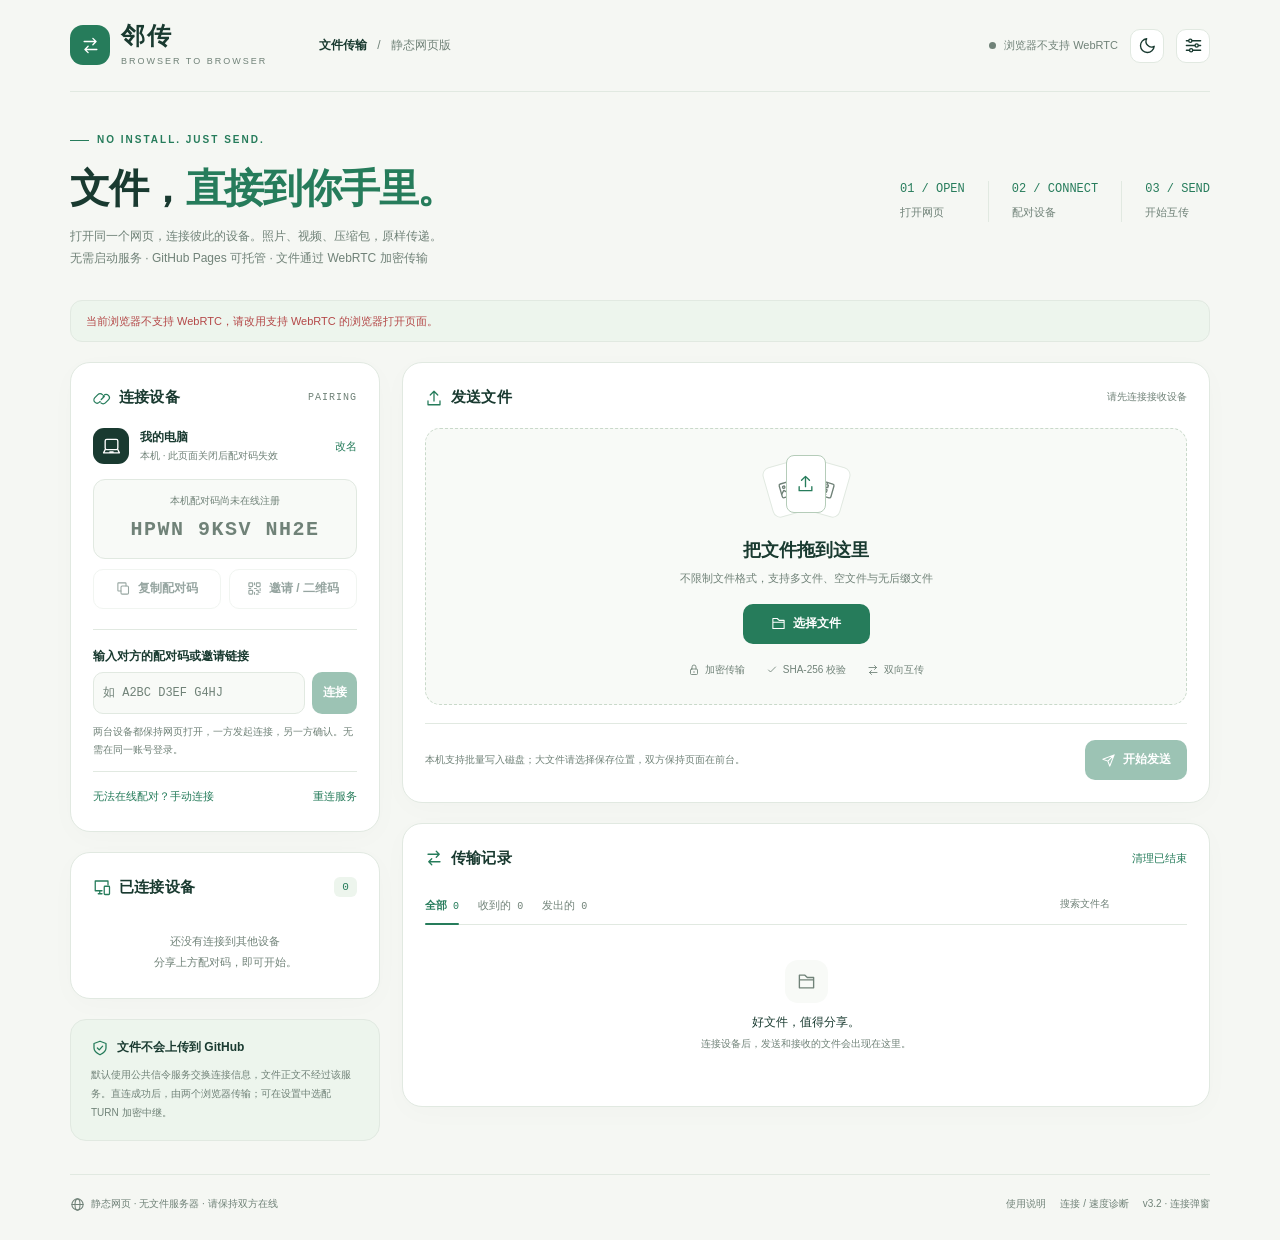
==== commit eca4d596: "fix:优化交互" ====
--- a/docs/index.html
+++ b/docs/index.html
@@ -241,6 +241,25 @@
 @media(max-width:960px){.shell{padding:0 24px}.workspace{grid-template-columns:285px minmax(0,1fr);gap:18px}.card{padding:19px}.hero-steps{gap:14px}.hero-step+.hero-step{padding-left:14px}h1{font-size:34px}.nav-title{display:none}.pair-code{font-size:18px}}
 @media(max-width:720px){.shell{padding:0 18px}.topbar{height:75px}.brand-name{font-size:22px}.brand-mark{height:36px;width:36px}.brand-sub{font-size:8px}.top-actions{gap:8px}.status{font-size:10px;gap:6px}.top-actions>.icon-btn{height:30px;width:30px}.hero{padding:29px 0 23px;display:block}.hero-steps{display:none}h1{font-size:31px;letter-spacing:-.8px;margin:9px 0 8px}.hero p{font-size:11px}.eyebrow{font-size:9px}.workspace{grid-template-columns:1fr;gap:18px}.column{gap:18px}.privacy-card{display:none}.card{padding:19px;border-radius:17px}.pair-self{padding-top:14px}.pair-card .pair-code{font-size:23px;letter-spacing:3px}.share-actions{margin-top:9px}.divider{margin:17px 0 14px}.pair-card .share-actions .btn{min-height:36px}.pair-card .pair-hint{margin-bottom:0}.dropzone{min-height:243px}.device-card{padding-top:17px;padding-bottom:17px}.empty-devices{padding:11px 0 0}.device-list{margin-top:9px}.footer{align-items:flex-start;font-size:9px;margin-top:24px;padding:18px 0 25px;gap:10px}.footer-left{align-items:flex-start}.footer-right{gap:10px;flex:none}.send-footer p{max-width:58%;font-size:9px}.tabbar{gap:7px}.tabs{gap:14px}.search{max-width:101px}.drop-hints{gap:15px;font-size:9px}.transfer-head{align-items:flex-start}.state-label{max-width:100px;font-size:9px}.transfer-actions .btn{font-size:10px}.transfer-list{max-height:none}dialog{padding:20px}.modal-heading h2{font-size:17px}.brand-sub{letter-spacing:1.5px}}
 @media(prefers-reduced-motion:reduce){html{scroll-behavior:auto}*,*:before,*:after{transition:none!important}}
+
+/* Connection consent has its own modal; never stack it on the QR dialog. */
+.connection-request-dialog{width:min(460px,calc(100vw - 28px))}
+.connection-request-dialog .modal-heading{margin-bottom:14px}
+.connection-request-dialog .modal-heading h2{font-size:19px}
+.request-badge{display:inline-flex;align-items:center;gap:6px;color:var(--accent);background:var(--soft);border-radius:7px;padding:4px 8px;font-size:10px;font-weight:650;margin-bottom:13px}
+.request-device{display:flex;align-items:center;gap:14px;background:var(--alt);border:1px solid var(--line);border-radius:14px;padding:17px;margin:16px 0}
+.request-device .avatar{width:48px;height:48px;border-radius:14px}
+.request-device .avatar .icon{width:25px;height:25px}
+.request-device-name{font-size:18px;font-weight:700;line-height:1.5;overflow-wrap:anywhere;word-break:break-word}
+.request-device-code{font:11px/1.8 ui-monospace,SFMono-Regular,Consolas,monospace;color:var(--muted);margin-top:4px;overflow-wrap:anywhere}
+.request-verification{display:flex;align-items:center;justify-content:space-between;gap:12px;font-size:11px;color:var(--muted);padding:0 2px 14px}
+.request-verification strong{font:600 14px/1.4 ui-monospace,SFMono-Regular,Consolas,monospace;letter-spacing:1px;color:var(--ink)}
+.request-trust-note{display:flex;align-items:flex-start;gap:8px;font-size:11px;color:var(--muted);line-height:1.9}
+.request-trust-note .icon{margin-top:3px;color:var(--accent)}
+.request-modal-actions{display:grid;grid-template-columns:1fr 1.45fr;gap:10px;margin-top:22px}
+.request-modal-actions .btn{width:100%;min-height:44px;font-size:13px}
+.request-queue-note{text-align:center;font-size:11px;color:var(--muted);margin-top:12px}
+.connection-request-dialog #connectionRequestTitle:focus{outline:none}
 </style></head><body>
 <svg xmlns="http://www.w3.org/2000/svg" style="display:none" aria-hidden="true"><defs>
 <symbol id="i-transfer" viewBox="0 0 24 24"><path d="M4 7h15m-4-4 4 4-4 4M20 17H5m4-4-4 4 4 4"/></symbol>
@@ -290,9 +309,19 @@
 <div class="send-footer"><p id="saveCapability">传输时请保持两端页面打开。文件夹请先压缩。</p><button class="btn" id="sendBtn" disabled><svg class="icon sm"><use href="#i-send"/></svg><span id="sendBtnText">开始发送</span></button></div></section>
 <section class="card" id="historyCard"><div class="heading"><div class="heading-title"><svg class="icon"><use href="#i-transfer"/></svg><h2>传输记录</h2></div><button class="text-btn" id="clearHistoryBtn">清理已结束</button></div><div class="tabbar"><div class="tabs" role="tablist" aria-label="传输记录分类"><button class="tab active" id="allTab" role="tab" aria-selected="true" data-tab="all">全部 <span id="allCount">0</span></button><button class="tab" id="inTab" role="tab" aria-selected="false" data-tab="in">收到的 <span id="inCount">0</span></button><button class="tab" id="outTab" role="tab" aria-selected="false" data-tab="out">发出的 <span id="outCount">0</span></button></div><input class="search" id="searchInput" type="search" placeholder="搜索文件名" aria-label="搜索文件名"></div><div class="transfer-list" id="transferList" role="tabpanel"></div></section>
 </div>
-</main><footer class="footer"><div class="footer-left"><svg class="icon sm"><use href="#i-globe"/></svg><span>静态网页 · 无文件服务器 · 请保持双方在线</span></div><div class="footer-right"><button id="helpBtn">使用说明</button><button id="diagnosticsBtn">连接 / 速度诊断</button><span>v3.1 · 批量传输</span></div></footer>
+</main><footer class="footer"><div class="footer-left"><svg class="icon sm"><use href="#i-globe"/></svg><span>静态网页 · 无文件服务器 · 请保持双方在线</span></div><div class="footer-right"><button id="helpBtn">使用说明</button><button id="diagnosticsBtn">连接 / 速度诊断</button><span>v3.2 · 连接弹窗</span></div></footer>
 </div>
-<dialog id="shareDialog"><div class="modal-heading"><h2>让另一台设备加入</h2><button class="icon-btn" data-close="shareDialog" aria-label="关闭"><svg class="icon"><use href="#i-close"/></svg></button></div><p class="modal-copy">用系统相机扫描二维码，或分享下方链接。对方发起连接后，请在本机确认。</p><div class="qr-wrap"><canvas id="qrCanvas" aria-label="本机邀请链接二维码" role="img"></canvas></div><div class="share-code" id="shareCode"></div><label for="shareUrl">邀请链接</label><input id="shareUrl" class="share-url" readonly><div class="modal-actions"><button class="btn secondary" id="nativeShareBtn" hidden>系统分享</button><button class="btn" id="copyLinkBtn"><svg class="icon sm"><use href="#i-copy"/></svg>复制邀请链接</button></div></dialog>
+<dialog id="shareDialog"><div class="modal-heading"><h2>让另一台设备加入</h2><button class="icon-btn" data-close="shareDialog" aria-label="关闭"><svg class="icon"><use href="#i-close"/></svg></button></div><p class="modal-copy">用系统相机扫描二维码，或分享下方链接。收到对方的连接请求后，此二维码会自动关闭，并弹出确认窗口。</p><div class="qr-wrap"><canvas id="qrCanvas" aria-label="本机邀请链接二维码" role="img"></canvas></div><div class="share-code" id="shareCode"></div><label for="shareUrl">邀请链接</label><input id="shareUrl" class="share-url" readonly><div class="modal-actions"><button class="btn secondary" id="nativeShareBtn" hidden>系统分享</button><button class="btn" id="copyLinkBtn"><svg class="icon sm"><use href="#i-copy"/></svg>复制邀请链接</button></div></dialog>
+<dialog id="connectionRequestDialog" class="connection-request-dialog" role="alertdialog" aria-modal="true" aria-labelledby="connectionRequestTitle" aria-describedby="connectionRequestIntro connectionRequestTrust">
+<div class="modal-heading"><h2 id="connectionRequestTitle" tabindex="-1">收到连接请求</h2><button type="button" class="icon-btn" id="connectionRequestClose" aria-label="拒绝并关闭连接请求" title="拒绝连接"><svg class="icon" aria-hidden="true"><use href="#i-close"/></svg></button></div>
+<div class="request-badge"><svg class="icon sm" aria-hidden="true"><use href="#i-link"/></svg>设备配对 · 等待你的确认</div>
+<p class="modal-copy" id="connectionRequestIntro">另一台设备希望与你连接。允许后，双方即可选择文件互传。</p>
+<div class="request-device"><span class="avatar" id="connectionRequestAvatar" aria-hidden="true"></span><div class="grow"><div class="request-device-name" id="connectionRequestName"></div><div class="tiny" id="connectionRequestKind"></div><div class="request-device-code" id="connectionRequestCode"></div></div></div>
+<div class="request-verification" id="connectionRequestVerificationRow" hidden><span>连接校验码 · 可与对方核对</span><strong id="connectionRequestVerification"></strong></div>
+<p class="request-trust-note" id="connectionRequestTrust"><svg class="icon sm" aria-hidden="true"><use href="#i-shield"/></svg><span>设备名称由对方填写，请只允许你认识的设备。允许连接不会自动接收文件，每次接收仍需确认。</span></p>
+<div class="request-modal-actions"><button type="button" class="btn secondary" id="connectionRequestReject">拒绝</button><button type="button" class="btn" id="connectionRequestAllow"><svg class="icon sm" aria-hidden="true"><use href="#i-check"/></svg>允许连接</button></div>
+<p class="request-queue-note" id="connectionRequestQueue" role="status" hidden></p>
+</dialog>
 <dialog id="manualDialog"><div class="modal-heading"><h2>手动连接</h2><button class="icon-btn" data-close="manualDialog" aria-label="关闭"><svg class="icon"><use href="#i-close"/></svg></button></div><p class="modal-copy">不经过在线配对服务。A 生成连接信息交给 B，B 生成回复交还 A。双方必须保持本页打开，且网络允许 WebRTC 通信。</p><label class="check-label"><input type="checkbox" id="manualLocal" checked><span>仅使用局域网候选地址，不访问 STUN / TURN。跨网络时可取消勾选，使用设置中的 ICE 服务。</span></label><section class="manual-section"><h3>① 发起方 A</h3><p>点击生成后，将下方输出完整复制给另一台设备。</p><button class="btn secondary" id="createOfferBtn">生成连接信息</button></section><section class="manual-section"><h3>② 粘贴对方的信息</h3><label for="manualInput" class="tiny">B 粘贴 A 的连接信息；A 粘贴 B 的回复。</label><textarea id="manualInput" spellcheck="false" placeholder="LC3.…"></textarea><button class="btn" id="applyManualBtn">读取信息 / 生成回复</button></section><section class="manual-section"><h3>③ 本机输出</h3><textarea id="manualOutput" readonly spellcheck="false" aria-label="本机连接信息输出" placeholder="生成的连接信息或回复会出现在这里"></textarea><button class="btn secondary small" id="copyManualBtn" disabled>复制本机输出</button><button class="text-btn danger" id="cancelManualBtn" style="margin-left:12px">取消本次手动连接</button></section><p class="manual-state" id="manualState" role="status">提示：连接信息含网络候选地址，请只交给可信的接收方。</p></dialog>
 <dialog id="settingsDialog"><div class="modal-heading"><h2>设置</h2><button class="icon-btn" data-close="settingsDialog" aria-label="关闭"><svg class="icon"><use href="#i-close"/></svg></button></div><form id="settingsForm"><div class="field"><label for="deviceNameInput">设备名称</label><input id="deviceNameInput" maxlength="40" required><p class="tiny">名称由设备自行填写，不是经过认证的身份。</p></div><div class="field"><label for="signalUrlInput">信令 WebSocket 地址</label><input id="signalUrlInput" type="url" spellcheck="false" required><p class="tiny">默认使用公共 PeerServer；无需你部署后端。可填写兼容 PeerServer 协议的地址，HTTPS 页面只接受 wss://。</p></div><div class="field"><label for="signalKeyInput">PeerServer key</label><input id="signalKeyInput" spellcheck="false" maxlength="100"></div><div class="field"><label for="iceInput">ICE 服务（JSON，可选 STUN / TURN）</label><textarea id="iceInput" class="mono" rows="5" spellcheck="false"></textarea><p class="tiny">默认只有 STUN，不保证穿透所有网络。填写 [] 可停用。TURN 凭据仅保存在当前浏览器，不要将私人凭据写入公开仓库。</p></div><label class="check-label"><input id="manualOnlyInput" type="checkbox"><span>停用在线配对，仅使用手动连接</span></label><p class="tiny" style="margin-top:12px">设置保存在此浏览器。网络设置仅影响新建连接；已有文件传输不因重连信令而主动中断。</p><div class="modal-actions"><button class="btn secondary" id="resetSettingsBtn" type="button">恢复默认网络设置</button><button class="btn" type="submit">保存设置</button></div></form></dialog>
 <dialog id="helpDialog"><div class="modal-heading"><h2>使用说明</h2><button class="icon-btn" data-close="helpDialog" aria-label="关闭"><svg class="icon"><use href="#i-close"/></svg></button></div><div class="help-item"><h3>怎样在 GitHub Pages 使用？</h3><p>将此 index.html 上传到仓库的 Pages 发布目录，在仓库 Settings → Pages 中选择发布分支。打开发布后的 HTTPS 地址即可使用，不要运行旧版 server.js。</p></div><div class="help-item"><h3>怎样互传？</h3><p>两端打开网页，一方输入对方的配对码或打开邀请链接，另一方确认连接。选择已连接设备与文件，点击发送。对方确认接收后开始传输。双方都可以发文件。</p></div><div class="help-item"><h3>大文件怎么保存？</h3><p>支持“选择位置接收”的浏览器可边接收边写入磁盘，不设应用层文件大小上限，仍受磁盘、浏览器及网络条件限制。其他浏览器采用内存接收，本页文件数据总预算 256 MiB，实际内存占用更高且可能更早耗尽，收到后须点击下载。超出预算请分卷压缩，或换用支持直接保存的浏览器。</p></div><div class="help-item"><h3>v3.1 传输优化</h3><p>双方刷新到 v3.1 后，以 1 MiB 读取和合并写入；网络帧保持约 16 KiB，并通过发送缓冲事件和接收确认推进传输。与旧版配对时自动兼容。连接 / 速度诊断显示链路、延迟、读写次数和等待时间。优化不保证固定速度；不要关闭校验或无限扩大缓存。</p></div><div class="help-item"><h3>离线与隐私</h3><p>自动配对需要能访问公共信令服务，它会获知配对 ID、连接协商信息和连接 IP，但文件正文通过加密数据通道传输，不上传到 GitHub。网页加载后可通过手动交换连接信息，在允许设备互访的局域网内尝试不依赖外部服务的直连。手动模式不是绕过防火墙。</p></div><div class="help-item"><h3>为什么连接失败？</h3><p>先确认双方没有关闭网页、配对码填写正确。信令不可达时尝试手动连接。连接协商失败时，检查访客 Wi-Fi / AP 隔离、VPN 和防火墙；跨网络可能需要可用的 TURN 服务。手机请保持浏览器前台且屏幕亮着。</p></div><div class="help-item"><h3>边界与安全</h3><p>不会自动扫描整个局域网。文件夹先压缩，不限制文件后缀但浏览器或安全软件仍可能阻止某些下载。不打开或执行收到的文件；不要接受陌生连接。重要文件可通过另一个可信渠道核对双方显示的连接校验码。刷新、关闭页面或断线后不支持续传；需重新发送。未点击下载的内存文件会在关闭页面后丢失。</p></div></dialog>
@@ -1585,6 +1614,7 @@
 (() => {
 'use strict';
 const VERSION = 3;
+const BUILD = '3.2';
 const PREFIX = 'linchuan3-';
 const ALPHABET = '23456789ABCDEFGHJKLMNPQRSTUVWXYZ';
 const MEMORY_LIMIT = 256 * 1024 * 1024;
@@ -1619,6 +1649,7 @@
 let reconnectAttempt = 0, signalGeneration = 0, requestedInvite = '', shuttingDown = false;
 let selected = '', currentTab = 'all', memoryReserved = 0, manualSession = null, wakeLock = null;
 let renderPending = false, lastViewSignature = '', lastDeviceSignature = '';
+let requestDialogConnectionId = '', requestDialogSyncPending = false, requestSequence = 0;
 const connections = new Map(), orphanCandidates = new Map(), transfers = [], stagedFiles = [], logs = [];
 
 function randomHex(n) { return [...crypto.getRandomValues(new Uint8Array(n))].map(v=>v.toString(16).padStart(2,'0')).join(''); }
@@ -1634,9 +1665,9 @@
 function fileIcon(name) { const e=name.split('.').pop().toLowerCase();const type=/^(png|jpg|jpeg|webp|heic|gif|svg)$/.test(e)?'image':/^(zip|rar|7z|tar|gz|iso)$/.test(e)?'archive':'file';const n=el('span','file-icon');n.append(icon(type));return n; }
 function toast(message,error=false) { const n=el('div','toast'+(error?' error':''),message);$('toastStack').append(n);setTimeout(()=>n.remove(),error?8500:4200);while($('toastStack').children.length>3)$('toastStack').firstChild.remove(); }
 function log(message) { logs.push(new Date().toLocaleTimeString()+'  '+message);if(logs.length>60)logs.shift();if($('diagnosticsDialog').open)renderDiagnostics(); }
-function showDialog(id) { if(!$(id).open)$(id).showModal(); }
+function showDialog(id) { if(id!=='connectionRequestDialog'&&$('connectionRequestDialog').open)return;if(!$(id).open)$(id).showModal(); }
 function setBanner(message='',error=false) { $('connectionBanner').textContent=message;$('connectionBanner').className='banner'+(error?' error':'');$('connectionBanner').hidden=!message; }
-function markDirty() { if(renderPending)return;renderPending=true;requestAnimationFrame(()=>{renderPending=false;renderDevices();renderStaged();renderTransfers();}); }
+function markDirty() { if(renderPending)return;renderPending=true;requestAnimationFrame(()=>{renderPending=false;syncConnectionRequestDialog();renderDevices();renderStaged();renderTransfers();}); }
 async function copy(text) { try { await navigator.clipboard.writeText(text);toast('已复制'); } catch { const t=el('textarea');t.value=text;t.style.cssText='position:fixed;top:0;left:0;opacity:0';const host=[...document.querySelectorAll('dialog[open]')].at(-1)||document.body;host.append(t);t.select();const ok=document.execCommand('copy');t.remove();toast(ok?'已复制':'复制失败，请长按或选中文字手动复制',!ok); } }
 function shareURL() { const url=new URL(location.href);url.hash='to='+myCode;return url.href; }
 function getCode(input) { let s=input.trim();if(/^https?:\/\//i.test(s)) { const u=new URL(s);if(u.origin!==location.origin||u.pathname.replace(/index\.html$/i,'')!==location.pathname.replace(/index\.html$/i,''))throw new Error('请使用同一个网页生成的邀请链接');s=new URLSearchParams(u.hash.slice(1)).get('to')||''; }s=s.replace(/[\s-]/g,'').toUpperCase();if(s.length!==12||[...s].some(ch=>!ALPHABET.includes(ch)))throw new Error('请输入完整的 12 位配对码，或本网页的邀请链接');return s; }
@@ -1693,6 +1724,64 @@
 function flushLocalCandidates(c){for(const candidate of c.pendingLocal.splice(0))try{sendSignal('CANDIDATE',c,{candidate});}catch{}}
 async function connectCode(code){if(!signalReady)throw new Error('请先连接配对服务，或使用手动连接');if(code===myCode)throw new Error('这是本机配对码，请填写另一台设备的配对码');if(liveConnections().some(c=>c.remote===PREFIX+code))throw new Error('已经在连接这台设备，请先查看连接请求或设备列表');if(liveConnections().length>=MAX_CONNECTIONS)throw new Error('最多同时连接 6 台设备，请先断开一个连接');const c=createConnection({id:'lc_'+randomHex(12),remote:PREFIX+code,outgoing:true,mode:'online'});try{attachChannel(c,c.pc.createDataChannel('linchuan-v3',{ordered:true}));const offer=await c.pc.createOffer();await c.pc.setLocalDescription(offer);sendSignal('OFFER',c,{sdp:offer,label:'linchuan-v3',reliable:true,serialization:'raw',metadata:{app:'linchuan',version:VERSION}});c.signalSent=true;flushLocalCandidates(c);log('已发起配对，等待对方确认。');}catch(e){closeConnection(c,e.message);throw e;}markDirty();}
 
+// ---- Incoming consent: one foreground dialog, FIFO by first valid hello. ----
+function needsConnectionConsent(c){
+  return !!c&&!c.closed&&!c.ready&&c.hello&&!c.localApproved&&c.dc?.readyState==='open';
+}
+function scheduleConnectionRequestDialog(){
+  if(requestDialogSyncPending||shuttingDown)return;
+  requestDialogSyncPending=true;
+  // Do not depend on requestAnimationFrame, which may stop in a hidden tab.
+  queueMicrotask(()=>{requestDialogSyncPending=false;if(!shuttingDown)syncConnectionRequestDialog();});
+}
+function syncConnectionRequestDialog(){
+  if(shuttingDown)return;
+  const dialog=$('connectionRequestDialog');
+  const pending=liveConnections().filter(needsConnectionConsent).sort((a,b)=>(a.requestOrder||0)-(b.requestOrder||0));
+  const c=pending.find(item=>item.id===requestDialogConnectionId)||pending[0];
+  if(!c){
+    requestDialogConnectionId='';
+    if(dialog.open)dialog.close();
+    return;
+  }
+  const changed=c.id!==requestDialogConnectionId;
+  requestDialogConnectionId=c.id;
+  if(changed){
+    // Peer-controlled values are always text, never HTML.
+    $('connectionRequestName').textContent=c.name;
+    $('connectionRequestAvatar').replaceChildren(icon(c.kind));
+    $('connectionRequestKind').textContent=(c.kind==='phone'?'手机 / 平板':'电脑')+' · '+(c.mode==='manual'?'手动配对':'在线配对');
+    const code=c.remote.startsWith(PREFIX)?c.remote.slice(PREFIX.length):'';
+    $('connectionRequestCode').textContent=/^[A-Z2-9]{12}$/.test(code)?'对方配对码 '+formatCode(code):'等待本机确认';
+    for(const id of ['connectionRequestAllow','connectionRequestReject','connectionRequestClose']){
+      $(id).dataset.connection=c.id;
+    }
+  }
+  $('connectionRequestVerificationRow').hidden=!c.verification;
+  $('connectionRequestVerification').textContent=c.verification||'';
+  $('connectionRequestQueue').hidden=pending.length<2;
+  $('connectionRequestQueue').textContent=pending.length>1?'还有 '+(pending.length-1)+' 个连接请求等待处理':'';
+  // Close QR first, and avoid leaving another page modal above this prompt.
+  for(const other of document.querySelectorAll('dialog[open]'))if(other!==dialog)other.close();
+  const wasOpen=dialog.open;
+  if(!wasOpen)dialog.showModal();
+  // Focus the heading, not Allow: a stray Enter must not approve a new device.
+  if(changed||!wasOpen)$('connectionRequestTitle').focus({preventScroll:true});
+}
+function rejectConnection(c){
+  if(!needsConnectionConsent(c)){scheduleConnectionRequestDialog();return;}
+  tryControl(c,{t:'bye'});
+  closeConnection(c,'已拒绝 '+c.name+' 的连接请求');
+}
+function respondToConnectionRequest(event,allow){
+  // A double-click must not also approve the next device in the queue.
+  if(event.detail>1)return;
+  const id=event.currentTarget.dataset.connection;
+  const c=connections.get(id);
+  if(id!==requestDialogConnectionId||!needsConnectionConsent(c)){scheduleConnectionRequestDialog();return;}
+  if(allow)approveConnection(c);else rejectConnection(c);
+}
+
 // ---- RTCPeerConnection and pairing consent ----
 function liveConnections(){return [...connections.values()].filter(c=>!c.closed);}
 function createConnection({id,remote,outgoing,mode,localOnly=false}){
@@ -1706,15 +1795,22 @@
   markDirty();return c;
 }
 function attachChannel(c,dc){c.dc=dc;dc.binaryType='arraybuffer';dc.bufferedAmountLowThreshold=SEND_LOW;dc.onbufferedamountlow=()=>wakeSenders(c);
-  const opened=()=>{if(c.closed)return;clearTimeout(c.connectTimer);c.handshakeAt=Date.now();sendControl(c,{t:'hello',app:'linchuan',name:myName,kind:deviceKind,instance:instanceId,build:'3.1',fastIO:1});if(c.localApproved)sendControl(c,{t:'approve'});fingerprint(c);markDirty();};
+  const opened=()=>{if(c.closed)return;clearTimeout(c.connectTimer);c.handshakeAt=Date.now();sendControl(c,{t:'hello',app:'linchuan',name:myName,kind:deviceKind,instance:instanceId,build:BUILD,fastIO:1});if(c.localApproved)sendControl(c,{t:'approve'});fingerprint(c);markDirty();};
   dc.onopen=opened;dc.onclose=()=>closeConnection(c,'对方已断开连接');dc.onerror=()=>closeConnection(c,'数据通道发生错误');
   dc.onmessage=e=>{if(c.closed)return;const size=typeof e.data==='string'?e.data.length:e.data.byteLength??e.data.size??0;c.queuedBytes+=size;if(c.queuedBytes>RECEIVE_QUEUE_LIMIT){closeConnection(c,'接收队列超出安全限制');return;}c.chain=c.chain.then(()=>receiveMessage(c,e.data)).catch(err=>{log('数据处理失败：'+cleanName(err.message,160));if(c.incoming)failTransfer(c.incoming,err.message,true);else closeConnection(c,'数据协议错误：'+err.message);}).finally(()=>{c.queuedBytes-=size;});};
   if(dc.readyState==='open')opened();
 }
 function sendControl(c,message){if(c.closed||!c.dc||c.dc.readyState!=='open')throw new Error('设备连接已断开');const data=JSON.stringify({v:VERSION,...message});if(data.length>12000)throw new Error('控制消息过长');c.dc.send(data);}
 function tryControl(c,message){try{sendControl(c,message);return true;}catch{return false;}}
-function approveConnection(c){if(c.closed||!c.hello)return;c.localApproved=true;tryControl(c,{t:'approve'});maybeReady(c);}
-function maybeReady(c){if(c.closed||c.ready||!c.hello||!c.localApproved||!c.remoteApproved)return;c.ready=true;c.route='正在检测链路';if(!selected)selected=c.id;log('设备已通过双方确认，可以传输文件。');toast('已连接到 '+c.name);if(manualSession===c){$('manualState').textContent='连接已建立。双方确认后即可传输文件。';}detectRoute(c);markDirty();}
+function approveConnection(c){
+  if(!needsConnectionConsent(c)){scheduleConnectionRequestDialog();return;}
+  if(!tryControl(c,{t:'approve'})){closeConnection(c,'连接已中断，请让对方重新发起连接');return;}
+  c.localApproved=true;
+  maybeReady(c);
+  scheduleConnectionRequestDialog();
+  markDirty();
+}
+function maybeReady(c){if(c.closed||c.ready||!c.hello||!c.localApproved||!c.remoteApproved)return;c.ready=true;scheduleConnectionRequestDialog();c.route='正在检测链路';if(!selected)selected=c.id;log('设备已通过双方确认，可以传输文件。');toast('已连接到 '+c.name);if(manualSession===c){$('manualState').textContent='连接已建立。双方确认后即可传输文件。';}detectRoute(c);markDirty();}
 async function fingerprint(c){try{const fps=[c.pc.localDescription?.sdp,c.pc.remoteDescription?.sdp].map(s=>(s?.match(/a=fingerprint:sha-256 ([^\r\n]+)/i)||[])[1]);if(fps.some(x=>!x))return;const hash=new Sha256().update(enc.encode(fps.sort().join('|'))).digest();c.verification=(parseInt(hash.slice(0,10),16)%100000000).toString().padStart(8,'0').replace(/(.{4})(.{4})/,'$1 $2');markDirty();}catch{}}
 async function detectRoute(c){
   if(c.closed)return;
@@ -1733,12 +1829,12 @@
   }catch{}
 }
 function retire(c,stream){c.retired.add(stream);if(c.retired.size>256)c.retired.delete(c.retired.values().next().value);}
-function closeConnection(c,reason='连接已断开'){if(c.closed)return;c.closed=true;c.ready=false;wakeSenders(c);clearTimeout(c.connectTimer);try{c.dc?.close();c.pc.close();}catch{}for(const t of transfers)if(t.connection===c&&!TERMINAL.has(t.status))failTransfer(t,reason,false);if(selected===c.id)selected=liveConnections().find(x=>x.ready)?.id||'';if(manualSession===c){manualSession=null;$('manualState').textContent=reason;$('manualOutput').value='';$('copyManualBtn').disabled=true;}log(reason);toast(reason,true);setTimeout(()=>{if(connections.get(c.id)===c)connections.delete(c.id);},1000);markDirty();}
+function closeConnection(c,reason='连接已断开'){if(c.closed)return;c.closed=true;c.ready=false;scheduleConnectionRequestDialog();wakeSenders(c);clearTimeout(c.connectTimer);try{c.dc?.close();c.pc.close();}catch{}for(const t of transfers)if(t.connection===c&&!TERMINAL.has(t.status))failTransfer(t,reason,false);if(selected===c.id)selected=liveConnections().find(x=>x.ready)?.id||'';if(manualSession===c){manualSession=null;$('manualState').textContent=reason;$('manualOutput').value='';$('copyManualBtn').disabled=true;}log(reason);toast(reason,true);setTimeout(()=>{if(connections.get(c.id)===c)connections.delete(c.id);},1000);markDirty();}
 
 // ---- File protocol: offer -> accept -> offset-framed chunks -> hash/end -> done ----
 async function receiveMessage(c,data){if(c.closed)return;c.lastSeen=Date.now();if(data instanceof Blob)data=await data.arrayBuffer();if(typeof data!=='string'){if(!(data instanceof ArrayBuffer))throw new Error('无法识别的数据');return receiveChunk(c,data);}if(data.length>12000)throw new Error('控制信息超出限制');let m;try{m=JSON.parse(data);}catch{throw new Error('不是合法的协议消息');}if(!m||m.v!==VERSION||typeof m.t!=='string')throw new Error('文件传输协议版本不匹配');
-  if(m.t==='hello'){if(m.app!=='linchuan'||typeof m.name!=='string'||typeof m.instance!=='string'||m.instance===instanceId)throw new Error('设备握手信息无效');c.name=cleanName(m.name,40);c.kind=m.kind==='phone'?'phone':'laptop';c.peerBuild=m.build==='3.1'?'3.1':'3.0';c.fastIO=m.fastIO===1;c.hello=true;maybeReady(c);markDirty();return;}
-  if(m.t==='approve'){c.remoteApproved=true;maybeReady(c);return;}
+  if(m.t==='hello'){if(m.app!=='linchuan'||typeof m.name!=='string'||typeof m.instance!=='string'||m.instance===instanceId)throw new Error('设备握手信息无效');if(c.hello)return;c.name=cleanName(m.name,40);c.kind=m.kind==='phone'?'phone':'laptop';c.peerBuild=typeof m.build==='string'&&/^3\.\d{1,3}(?:\.\d{1,3})?$/.test(m.build)?m.build:'3.0';c.fastIO=m.fastIO===1;c.hello=true;c.requestOrder=++requestSequence;maybeReady(c);scheduleConnectionRequestDialog();markDirty();return;}
+  if(m.t==='approve'){c.remoteApproved=true;maybeReady(c);markDirty();return;}
   if(m.t==='bye'){closeConnection(c,'对方已拒绝或断开连接');return;}
   if(m.t==='ping'){tryControl(c,{t:'pong'});return;}if(m.t==='pong')return;
   if(!c.ready)throw new Error('设备未通过双方确认');
@@ -1939,7 +2035,7 @@
 }
 function updateProgressRows(items){for(const t of items){if(!['sending','receiving','paused','verifying'].includes(t.status))continue;const row=$('transferList').querySelector('[data-id="'+t.id+'"]');if(!row)continue;const percent=t.size?Math.min(100,t.offset/t.size*100):t.status==='verifying'?100:0;const desc=row.querySelector('.progress-description');if(desc)desc.textContent=`${percent.toFixed(1)}% · ${bytes(t.offset)} / ${bytes(t.size)}${t.status==='paused'?'':` · ${bytes(t.rate||0)}/s`}`;const track=row.querySelector('.progress-track');if(track)track.setAttribute('aria-valuenow',percent.toFixed(1));const fill=row.querySelector('.progress-fill');if(fill)fill.style.width=percent+'%';}}
 function performanceReport(){
-  const lines=['邻传 v3.1 · 批量传输','页面状态：'+(document.visibilityState==='visible'?'前台':'后台（系统仍可能限速或挂起）'),'网络帧约 16 KiB；新版本间读取/写入批次 1 MiB；最大未确认数据 4 MiB。'];
+  const lines=['邻传 v'+BUILD+' · 批量传输 / 连接弹窗','页面状态：'+(document.visibilityState==='visible'?'前台':'后台（系统仍可能限速或挂起）'),'网络帧约 16 KiB；新版本间读取/写入批次 1 MiB；最大未确认数据 4 MiB。'];
   for(const c of liveConnections().filter(x=>x.ready)){
     lines.push('\n设备：'+c.name+' · 对端 '+(c.peerBuild||'未知版本'),
       '链路：'+c.route+' · '+(c.routeDetail||'尚未获取')+(c.rtt!==undefined?' · RTT '+c.rtt+' ms':''),
@@ -1973,7 +2069,15 @@
 
 // ---- UI wiring ----
 for(const b of document.querySelectorAll('[data-close]'))b.addEventListener('click',()=>$(b.dataset.close).close());
-for(const d of document.querySelectorAll('dialog'))d.addEventListener('click',e=>{if(e.target===d){const r=d.getBoundingClientRect();if(e.clientX<r.left||e.clientX>r.right||e.clientY<r.top||e.clientY>r.bottom)d.close();}});
+for(const d of document.querySelectorAll('dialog:not(#connectionRequestDialog)'))d.addEventListener('click',e=>{if(e.target===d){const r=d.getBoundingClientRect();if(e.clientX<r.left||e.clientX>r.right||e.clientY<r.top||e.clientY>r.bottom)d.close();}});
+$('connectionRequestAllow').addEventListener('click',e=>respondToConnectionRequest(e,true));
+$('connectionRequestReject').addEventListener('click',e=>respondToConnectionRequest(e,false));
+$('connectionRequestClose').addEventListener('click',e=>respondToConnectionRequest(e,false));
+$('connectionRequestDialog').addEventListener('cancel',e=>{
+  e.preventDefault();
+  rejectConnection(connections.get(requestDialogConnectionId));
+});
+$('connectionRequestDialog').addEventListener('close',scheduleConnectionRequestDialog);
 function setTheme(theme){document.documentElement.dataset.theme=theme;store.set('linchuan3-theme',theme);}
 setTheme(store.get('linchuan3-theme')||(matchMedia('(prefers-color-scheme: dark)').matches?'dark':'light'));
 $('themeBtn').addEventListener('click',()=>setTheme(document.documentElement.dataset.theme==='dark'?'light':'dark'));
@@ -1999,7 +2103,7 @@
 window.addEventListener('pagehide',()=>{shuttingDown=true;stopSignal();for(const c of liveConnections())try{c.dc?.close();c.pc.close();}catch{}for(const t of transfers)if(t.url)URL.revokeObjectURL(t.url);});
 window.addEventListener('pageshow',e=>{if(e.persisted)location.reload();});
 window.addEventListener('online',()=>{if(!signalReady&&!settings.manualOnly)startSignal();});
-document.addEventListener('visibilitychange',()=>{if(document.visibilityState==='visible'&&transfers.some(t=>!TERMINAL.has(t.status)))requestWake();});
+document.addEventListener('visibilitychange',()=>{if(document.visibilityState==='visible'){scheduleConnectionRequestDialog();if(transfers.some(t=>!TERMINAL.has(t.status)))requestWake();}});
 setInterval(()=>{const now=Date.now();let dirty=false;for(const t of transfers){if(['sending','receiving','paused','verifying'].includes(t.status)){const prev=t.sampleAt||now;const elapsed=now-prev;if(elapsed>=700){t.rate=t.status==='paused'?0:Math.max(0,(t.offset-(t.sampleOffset||0))*1000/elapsed);t.sampleAt=now;t.sampleOffset=t.offset;}else if(!t.sampleAt){t.sampleAt=now;t.sampleOffset=t.offset;}dirty=true;}if(t.direction==='in'&&t.status==='receiving'&&now-t.lastActivity>STALL_MS)failTransfer(t,'接收超时，请让对方重新发送',true);if(t.direction==='in'&&t.status==='offered'&&now-t.lastActivity>300000)failTransfer(t,'接收请求已过期',true,'rejected');}if(dirty)markDirty();for(const c of liveConnections()){if(c.disconnectAt&&now-c.disconnectAt>20000)closeConnection(c,'网络中断，文件需要重新发送');else if(c.dc?.readyState==='open'&&!c.ready&&now-c.handshakeAt>180000)closeConnection(c,'等待连接确认超时');}for(const [k,v] of orphanCandidates)if(now-v.at>45000)orphanCandidates.delete(k);},250);
 setInterval(()=>{for(const c of liveConnections())if(c.ready){tryControl(c,{t:'ping'});detectRoute(c);}},15000);
 setInterval(()=>{if($('diagnosticsDialog').open){renderDiagnostics();for(const c of liveConnections())if(c.ready)detectRoute(c);}},1500);
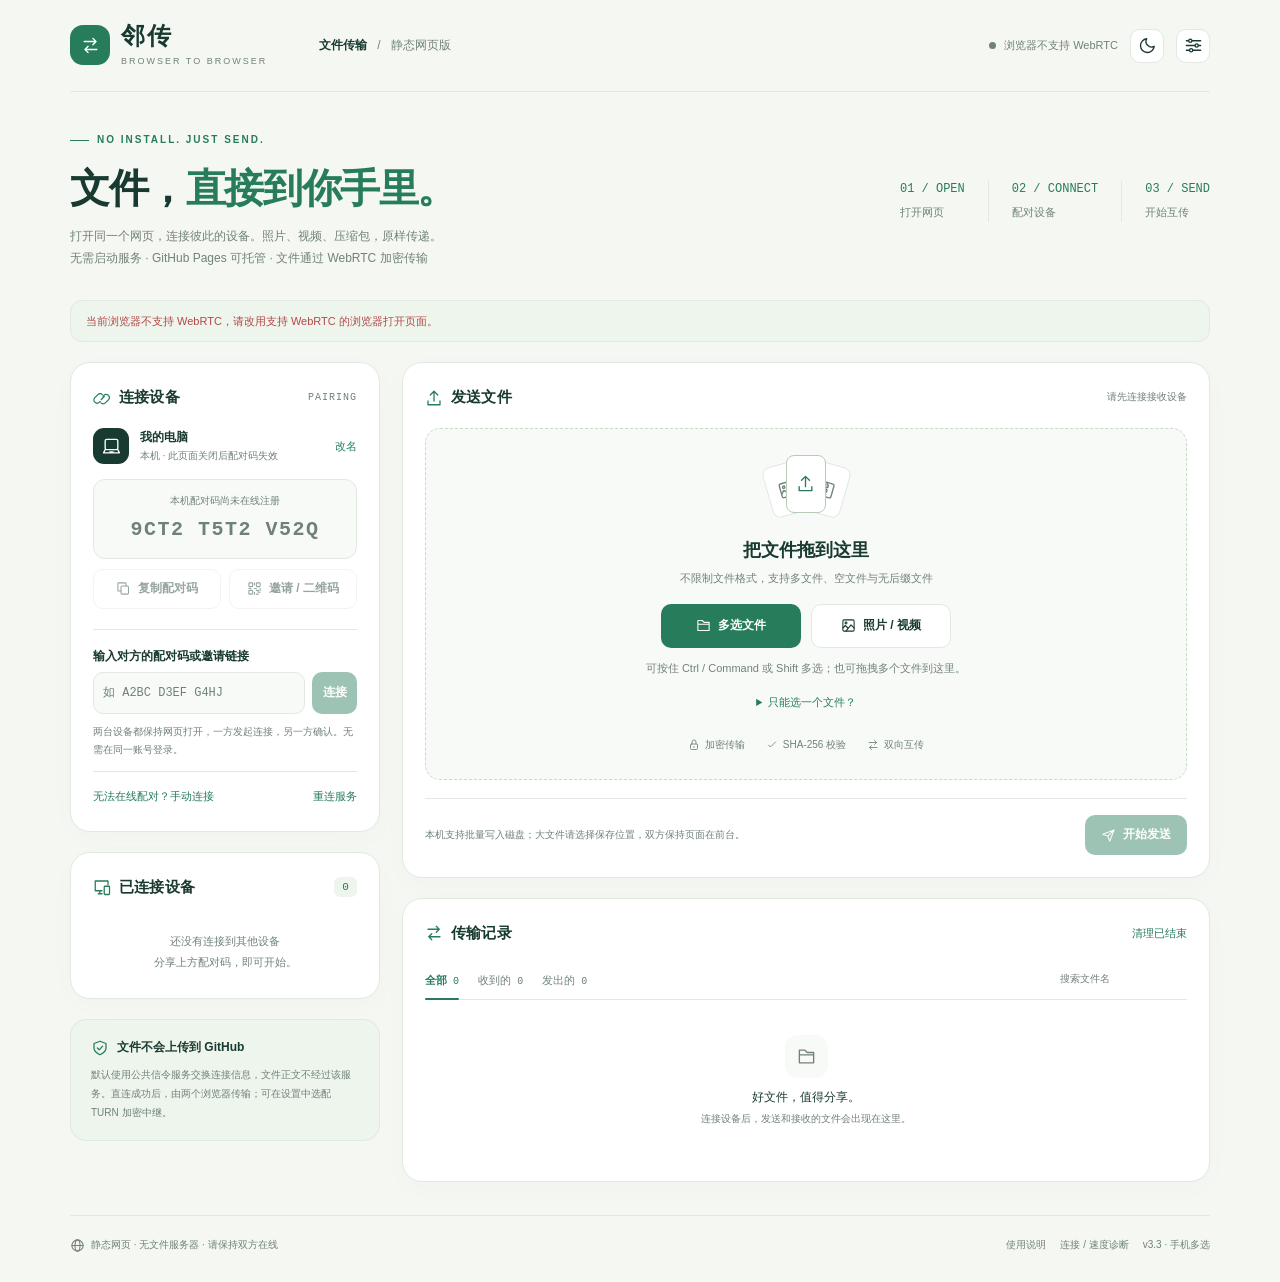
==== commit 822d3753: "fix:支持多选文件" ====
--- a/docs/index.html
+++ b/docs/index.html
@@ -1,4 +1,5 @@
 <!doctype html>
+<!-- Application update v3.3 (2026-10-11): direct native multi-file controls, separate media picker, batch feedback. Third-party code unchanged. -->
 <!--
 THIRD-PARTY NOTICES
 
@@ -260,6 +261,21 @@
 .request-modal-actions .btn{width:100%;min-height:44px;font-size:13px}
 .request-queue-note{text-align:center;font-size:11px;color:var(--muted);margin-top:12px}
 .connection-request-dialog #connectionRequestTitle:focus{outline:none}
+
+/* v3.3: the real file input receives the tap; no hidden-input click proxy. */
+.file-pick-actions{display:flex;justify-content:center;gap:10px;flex-wrap:wrap;width:100%;margin-top:17px}
+.file-pick{position:relative;overflow:hidden;min-height:44px;min-width:140px;margin:0;cursor:pointer;touch-action:manipulation;-webkit-tap-highlight-color:transparent}
+.file-pick:focus-within{outline:3px solid var(--accent);outline-offset:3px}
+.file-pick .file-pick-input{display:block;position:absolute;inset:0;z-index:2;width:100%;height:100%;margin:0;padding:0;border:0;border-radius:inherit;opacity:0;cursor:pointer;font-size:16px;touch-action:manipulation}
+.file-pick-input::file-selector-button{cursor:pointer}
+.dropzone .picker-tip{max-width:420px;margin:11px 0 0;line-height:1.8;font-size:11px;overflow-wrap:anywhere}
+.picker-help{width:100%;max-width:420px;margin-top:8px;font-size:11px;color:var(--muted);text-align:left}
+.picker-help summary{width:fit-content;max-width:100%;margin:auto;padding:6px 3px;color:var(--accent);cursor:pointer;min-height:32px;touch-action:manipulation}
+.picker-help-content{margin-top:7px;padding:12px 14px;border:1px solid var(--line);border-radius:10px;background:var(--card);line-height:1.85}
+.picker-help-content p+p{margin-top:7px}
+.picker-help-content .text-btn{min-height:36px;font-size:11px;margin-top:5px}
+.dropzone .picker-status{margin-top:9px;color:var(--accent);font-size:11px;line-height:1.7;overflow-wrap:anywhere}
+@media(max-width:720px){.file-pick-actions{gap:8px}.file-pick{min-width:0;flex:1 1 124px;padding:10px 9px;font-size:12px}.footer{flex-wrap:wrap}.footer-right{flex-wrap:wrap;row-gap:7px}.dropzone .picker-tip{font-size:11px}}
 </style></head><body>
 <svg xmlns="http://www.w3.org/2000/svg" style="display:none" aria-hidden="true"><defs>
 <symbol id="i-transfer" viewBox="0 0 24 24"><path d="M4 7h15m-4-4 4 4-4 4M20 17H5m4-4-4 4 4 4"/></symbol>
@@ -304,12 +320,18 @@
 </aside>
 <div class="column">
 <section class="card"><div class="heading"><div class="heading-title"><svg class="icon"><use href="#i-upload"/></svg><h2>发送文件</h2></div><span class="recipient" id="recipientLabel">请先连接接收设备</span></div>
-<div class="dropzone" id="dropzone"><div class="file-art" aria-hidden="true"><span class="paper left"><svg class="icon"><use href="#i-image"/></svg></span><span class="paper right"><svg class="icon"><use href="#i-archive"/></svg></span><span class="paper center"><svg class="icon"><use href="#i-upload"/></svg></span></div><h3>把文件拖到这里</h3><p>不限制文件格式，支持多文件、空文件与无后缀文件</p><button class="btn" id="chooseBtn"><svg class="icon sm"><use href="#i-folder"/></svg>选择文件</button><input type="file" id="fileInput" multiple hidden><div class="drop-hints"><span><svg class="icon"><use href="#i-lock"/></svg>加密传输</span><span><svg class="icon"><use href="#i-check"/></svg>SHA-256 校验</span><span><svg class="icon"><use href="#i-transfer"/></svg>双向互传</span></div></div>
-<div class="queue" id="queuePanel" hidden><div class="heading"><span class="tiny" id="queueSummary"></span><button class="text-btn" id="clearQueueBtn">清空待发送</button></div><div class="queue-list" id="queueList"></div></div>
+<div class="dropzone" id="dropzone"><div class="file-art" aria-hidden="true"><span class="paper left"><svg class="icon"><use href="#i-image"/></svg></span><span class="paper right"><svg class="icon"><use href="#i-archive"/></svg></span><span class="paper center"><svg class="icon"><use href="#i-upload"/></svg></span></div><h3 id="dropTitle">把文件拖到这里</h3><p>不限制文件格式，支持多文件、空文件与无后缀文件</p><div class="file-pick-actions" role="group" aria-label="选择多个文件">
+<label class="btn file-pick" id="chooseBtn" for="fileInput"><svg class="icon sm" aria-hidden="true"><use href="#i-folder"/></svg><span>多选文件</span><input type="file" id="fileInput" class="file-pick-input" multiple aria-label="多选文件，不限格式" aria-describedby="mobilePickHint"></label>
+<label class="btn secondary file-pick" id="chooseMediaBtn" for="mediaInput"><svg class="icon sm" aria-hidden="true"><use href="#i-image"/></svg><span>照片 / 视频</span><input type="file" id="mediaInput" class="file-pick-input" accept="image/*,video/*" multiple aria-label="多选照片和视频" aria-describedby="mobilePickHint"></label>
+</div>
+<p class="picker-tip" id="mobilePickHint">可一次选中多个文件，再确认添加；也可继续选择，追加到同一待发送列表。</p>
+<details class="picker-help" id="pickerHelp"><summary>只能选一个文件？</summary><div class="picker-help-content"><p><strong>文件：</strong>在系统列表中尝试长按一个文件，或点“选择 / 多选”，再勾选其他文件，最后点“打开 / 完成”。具体按钮以手机显示为准。</p><p><strong>照片和视频：</strong>用上方“照片 / 视频”入口，在相册里勾选多项后确认。拍照、录制通常一次只生成一个文件。</p><p>系统选择器的多选界面由浏览器和手机决定。若内置浏览器仍只提供单选，请复制地址，在系统浏览器（如 Safari / Chrome）打开，再使用“文件 / 浏览”或相册入口。</p><button type="button" class="text-btn" id="copyPageForPickerBtn">复制本页地址</button></div></details>
+<p class="picker-status" id="pickerStatus" role="status" aria-live="polite" aria-atomic="true" hidden></p><div class="drop-hints"><span><svg class="icon"><use href="#i-lock"/></svg>加密传输</span><span><svg class="icon"><use href="#i-check"/></svg>SHA-256 校验</span><span><svg class="icon"><use href="#i-transfer"/></svg>双向互传</span></div></div>
+<div class="queue" id="queuePanel" hidden><div class="heading"><span class="tiny" id="queueSummary" role="status" aria-live="polite" aria-atomic="true"></span><button class="text-btn" id="clearQueueBtn">清空待发送</button></div><div class="queue-list" id="queueList"></div></div>
 <div class="send-footer"><p id="saveCapability">传输时请保持两端页面打开。文件夹请先压缩。</p><button class="btn" id="sendBtn" disabled><svg class="icon sm"><use href="#i-send"/></svg><span id="sendBtnText">开始发送</span></button></div></section>
 <section class="card" id="historyCard"><div class="heading"><div class="heading-title"><svg class="icon"><use href="#i-transfer"/></svg><h2>传输记录</h2></div><button class="text-btn" id="clearHistoryBtn">清理已结束</button></div><div class="tabbar"><div class="tabs" role="tablist" aria-label="传输记录分类"><button class="tab active" id="allTab" role="tab" aria-selected="true" data-tab="all">全部 <span id="allCount">0</span></button><button class="tab" id="inTab" role="tab" aria-selected="false" data-tab="in">收到的 <span id="inCount">0</span></button><button class="tab" id="outTab" role="tab" aria-selected="false" data-tab="out">发出的 <span id="outCount">0</span></button></div><input class="search" id="searchInput" type="search" placeholder="搜索文件名" aria-label="搜索文件名"></div><div class="transfer-list" id="transferList" role="tabpanel"></div></section>
 </div>
-</main><footer class="footer"><div class="footer-left"><svg class="icon sm"><use href="#i-globe"/></svg><span>静态网页 · 无文件服务器 · 请保持双方在线</span></div><div class="footer-right"><button id="helpBtn">使用说明</button><button id="diagnosticsBtn">连接 / 速度诊断</button><span>v3.2 · 连接弹窗</span></div></footer>
+</main><footer class="footer"><div class="footer-left"><svg class="icon sm"><use href="#i-globe"/></svg><span>静态网页 · 无文件服务器 · 请保持双方在线</span></div><div class="footer-right"><button id="helpBtn">使用说明</button><button id="diagnosticsBtn">连接 / 速度诊断</button><span>v3.3 · 手机多选</span></div></footer>
 </div>
 <dialog id="shareDialog"><div class="modal-heading"><h2>让另一台设备加入</h2><button class="icon-btn" data-close="shareDialog" aria-label="关闭"><svg class="icon"><use href="#i-close"/></svg></button></div><p class="modal-copy">用系统相机扫描二维码，或分享下方链接。收到对方的连接请求后，此二维码会自动关闭，并弹出确认窗口。</p><div class="qr-wrap"><canvas id="qrCanvas" aria-label="本机邀请链接二维码" role="img"></canvas></div><div class="share-code" id="shareCode"></div><label for="shareUrl">邀请链接</label><input id="shareUrl" class="share-url" readonly><div class="modal-actions"><button class="btn secondary" id="nativeShareBtn" hidden>系统分享</button><button class="btn" id="copyLinkBtn"><svg class="icon sm"><use href="#i-copy"/></svg>复制邀请链接</button></div></dialog>
 <dialog id="connectionRequestDialog" class="connection-request-dialog" role="alertdialog" aria-modal="true" aria-labelledby="connectionRequestTitle" aria-describedby="connectionRequestIntro connectionRequestTrust">
@@ -324,7 +346,7 @@
 </dialog>
 <dialog id="manualDialog"><div class="modal-heading"><h2>手动连接</h2><button class="icon-btn" data-close="manualDialog" aria-label="关闭"><svg class="icon"><use href="#i-close"/></svg></button></div><p class="modal-copy">不经过在线配对服务。A 生成连接信息交给 B，B 生成回复交还 A。双方必须保持本页打开，且网络允许 WebRTC 通信。</p><label class="check-label"><input type="checkbox" id="manualLocal" checked><span>仅使用局域网候选地址，不访问 STUN / TURN。跨网络时可取消勾选，使用设置中的 ICE 服务。</span></label><section class="manual-section"><h3>① 发起方 A</h3><p>点击生成后，将下方输出完整复制给另一台设备。</p><button class="btn secondary" id="createOfferBtn">生成连接信息</button></section><section class="manual-section"><h3>② 粘贴对方的信息</h3><label for="manualInput" class="tiny">B 粘贴 A 的连接信息；A 粘贴 B 的回复。</label><textarea id="manualInput" spellcheck="false" placeholder="LC3.…"></textarea><button class="btn" id="applyManualBtn">读取信息 / 生成回复</button></section><section class="manual-section"><h3>③ 本机输出</h3><textarea id="manualOutput" readonly spellcheck="false" aria-label="本机连接信息输出" placeholder="生成的连接信息或回复会出现在这里"></textarea><button class="btn secondary small" id="copyManualBtn" disabled>复制本机输出</button><button class="text-btn danger" id="cancelManualBtn" style="margin-left:12px">取消本次手动连接</button></section><p class="manual-state" id="manualState" role="status">提示：连接信息含网络候选地址，请只交给可信的接收方。</p></dialog>
 <dialog id="settingsDialog"><div class="modal-heading"><h2>设置</h2><button class="icon-btn" data-close="settingsDialog" aria-label="关闭"><svg class="icon"><use href="#i-close"/></svg></button></div><form id="settingsForm"><div class="field"><label for="deviceNameInput">设备名称</label><input id="deviceNameInput" maxlength="40" required><p class="tiny">名称由设备自行填写，不是经过认证的身份。</p></div><div class="field"><label for="signalUrlInput">信令 WebSocket 地址</label><input id="signalUrlInput" type="url" spellcheck="false" required><p class="tiny">默认使用公共 PeerServer；无需你部署后端。可填写兼容 PeerServer 协议的地址，HTTPS 页面只接受 wss://。</p></div><div class="field"><label for="signalKeyInput">PeerServer key</label><input id="signalKeyInput" spellcheck="false" maxlength="100"></div><div class="field"><label for="iceInput">ICE 服务（JSON，可选 STUN / TURN）</label><textarea id="iceInput" class="mono" rows="5" spellcheck="false"></textarea><p class="tiny">默认只有 STUN，不保证穿透所有网络。填写 [] 可停用。TURN 凭据仅保存在当前浏览器，不要将私人凭据写入公开仓库。</p></div><label class="check-label"><input id="manualOnlyInput" type="checkbox"><span>停用在线配对，仅使用手动连接</span></label><p class="tiny" style="margin-top:12px">设置保存在此浏览器。网络设置仅影响新建连接；已有文件传输不因重连信令而主动中断。</p><div class="modal-actions"><button class="btn secondary" id="resetSettingsBtn" type="button">恢复默认网络设置</button><button class="btn" type="submit">保存设置</button></div></form></dialog>
-<dialog id="helpDialog"><div class="modal-heading"><h2>使用说明</h2><button class="icon-btn" data-close="helpDialog" aria-label="关闭"><svg class="icon"><use href="#i-close"/></svg></button></div><div class="help-item"><h3>怎样在 GitHub Pages 使用？</h3><p>将此 index.html 上传到仓库的 Pages 发布目录，在仓库 Settings → Pages 中选择发布分支。打开发布后的 HTTPS 地址即可使用，不要运行旧版 server.js。</p></div><div class="help-item"><h3>怎样互传？</h3><p>两端打开网页，一方输入对方的配对码或打开邀请链接，另一方确认连接。选择已连接设备与文件，点击发送。对方确认接收后开始传输。双方都可以发文件。</p></div><div class="help-item"><h3>大文件怎么保存？</h3><p>支持“选择位置接收”的浏览器可边接收边写入磁盘，不设应用层文件大小上限，仍受磁盘、浏览器及网络条件限制。其他浏览器采用内存接收，本页文件数据总预算 256 MiB，实际内存占用更高且可能更早耗尽，收到后须点击下载。超出预算请分卷压缩，或换用支持直接保存的浏览器。</p></div><div class="help-item"><h3>v3.1 传输优化</h3><p>双方刷新到 v3.1 后，以 1 MiB 读取和合并写入；网络帧保持约 16 KiB，并通过发送缓冲事件和接收确认推进传输。与旧版配对时自动兼容。连接 / 速度诊断显示链路、延迟、读写次数和等待时间。优化不保证固定速度；不要关闭校验或无限扩大缓存。</p></div><div class="help-item"><h3>离线与隐私</h3><p>自动配对需要能访问公共信令服务，它会获知配对 ID、连接协商信息和连接 IP，但文件正文通过加密数据通道传输，不上传到 GitHub。网页加载后可通过手动交换连接信息，在允许设备互访的局域网内尝试不依赖外部服务的直连。手动模式不是绕过防火墙。</p></div><div class="help-item"><h3>为什么连接失败？</h3><p>先确认双方没有关闭网页、配对码填写正确。信令不可达时尝试手动连接。连接协商失败时，检查访客 Wi-Fi / AP 隔离、VPN 和防火墙；跨网络可能需要可用的 TURN 服务。手机请保持浏览器前台且屏幕亮着。</p></div><div class="help-item"><h3>边界与安全</h3><p>不会自动扫描整个局域网。文件夹先压缩，不限制文件后缀但浏览器或安全软件仍可能阻止某些下载。不打开或执行收到的文件；不要接受陌生连接。重要文件可通过另一个可信渠道核对双方显示的连接校验码。刷新、关闭页面或断线后不支持续传；需重新发送。未点击下载的内存文件会在关闭页面后丢失。</p></div></dialog>
+<dialog id="helpDialog"><div class="modal-heading"><h2>使用说明</h2><button class="icon-btn" data-close="helpDialog" aria-label="关闭"><svg class="icon"><use href="#i-close"/></svg></button></div><div class="help-item"><h3>怎样在 GitHub Pages 使用？</h3><p>将此 index.html 上传到仓库的 Pages 发布目录，在仓库 Settings → Pages 中选择发布分支。打开发布后的 HTTPS 地址即可使用，不要运行旧版 server.js。</p></div><div class="help-item"><h3>怎样互传？</h3><p>两端打开网页，一方输入对方的配对码或打开邀请链接，另一方确认连接。选择已连接设备与文件，点击发送。对方确认接收后开始传输。双方都可以发文件。</p></div><div class="help-item"><h3>手机怎样一次选择多个文件？</h3><p>点击“多选文件”选择任意格式，或点击“照片 / 视频”从相册选择多项。文件选择器中可尝试长按文件、点“选择 / 多选”，勾选后再确认。页面会将系统返回的全部文件加入队列，并显示本次数量；继续选择会追加，不覆盖之前的文件。选择器界面由浏览器和系统控制，内置浏览器只提供单选时，请改用系统浏览器。网页不能强制不支持多选的选择器返回多个文件。</p></div><div class="help-item"><h3>大文件怎么保存？</h3><p>支持“选择位置接收”的浏览器可边接收边写入磁盘，不设应用层文件大小上限，仍受磁盘、浏览器及网络条件限制。其他浏览器采用内存接收，本页文件数据总预算 256 MiB，实际内存占用更高且可能更早耗尽，收到后须点击下载。超出预算请分卷压缩，或换用支持直接保存的浏览器。</p></div><div class="help-item"><h3>v3.1 传输优化</h3><p>双方刷新到 v3.1 后，以 1 MiB 读取和合并写入；网络帧保持约 16 KiB，并通过发送缓冲事件和接收确认推进传输。与旧版配对时自动兼容。连接 / 速度诊断显示链路、延迟、读写次数和等待时间。优化不保证固定速度；不要关闭校验或无限扩大缓存。</p></div><div class="help-item"><h3>离线与隐私</h3><p>自动配对需要能访问公共信令服务，它会获知配对 ID、连接协商信息和连接 IP，但文件正文通过加密数据通道传输，不上传到 GitHub。网页加载后可通过手动交换连接信息，在允许设备互访的局域网内尝试不依赖外部服务的直连。手动模式不是绕过防火墙。</p></div><div class="help-item"><h3>为什么连接失败？</h3><p>先确认双方没有关闭网页、配对码填写正确。信令不可达时尝试手动连接。连接协商失败时，检查访客 Wi-Fi / AP 隔离、VPN 和防火墙；跨网络可能需要可用的 TURN 服务。手机请保持浏览器前台且屏幕亮着。</p></div><div class="help-item"><h3>边界与安全</h3><p>不会自动扫描整个局域网。文件夹先压缩，不限制文件后缀但浏览器或安全软件仍可能阻止某些下载。不打开或执行收到的文件；不要接受陌生连接。重要文件可通过另一个可信渠道核对双方显示的连接校验码。刷新、关闭页面或断线后不支持续传；需重新发送。未点击下载的内存文件会在关闭页面后丢失。</p></div></dialog>
 <dialog id="diagnosticsDialog"><div class="modal-heading"><h2>连接与速度诊断</h2><button class="icon-btn" data-close="diagnosticsDialog" aria-label="关闭"><svg class="icon"><use href="#i-close"/></svg></button></div><p class="modal-copy" id="diagnosticInfo"></p><pre class="log" id="performanceInfo" style="max-height:360px;white-space:pre-wrap;overflow-wrap:anywhere"></pre><pre class="log" id="diagnosticLog"></pre><div class="modal-actions"><button class="btn secondary" id="copyDiagnosticsBtn">复制诊断</button><button class="btn secondary" id="diagnosticRetry">重连配对服务</button><button class="btn" id="diagnosticManual">使用手动连接</button></div></dialog>
 <div class="toasts" id="toastStack" role="status" aria-live="polite"></div>
 <noscript><div style="padding:24px;text-align:center">本工具需要启用 JavaScript 才能传输文件。</div></noscript>
@@ -1614,7 +1636,7 @@
 (() => {
 'use strict';
 const VERSION = 3;
-const BUILD = '3.2';
+const BUILD = '3.3';
 const PREFIX = 'linchuan3-';
 const ALPHABET = '23456789ABCDEFGHJKLMNPQRSTUVWXYZ';
 const MEMORY_LIMIT = 256 * 1024 * 1024;
@@ -1921,7 +1943,61 @@
 function failTransfer(t,reason,notify=true,status='error'){if(TERMINAL.has(t.status))return;t.status=status;t.error=cleanName(reason,220);t.completedAt=Date.now();if(notify)tryControl(t.connection,{t:'cancel',id:t.id,reason:t.error});if(t.direction==='in'){retire(t.connection,t.stream);if(t.connection.incoming===t)t.connection.incoming=null;if(t.writer){const writer=t.writer;t.writer=null;writer.abort().catch(()=>{});}t.parts=[];t.diskBuffer=null;t.diskUsed=0;t.hashState=null;if(t.reserved){memoryReserved-=t.reserved;t.reserved=0;}}if(t.direction==='out'){t.hashState=null;if(status==='cancelled')t.file=null;}wakeSenders(t.connection);markDirty();releaseWakeIfIdle();}
 function cancelTransfer(t){failTransfer(t,'已取消传输',true,'cancelled');}
 function pauseTransfer(t){if(t.status==='sending'){t.status='paused';t.pauseAt=Date.now();tryControl(t.connection,{t:'pause',id:t.id,paused:true});}else if(t.status==='paused'&&t.direction==='out'){t.status='sending';t.lastActivity=Date.now();tryControl(t.connection,{t:'pause',id:t.id,paused:false});}wakeSenders(t.connection);markDirty();}
-function stage(files){let added=0;for(const file of files){if(stagedFiles.length>=1000){toast('待发送列表最多 1000 个文件',true);break;}if(!(file instanceof File))continue;if(stagedFiles.some(x=>x.file.name===file.name&&x.file.size===file.size&&x.file.lastModified===file.lastModified))continue;stagedFiles.push({key:randomHex(6),file});added++;}if(added)markDirty();}
+function stage(files){
+  const list=Array.from(files||[]);
+  const result={selected:list.length,added:0,duplicates:0,overLimit:0,invalid:0};
+  // Preserve the previous queue's metadata-based duplicate check, but do not silently drop entries.
+  const keyOf=file=>JSON.stringify([file.name,file.size,file.lastModified]);
+  const known=new Set(stagedFiles.map(item=>keyOf(item.file)));
+  for(const file of list){
+    if(!(file instanceof File)){result.invalid++;continue;}
+    const key=keyOf(file);
+    if(known.has(key)){result.duplicates++;continue;}
+    if(stagedFiles.length>=1000){result.overLimit++;continue;}
+    known.add(key);stagedFiles.push({key:randomHex(6),file});result.added++;
+  }
+  if(result.added)markDirty();
+  if(result.overLimit)toast('待发送列表最多 1000 个文件；本次有 '+result.overLimit+' 个未加入',true);
+  return result;
+}
+function reportPickedFiles(files,source){
+  // Snapshot FileList before resetting the input. No file bytes are read at selection time.
+  const result=stage(files);
+  if(!result.selected)return result;
+  let message='本次选中 '+result.selected+' 个，已加入 '+result.added+' 个';
+  if(result.duplicates)message+='；跳过 '+result.duplicates+' 个同名、同大小且修改时间相同的条目';
+  if(result.overLimit)message+='；'+result.overLimit+' 个超出队列上限';
+  if(result.invalid)message+='；'+result.invalid+' 个不是可读取的文件';
+  const status=$('pickerStatus');status.textContent=message;status.hidden=false;
+  log('文件选择（'+source+'）：系统返回 '+result.selected+' 个，加入 '+result.added+' 个；待发送共 '+stagedFiles.length+' 个。');
+  if(result.added)toast('已添加 '+result.added+' 个文件');
+  return result;
+}
+function handleFileSelection(event){
+  const input=event.currentTarget,files=Array.from(input.files||[]);
+  // Clearing allows the same file to be selected again after removal from the queue.
+  input.value='';
+  if(!files.length)return; // Cancel/empty selections must not replace the existing queue.
+  reportPickedFiles(files,input.id==='mediaInput'?'照片 / 视频':'文件');
+}
+function setupFilePickers(){
+  const ua=navigator.userAgent;
+  const appleMobile=/iPad|iPhone|iPod/i.test(ua)||(navigator.platform==='MacIntel'&&navigator.maxTouchPoints>1);
+  let hint='可按住 Ctrl / Command 或 Shift 多选；也可拖拽多个文件到这里。';
+  if(appleMobile)hint='照片 / 视频：勾选多项后点“添加”。文件：进入“浏览”，按界面提示点选多项后确认。';
+  else if(/Android/i.test(ua))hint='文件列表可尝试长按一个文件启用多选，再勾选其他文件；照片请用“照片 / 视频”入口。';
+  else if(matchMedia('(any-pointer: coarse)').matches)hint='可尝试长按文件或点“选择 / 多选”，勾选多项后确认；照片请用“照片 / 视频”入口。';
+  $('mobilePickHint').textContent=hint;
+  if(appleMobile||/Android/i.test(ua)||matchMedia('(any-pointer: coarse)').matches)$('dropTitle').textContent='一次选择，批量发送';
+  for(const id of ['fileInput','mediaInput']){
+    const input=$(id);input.multiple=true;
+    input.addEventListener('change',handleFileSelection);
+    // Native click/label activation is intentional: no .click(), timer, permission preflight or await.
+    input.addEventListener('cancel',()=>{input.value='';});
+  }
+  $('copyPageForPickerBtn').addEventListener('click',()=>{const url=new URL(location.href);url.hash='';copy(url.href);});
+}
+
 function sendStaged(){const c=connections.get(selected);if(!c?.ready||c.closed){toast('请先连接并选择接收设备',true);return;}if(!stagedFiles.length)return;for(const item of stagedFiles){let stream;do{stream=crypto.getRandomValues(new Uint32Array(1))[0];}while(!stream||transfers.some(t=>t.connection===c&&t.stream===stream));const t={id:randomHex(12),stream,direction:'out',connection:c,name:item.file.name,size:item.file.size,file:item.file,status:'queued',offset:0,acked:0,sent:0,createdAt:Date.now(),lastActivity:Date.now(),rate:0};c.queue.push(t);transfers.push(t);}stagedFiles.length=0;switchTab('all');markDirty();requestWake();pump(c);}
 async function pump(c){if(c.processing||c.closed)return;c.processing=true;try{while(c.queue.length&&!c.closed){const t=c.queue.shift();if(TERMINAL.has(t.status))continue;c.out=t;try{await sendOne(t);}catch(e){if(!TERMINAL.has(t.status))failTransfer(t,e.message,true);}finally{if(c.out===t)c.out=null;}}}finally{c.processing=false;markDirty();releaseWakeIfIdle();}}
 function checkOutgoing(t){if(TERMINAL.has(t.status))throw new Error(t.error||'传输已结束');if(t.connection.closed||t.connection.dc?.readyState!=='open')throw new Error('设备连接已断开');}
@@ -2035,7 +2111,7 @@
 }
 function updateProgressRows(items){for(const t of items){if(!['sending','receiving','paused','verifying'].includes(t.status))continue;const row=$('transferList').querySelector('[data-id="'+t.id+'"]');if(!row)continue;const percent=t.size?Math.min(100,t.offset/t.size*100):t.status==='verifying'?100:0;const desc=row.querySelector('.progress-description');if(desc)desc.textContent=`${percent.toFixed(1)}% · ${bytes(t.offset)} / ${bytes(t.size)}${t.status==='paused'?'':` · ${bytes(t.rate||0)}/s`}`;const track=row.querySelector('.progress-track');if(track)track.setAttribute('aria-valuenow',percent.toFixed(1));const fill=row.querySelector('.progress-fill');if(fill)fill.style.width=percent+'%';}}
 function performanceReport(){
-  const lines=['邻传 v'+BUILD+' · 批量传输 / 连接弹窗','页面状态：'+(document.visibilityState==='visible'?'前台':'后台（系统仍可能限速或挂起）'),'网络帧约 16 KiB；新版本间读取/写入批次 1 MiB；最大未确认数据 4 MiB。'];
+  const lines=['邻传 v'+BUILD+' · 批量传输 / 连接弹窗 / 手机多选','页面状态：'+(document.visibilityState==='visible'?'前台':'后台（系统仍可能限速或挂起）'),'网络帧约 16 KiB；新版本间读取/写入批次 1 MiB；最大未确认数据 4 MiB。'];
   for(const c of liveConnections().filter(x=>x.ready)){
     lines.push('\n设备：'+c.name+' · 对端 '+(c.peerBuild||'未知版本'),
       '链路：'+c.route+' · '+(c.routeDetail||'尚未获取')+(c.rtt!==undefined?' · RTT '+c.rtt+' ms':''),
@@ -2092,9 +2168,9 @@
 $('resetSettingsBtn').addEventListener('click',()=>{$('signalUrlInput').value=DEFAULTS.signalURL;$('signalKeyInput').value=DEFAULTS.signalKey;$('iceInput').value=JSON.stringify(DEFAULTS.iceServers,null,2);$('manualOnlyInput').checked=false;});
 $('settingsForm').addEventListener('submit',e=>{e.preventDefault();try{const next={signalURL:$('signalUrlInput').value.trim(),signalKey:$('signalKeyInput').value.trim()||'peerjs',iceServers:JSON.parse($('iceInput').value),manualOnly:$('manualOnlyInput').checked};validateSettings(next);const signalChanged=next.signalURL!==settings.signalURL||next.signalKey!==settings.signalKey||next.manualOnly!==settings.manualOnly;settings=next;store.set('linchuan3-settings',JSON.stringify(settings));myName=cleanName($('deviceNameInput').value,40);store.set('linchuan3-name',myName);$('myName').textContent=myName;for(const c of liveConnections())if(c.ready)tryControl(c,{t:'name',name:myName});$('settingsDialog').close();if(signalChanged)startSignal();toast('设置已保存');}catch(e){toast('设置未保存：'+e.message,true);}});
 $('manualBtn').addEventListener('click',()=>showDialog('manualDialog'));$('createOfferBtn').addEventListener('click',createManualOffer);$('applyManualBtn').addEventListener('click',applyManual);$('copyManualBtn').addEventListener('click',()=>copy($('manualOutput').value));$('cancelManualBtn').addEventListener('click',()=>{resetManual();$('manualState').textContent='已重置，可以重新发起手动连接。';});
-$('chooseBtn').addEventListener('click',()=>$('fileInput').click());$('fileInput').addEventListener('change',e=>{stage(e.target.files);e.target.value='';});
-let dragDepth=0;const drop=$('dropzone');drop.addEventListener('dragenter',e=>{e.preventDefault();dragDepth++;drop.classList.add('dragging');});drop.addEventListener('dragover',e=>{e.preventDefault();e.dataTransfer.dropEffect='copy';});drop.addEventListener('dragleave',e=>{e.preventDefault();if(--dragDepth<=0){dragDepth=0;drop.classList.remove('dragging');}});drop.addEventListener('drop',e=>{e.preventDefault();dragDepth=0;drop.classList.remove('dragging');if([...e.dataTransfer.items||[]].some(i=>i.webkitGetAsEntry?.()?.isDirectory)){toast('文件夹请先压缩后发送',true);}stage(e.dataTransfer.files);});window.addEventListener('dragover',e=>e.preventDefault());window.addEventListener('drop',e=>e.preventDefault());
-$('clearQueueBtn').addEventListener('click',()=>{stagedFiles.length=0;markDirty();});$('sendBtn').addEventListener('click',sendStaged);
+setupFilePickers();
+let dragDepth=0;const drop=$('dropzone');drop.addEventListener('dragenter',e=>{e.preventDefault();dragDepth++;drop.classList.add('dragging');});drop.addEventListener('dragover',e=>{e.preventDefault();e.dataTransfer.dropEffect='copy';});drop.addEventListener('dragleave',e=>{e.preventDefault();if(--dragDepth<=0){dragDepth=0;drop.classList.remove('dragging');}});drop.addEventListener('drop',e=>{e.preventDefault();dragDepth=0;drop.classList.remove('dragging');if([...e.dataTransfer.items||[]].some(i=>i.webkitGetAsEntry?.()?.isDirectory)){toast('文件夹请先压缩后发送',true);}reportPickedFiles(Array.from(e.dataTransfer.files||[]),'拖拽');});window.addEventListener('dragover',e=>e.preventDefault());window.addEventListener('drop',e=>e.preventDefault());
+$('clearQueueBtn').addEventListener('click',()=>{stagedFiles.length=0;$('pickerStatus').hidden=true;$('pickerStatus').textContent='';markDirty();});$('sendBtn').addEventListener('click',sendStaged);
 for(const b of document.querySelectorAll('[data-tab]'))b.addEventListener('click',()=>switchTab(b.dataset.tab));$('searchInput').addEventListener('input',markDirty);
 $('clearHistoryBtn').addEventListener('click',()=>{const finished=transfers.filter(t=>TERMINAL.has(t.status));if(finished.some(t=>t.direction==='in'&&t.url&&!t.downloadStarted)&&!confirm('部分收到的文件尚未下载。清理会永久释放本页缓存，确定继续吗？'))return;finished.forEach(removeTransfer);});
 $('helpBtn').addEventListener('click',()=>showDialog('helpDialog'));$('diagnosticsBtn').addEventListener('click',()=>{renderDiagnostics();showDialog('diagnosticsDialog');});$('copyDiagnosticsBtn').addEventListener('click',()=>copy(performanceReport()+'\n\n'+logs.join('\n')));$('diagnosticRetry').addEventListener('click',()=>startSignal());$('diagnosticManual').addEventListener('click',()=>{$('diagnosticsDialog').close();showDialog('manualDialog');});
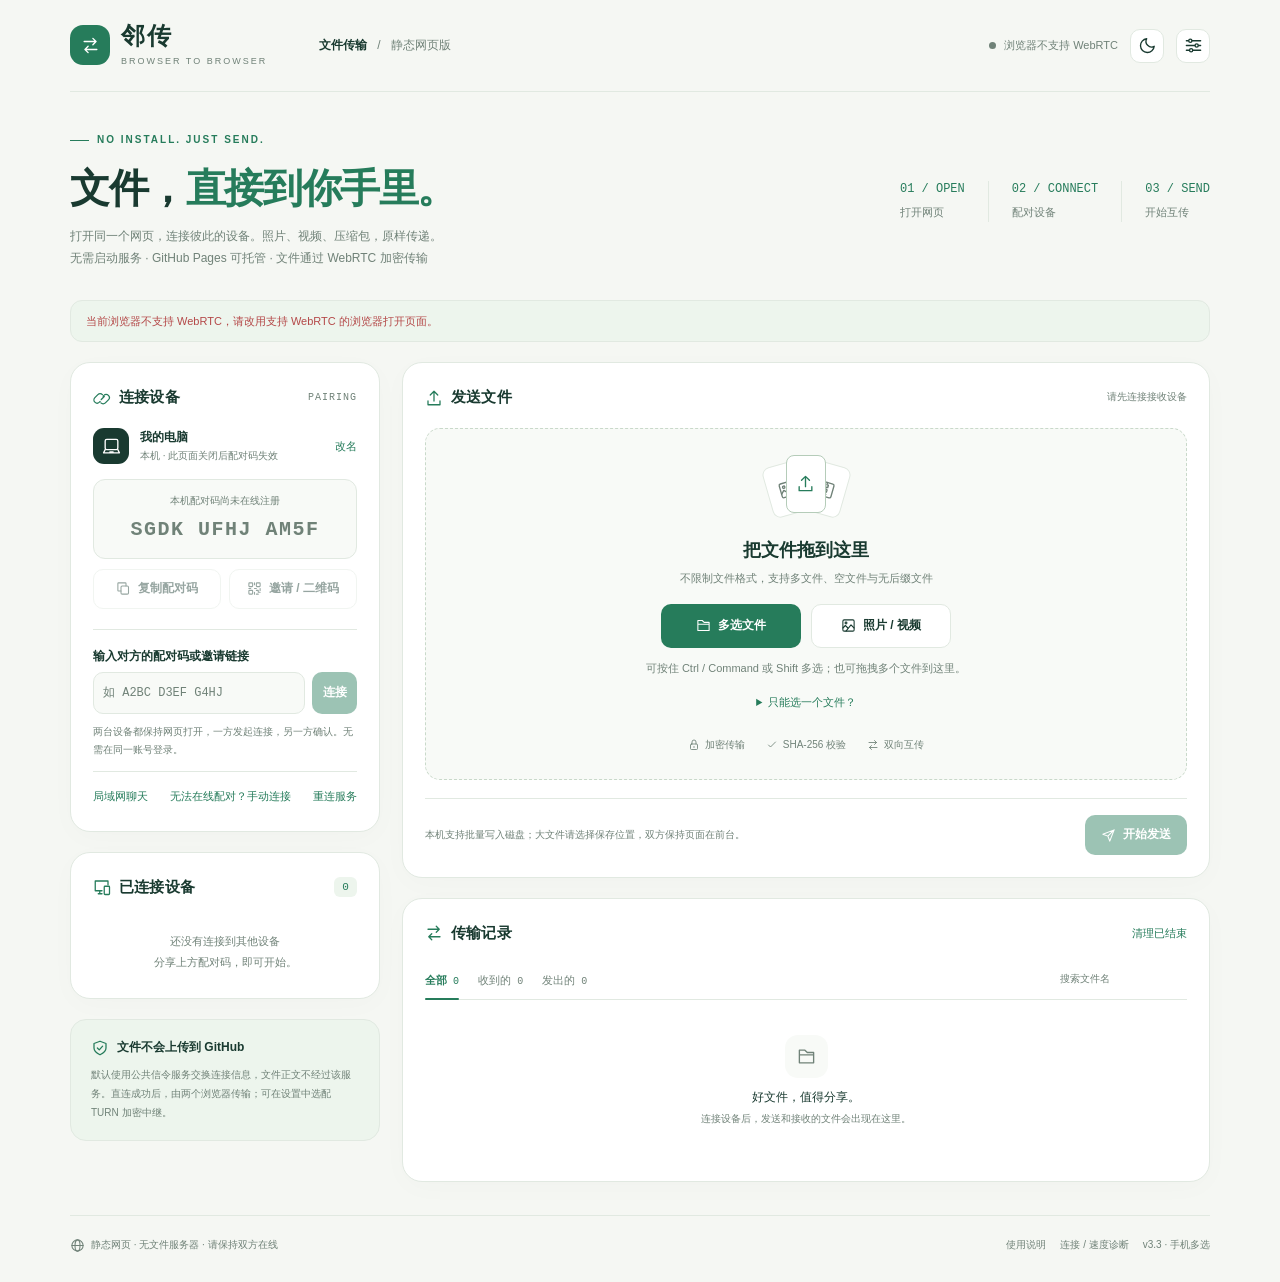
==== commit 4d5716b0: "feat: 新增局域网直连聊天" ====
--- a/docs/index.html
+++ b/docs/index.html
@@ -314,7 +314,7 @@
 <div class="code-box offline" id="codeBox"><div class="tiny" id="codeLabel">正在注册本机配对码</div><div class="pair-code" id="myCode">---- ---- ----</div></div>
 <div class="share-actions"><button class="btn secondary" id="copyCodeBtn" disabled><svg class="icon sm"><use href="#i-copy"/></svg>复制配对码</button><button class="btn secondary" id="shareBtn" disabled><svg class="icon sm"><use href="#i-qr"/></svg>邀请 / 二维码</button></div>
 <div class="divider"></div><form id="connectForm"><label for="remoteCode">输入对方的配对码或邀请链接</label><div class="input-row"><input id="remoteCode" autocomplete="off" autocapitalize="characters" spellcheck="false" placeholder="如 A2BC D3EF G4HJ" maxlength="2048" aria-describedby="pairHint"><button class="btn" id="connectBtn" type="submit" disabled>连接</button></div></form><p class="pair-hint" id="pairHint">两台设备都保持网页打开，一方发起连接，另一方确认。无需在同一账号登录。</p>
-<div id="pairRequests" aria-live="polite"></div><div class="manual-link"><button class="text-btn" id="manualBtn">无法在线配对？手动连接</button><button class="text-btn" id="retrySignalBtn" hidden>重连服务</button></div></section>
+<div id="pairRequests" aria-live="polite"></div><div class="manual-link"><a class="text-btn" href="./chat/">局域网聊天</a><button class="text-btn" id="manualBtn">无法在线配对？手动连接</button><button class="text-btn" id="retrySignalBtn" hidden>重连服务</button></div></section>
 <section class="card device-card"><div class="heading"><div class="heading-title"><svg class="icon"><use href="#i-devices"/></svg><h2>已连接设备</h2></div><span class="count" id="deviceCount">0</span></div><div class="device-list" id="deviceList"></div><div class="empty-devices" id="deviceEmpty">还没有连接到其他设备<br>分享上方配对码，即可开始。</div></section>
 <section class="privacy-card"><div class="heading-title"><svg class="icon"><use href="#i-shield"/></svg>文件不会上传到 GitHub</div><p>默认使用公共信令服务交换连接信息，文件正文不经过该服务。直连成功后，由两个浏览器传输；可在设置中选配 TURN 加密中继。</p></section>
 </aside>
